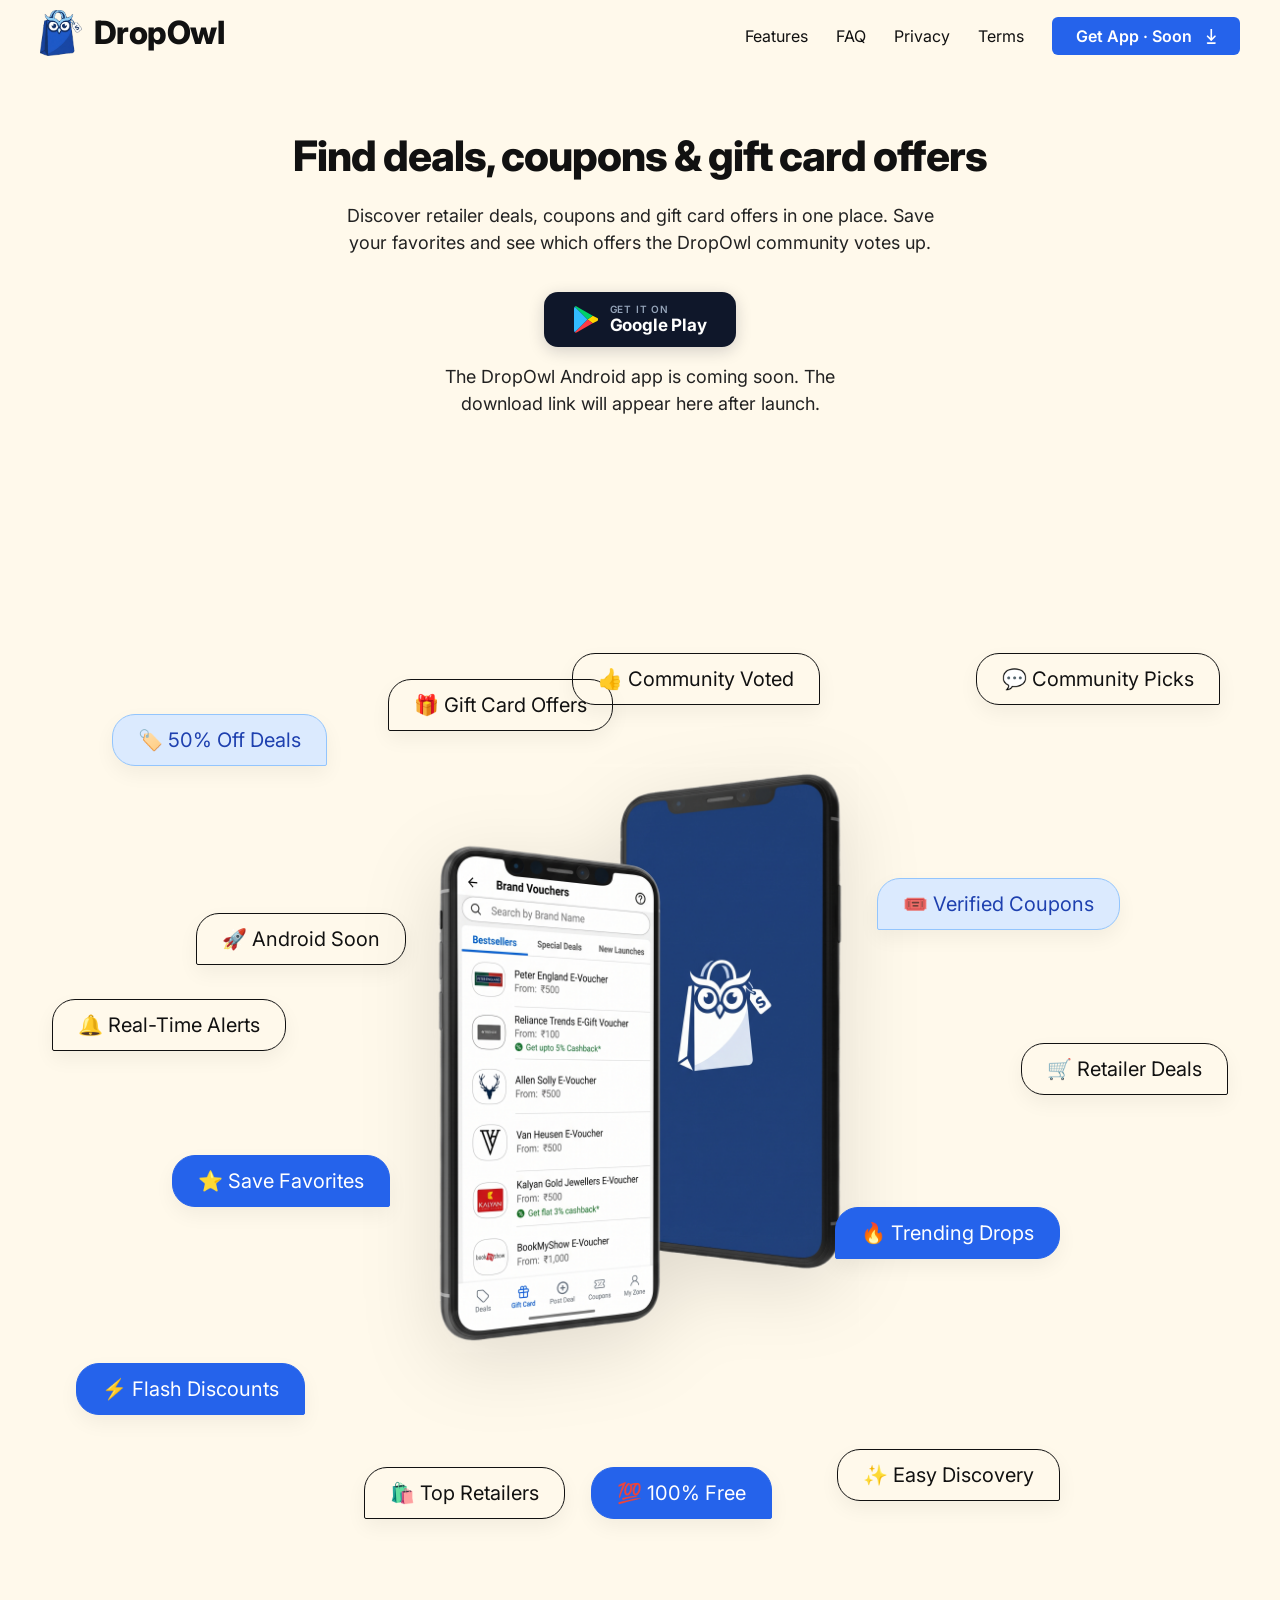
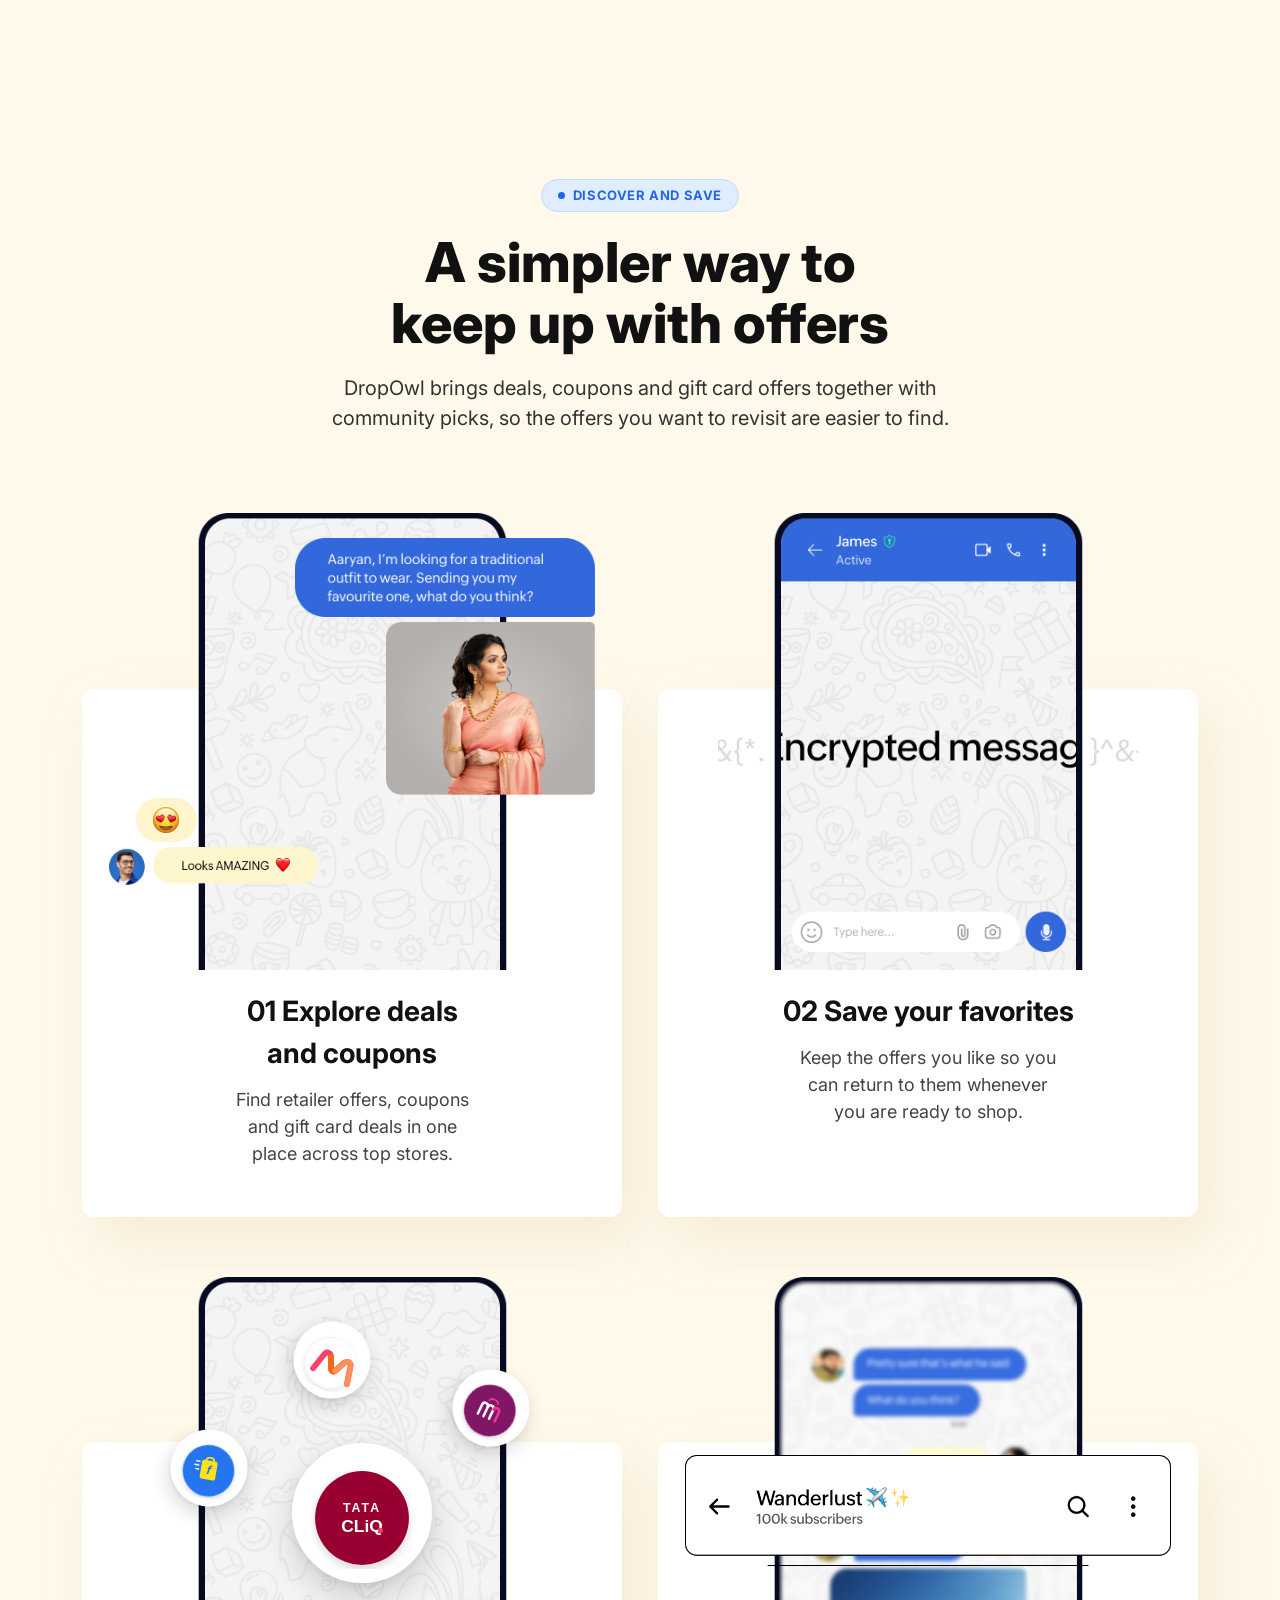
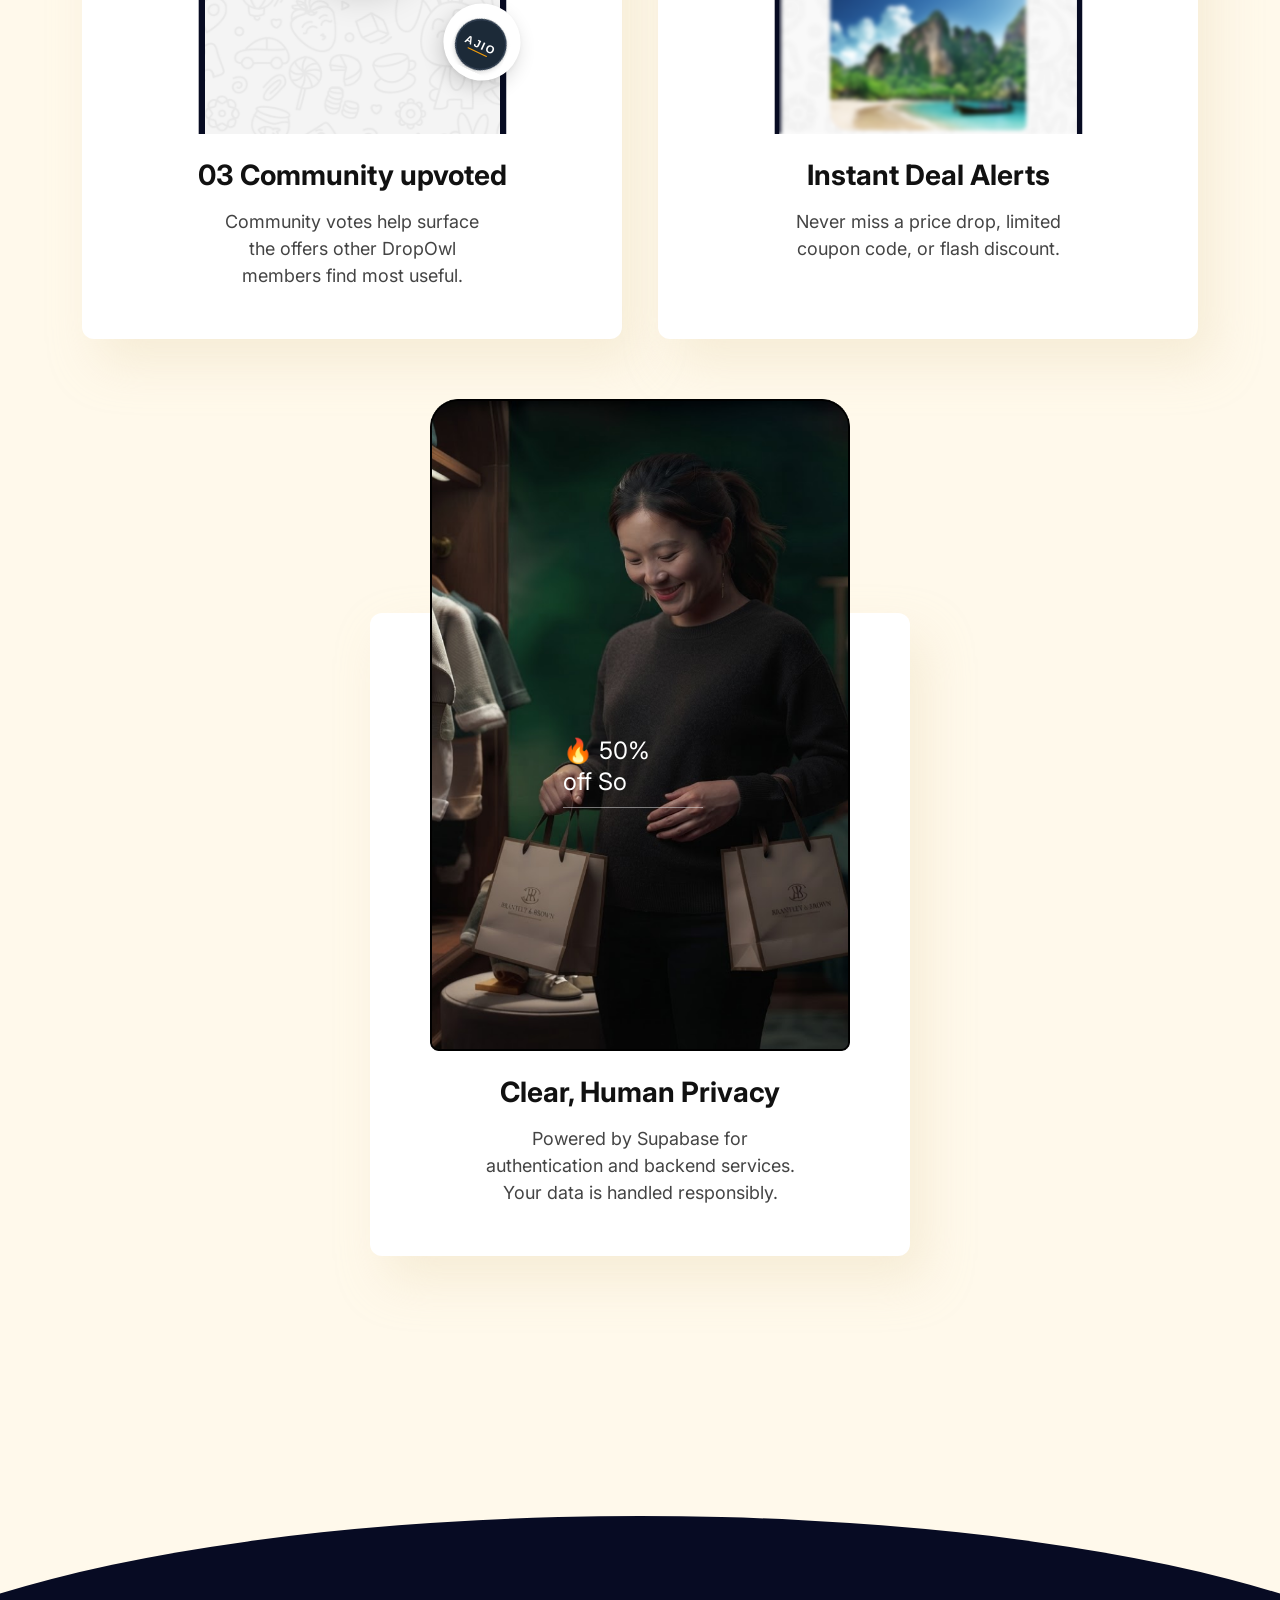
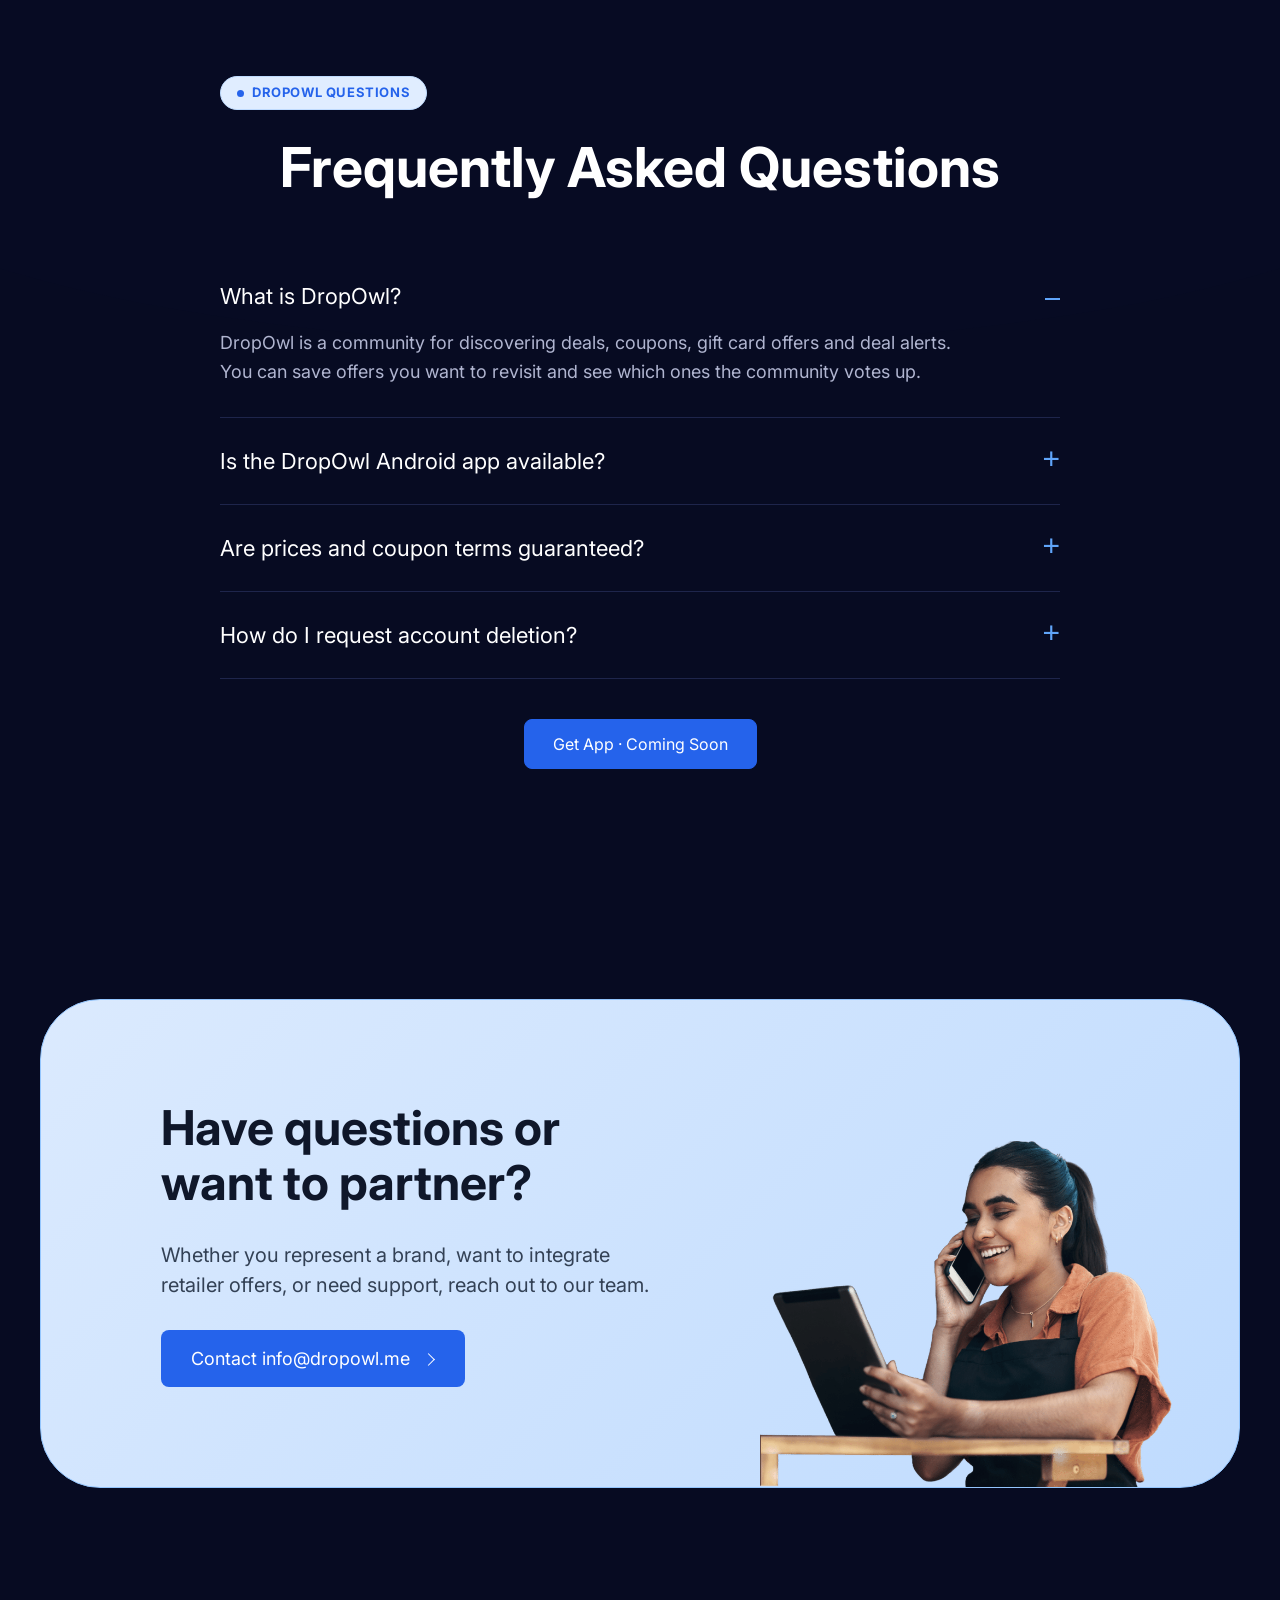
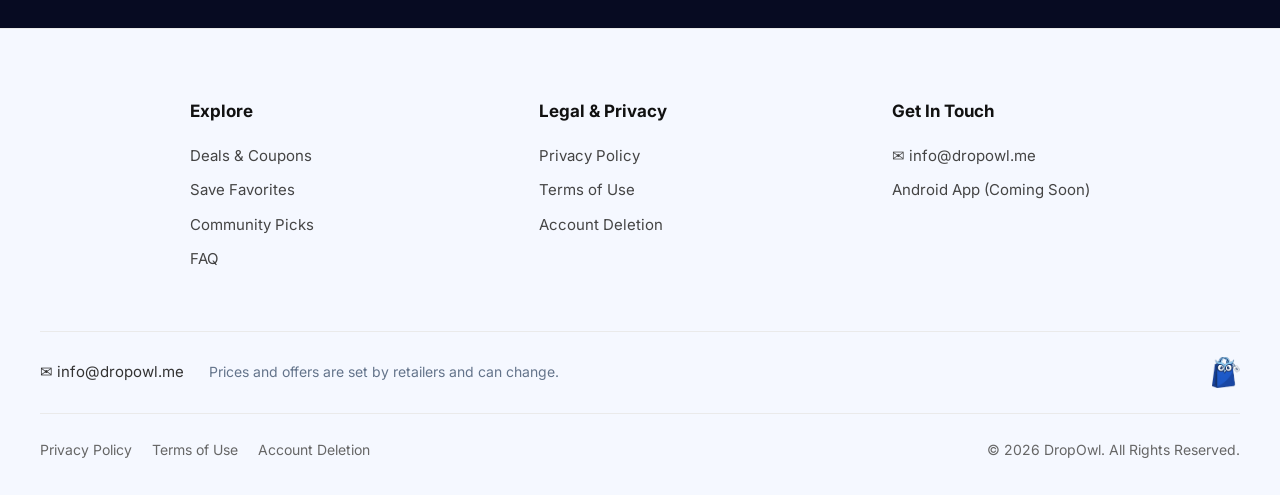
==== index.html @ 7feb26c9 "Restore and space mobile feature chips" ====
<!DOCTYPE html>
<html lang="en">
<head>
    <meta charset="utf-8">
    <meta name="viewport" content="width=device-width, initial-scale=1.0, maximum-scale=5.0">
    <title>Deals, Coupons &amp; Gift Card Offers | DropOwl</title>
    <meta name="description" content="Discover deals, coupons and gift card offers with DropOwl. Save favorites and see which offers the community votes up. Android app coming soon.">
    <link rel="icon" href="assets/brand-logo-icon.png" type="image/png">
    
    <!-- Open Graph Metadata -->
    <meta property="og:type" content="website">
    <meta property="og:site_name" content="DropOwl">
    <meta property="og:title" content="Deals, Coupons &amp; Gift Card Offers | DropOwl">
    <meta property="og:description" content="Discover deals, coupons and gift card offers with DropOwl. Save favorites and see which offers the community votes up. Android app coming soon.">
    <meta property="og:image" content="assets/brand-logo-icon.png">
    <meta property="og:url" content="https://dropowl.me/">
    <meta name="twitter:card" content="summary">

    <!-- Fonts -->
    <link rel="preconnect" href="https://fonts.googleapis.com">
    <link rel="preconnect" href="https://fonts.gstatic.com" crossorigin>
    <link href="https://fonts.googleapis.com/css2?family=Caveat:wght@600;700&family=Inter:wght@400;500;600;700;800;900&display=swap" rel="stylesheet">
    
    <!-- Stylesheet -->
    <link rel="stylesheet" href="css/style.css">
</head>
<body class="zw-page-6946 i18n-en">

    <!-- Top Navigation Header -->
    <header>
        <div class="zw-product-header">
            <div class="content-wrap zw-flex">
                <div class="product-title">
                    <a href="index.html" aria-label="DropOwl Home" class="brand-link">
                        <img class="product-icon brand-logo-icon" alt="DropOwl Logo" src="assets/brand-logo-icon.png">
                        <span class="brand-title-text">DropOwl</span>
                    </a>
                </div>

                <div class="product-nav-links desktop-view">
                    <ul class="arattai-menu menu nav zw-flex">
                        <li class="leaf zmenu-features">
                            <a href="#features">Features</a>
                        </li>
                        <li class="leaf zmenu-faq">
                            <a href="#faq">FAQ</a>
                        </li>
                        <li class="leaf zmenu-privacy">
                            <a href="privacy.html">Privacy</a>
                        </li>
                        <li class="leaf zmenu-terms">
                            <a href="terms.html">Terms</a>
                        </li>
                        <li class="leaf zmenu-download zwc-menu-btn">
                            <a href="#download">Get App · Soon</a>
                        </li>
                    </ul>
                </div>

                <div class="header-mobile-right mobile-view">
                    <a class="zwc-menu-btn zmenu-download-small" href="#download">Get App</a>
                </div>
            </div>
        </div>

        <!-- Mobile Drawer Navigation -->
        <div class="mobile-drawer" id="mobileDrawer">
            <div class="drawer-content">
                <ul class="mobile-nav-links">
                    <li><a href="#features" class="mobile-nav-item">Features</a></li>
                    <li><a href="#faq" class="mobile-nav-item">FAQ</a></li>
                    <li><a href="privacy.html" class="mobile-nav-item">Privacy Policy</a></li>
                    <li><a href="terms.html" class="mobile-nav-item">Terms of Use</a></li>
                    <li><a href="delete-account.html" class="mobile-nav-item">Account Deletion</a></li>
                </ul>
                <div class="mobile-cta-group">
                    <a class="zwc-download-cta zwc-blackfill-cta" href="#download">Get App · Soon</a>
                </div>
            </div>
        </div>
    </header>

    <main class="zwc-template-inner">
        <div class="zwc-pagewrapper">

            <!-- 1. Hero / Banner Section -->
            <section class="zwc-banner-sectionwrap" id="download">
                <div class="content-wrap bottom-animated middle-animated animated">
                    <div class="zwc-banner-iwrap">
                        <div class="zwc-banner-contentwrap">
                            <h1>Find deals, coupons &amp; gift card offers</h1>
                            <p>Discover retailer deals, coupons and gift card offers in one place. Save your favorites and see which offers the DropOwl community votes up.</p>
                            
                            <div class="zwc-hero-cta-center" style="display: flex; justify-content: center; align-items: center; margin: 28px auto 16px;">
                                <a class="play-badge-pill" href="#download" role="button" aria-label="Get it on Google Play">
                                    <svg class="play-symbol" viewBox="0 0 32 36" aria-hidden="true">
                                        <path d="M18 18 25 13l6 3c2 1.33 2 2.67 0 4l-6 3-7-5Z" fill="#FFD400"/>
                                        <path d="m1 35 17-17 7 5L4 35c-1.33.67-2.33.67-3 0Z" fill="#FF3A44"/>
                                        <path d="M1 1c.67-.67 1.67-.67 3 0l21 12-7 5L1 1Z" fill="#00D26A"/>
                                        <path d="M1 1 18 18 1 35c-.67-.67-1-1.67-1-3V4c0-1.33.33-2.33 1-3Z" fill="#32BBFF"/>
                                    </svg>
                                    <span class="play-badge-copy">
                                        <span class="play-badge-sub">GET IT ON</span>
                                        <strong class="play-badge-main">Google Play</strong>
                                    </span>
                                </a>
                            </div>

                            <p class="landing-download-note">The DropOwl Android app is coming soon. The download link will appear here after launch.</p>
                        </div>
                    </div>
                </div>
            </section>

            <!-- 2. Dual Phones & Feature Badges Section -->
            <section class="zwc-lang-sectionwrap sectionactive" id="features" aria-label="Features and Community Picks">
                <div class="content-wrap bottom-animated animated">
                    <div class="zwc-lang-imgwrap">
                        <div class="zwc-langimg-iwrap">
                            <img src="assets/main-image.png" class="zwc-lang-dual-img" alt="DropOwl Mobile App & Live Deals">
                        </div>

                        <!-- 14 Feature Chips in Soft Blue Theme -->
                        <div class="feature-chip-list" aria-label="DropOwl features">
                            <span class="zwc-lang-text zwc-tamil zwc-lang-yellow-bg">🏷️ 50% Off Deals</span>
                            <span class="zwc-lang-text zwc-english zwc-lang-yellow-bg">🎟️ Verified Coupons</span>
                            <span class="zwc-lang-text zwc-punjabi">🎁 Gift Card Offers</span>
                            <span class="zwc-lang-text zwc-hindi">👍 Community Voted</span>
                            <span class="zwc-lang-text zwc-oriya">🔔 Real-Time Alerts</span>
                            <span class="zwc-lang-text zwc-arabic zwc-lang-blue-bg">⭐ Save Favorites</span>
                            <span class="zwc-lang-text zwc-telugu">🛒 Retailer Deals</span>
                            <span class="zwc-lang-text zwc-hindi1 zwc-lang-blue-bg">🔥 Trending Drops</span>
                            <span class="zwc-lang-text zwc-gujarati zwc-lang-blue-bg">⚡ Flash Discounts</span>
                            <span class="zwc-lang-text zwc-malayalam">🛍️ Top Retailers</span>
                            <span class="zwc-lang-text zwc-hindi2">✨ Easy Discovery</span>
                            <span class="zwc-lang-text zwc-turkish">💬 Community Picks</span>
                            <span class="zwc-lang-text zwc-japanese">🚀 Android Soon</span>
                            <span class="zwc-lang-text zwc-russian zwc-lang-blue-bg">💯 100% Free</span>
                        </div>
                    </div>
                </div>
            </section>

            <!-- 3. Features & Community Picks Section -->
            <section class="zwc-grid-sectionwrap middle-animated" id="features-detail">
                <div class="content-wrap">
                    <div class="zwc-grid-content-wrap">
                        <div class="eyebrow"><span class="eyebrow-dot" aria-hidden="true"></span>Discover and save</div>
                        <h2 aria-label="A simpler way to keep up with offers">A simpler way to keep up with offers</h2>
                        <p aria-label="DropOwl brings deals, coupons and gift card offers together with community picks, so the offers you want to revisit are easier to find.">DropOwl brings deals, coupons and gift card offers together with community picks, so the offers you want to revisit are easier to find.</p>
                    </div>
                </div>

                <div class="zwc-grid-iwrap">
                    <div class="content-wrap zwc-flex zwc-grid-row1 zwc-why-main">
                        
                        <!-- Card 1: Explore -->
                        <div class="zwc-communicate-wrap zwc-grid-box">
                            <div class="zwc-features-img" aria-hidden="true">
                                <img src="assets/mobile-bg.png" class="zwc-mobile-bg" width="320" height="348" alt="DropOwl Explore Deals">
                                <div class="zwc-chat-com">
                                    <img src="assets/communicate-bubble1.png" width="300" height="78" class="zwc-com-bubble1 zwc-com-bubble zwc-slideup-chat anim-active" alt="Deal offer">
                                    <img src="assets/chat-image.png" width="209" height="173" class="zwc-com-bubble2 zwc-com-bubble zwc-slideup-chat zwc-delay1 anim-active" alt="Deal savings">
                                    <img src="assets/communicate-bubble2.png" width="121" height="14" class="zwc-com-bubble3 zwc-com-bubble zwc-slideup-chat zwc-delay2 anim-active" alt="Coupon code">
                                    <img src="assets/communincate-bubble3.png" width="61" height="43" class="zwc-com-bubble4 zwc-com-bubble zwc-slideup-chat zwc-delay3 anim-active" alt="Gift card">
                                    <img src="assets/communicate-bubble4.png" width="209" height="37" class="zwc-com-bubble5 zwc-com-bubble zwc-slideup-chat zwc-delay4 anim-active" alt="Instant discount">
                                </div>
                            </div>
                            <div class="zwc-features-content">
                                <h3 aria-label="Explore deals and coupons">01 Explore deals and coupons</h3>
                                <p>Find retailer offers, coupons and gift card deals in one place across top stores.</p>
                            </div>
                        </div>

                        <!-- Card 2: Save favorites -->
                        <div class="zwc-share-wrap zwc-grid-box">
                            <div class="zwc-features-img" aria-hidden="true">
                                <img src="assets/end-to-end.png" width="320" height="348" alt="DropOwl Save Favorites" class="zwc-mobile-bg">
                            </div>
                            <div class="zwc-features-content">
                                <h3 aria-label="Save your favorites">02 Save your favorites</h3>
                                <p>Keep the offers you like so you can return to them whenever you are ready to shop.</p>
                            </div>
                        </div>

                        <!-- Card 3: Community votes (Retailer Partners) -->
                        <div class="zwc-emote-wrap zwc-grid-box">
                            <div class="zwc-features-img" aria-hidden="true">
                                <img src="assets/mobile-bg.png" class="zwc-mobile-bg" width="320" height="348" alt="DropOwl Community Stores">
                                <div class="zwc-emoji-wrap">
                                    <div class="zwc-emojilist zwc-brand-badge zwc-emoji1" title="Flipkart">
                                        <img src="assets/brand-flipkart.svg" alt="Flipkart">
                                    </div>
                                    <div class="zwc-emojilist zwc-brand-badge zwc-emoji2" title="Myntra">
                                        <img src="assets/brand-myntra.svg" alt="Myntra">
                                    </div>
                                    <div class="zwc-emojilist zwc-brand-badge zwc-emoji3" title="Meesho">
                                        <img src="assets/brand-meesho.svg" alt="Meesho">
                                    </div>
                                    <div class="zwc-emojilist zwc-brand-badge zwc-emoji4" title="Ajio">
                                        <img src="assets/brand-ajio.svg" alt="Ajio">
                                    </div>
                                    <div class="zwc-emojilist zwc-brand-badge zwc-emoji5" title="Tata CLiQ">
                                        <img src="assets/brand-tatacliq.svg" alt="Tata CLiQ">
                                    </div>
                                </div>
                            </div>
                            <div class="zwc-features-content">
                                <h3 aria-label="See what the community votes up">03 Community upvoted</h3>
                                <p>Community votes help surface the offers other DropOwl members find most useful.</p>
                            </div>
                        </div>

                        <!-- Card 4: Real-Time Alerts -->
                        <div class="zwc-organise-wrap zwc-grid-box">
                            <div class="zwc-features-img" aria-hidden="true">
                                <img src="assets/organise-bg.png" class="zwc-mobile-bg" width="320" height="348" alt="DropOwl Real-Time Alerts">
                                <img src="assets/organinse-bubble.png" class="zwc-organise-bubble zwc-scalein-chat" alt="Deal Alert">
                            </div>
                            <div class="zwc-features-content">
                                <h3 aria-label="Instant Deal Alerts">Instant Deal Alerts</h3>
                                <p>Never miss a price drop, limited coupon code, or flash discount.</p>
                            </div>
                        </div>

                        <!-- Card 5: Clear, Human Privacy -->
                        <div class="zwc-share-wrap zwc-grid-box" id="security">
                            <div class="zwc-features-img" aria-hidden="true">
                                <img src="assets/share-bg.png" width="320" height="348" alt="DropOwl Clear Human Privacy" class="zwc-mobile-bg">
                                <span id="zwc-share-text"></span>
                            </div>
                            <div class="zwc-features-content">
                                <h3 aria-label="Secure &amp; Private">Clear, Human Privacy</h3>
                                <p>Powered by Supabase for authentication and backend services. Your data is handled responsibly.</p>
                            </div>
                        </div>

                    </div>
                </div>
            </section>

            <!-- 4. Frequently Asked Questions (FAQ) Section -->
            <section class="zwc-faq-wrap" id="faq">
                <div class="content-wrap">
                    <div class="zwc-faq-iwrap">
                        <div class="eyebrow" style="margin: 0 auto 16px;"><span class="eyebrow-dot" aria-hidden="true"></span>DropOwl questions</div>
                        <h2>Frequently Asked Questions</h2>
                        <ul class="zwc-accordian">
                            <li class="zwc-accordian-lists active">
                                <h3>
                                    <button type="button" aria-expanded="true">What is DropOwl?</button>
                                </h3>
                                <p>DropOwl is a community for discovering deals, coupons, gift card offers and deal alerts. You can save offers you want to revisit and see which ones the community votes up.</p>
                            </li>
                            <li class="zwc-accordian-lists">
                                <h3>
                                    <button type="button" aria-expanded="false">Is the DropOwl Android app available?</button>
                                </h3>
                                <p>Not yet. The Android app is coming soon. The Google Play link on this page will be updated after launch.</p>
                            </li>
                            <li class="zwc-accordian-lists">
                                <h3>
                                    <button type="button" aria-expanded="false">Are prices and coupon terms guaranteed?</button>
                                </h3>
                                <p>No. Retailers control prices, stock, coupon terms and gift card availability, and offers can change. Check the retailer's current terms before you buy.</p>
                            </li>
                            <li class="zwc-accordian-lists">
                                <h3>
                                    <button type="button" aria-expanded="false">How do I request account deletion?</button>
                                </h3>
                                <p>You can request deletion of your account and personal data anytime. Simply email info@dropowl.me with your username, or see our <a href="delete-account.html" style="color: #2563eb; text-decoration: underline;">account deletion page</a> for full details.</p>
                            </li>
                        </ul>
                        <div class="learn-btn">
                            <a href="#download">Get App · Coming Soon</a>
                        </div>
                    </div>
                </div>
            </section>

            <!-- 5. Community & Partnerships Section -->
            <section class="zwc-footer-sectionwrap zwc-business-section" id="business">
                <div class="content-wrap">
                    <div class="zwc-footer-iwrap zwc-flex">
                        <div class="zwc-footer-content">
                            <h2 aria-label="Partner with DropOwl">Have questions or want to partner?</h2>
                            <p>Whether you represent a brand, want to integrate retailer offers, or need support, reach out to our team.</p>
                            <a class="zwc-bf-cta zwc-chevron-btn" href="mailto:info@dropowl.me">Contact info@dropowl.me</a>
                        </div>
                        <div class="zwc-business-img">
                            <img src="assets/zwc-arattai-business.png" alt="DropOwl Partner" class="logo-img" width="420" height="346">
                        </div>
                    </div>
                </div>
            </section>

        </div>
    </main>

    <!-- 6. Footer -->
    <footer class="zwf-new-footer">
        <div class="content-wrap">
            <div class="footer-links-grid">
                <div class="footer-col">
                    <h4>Explore</h4>
                    <ul>
                        <li><a href="#features">Deals & Coupons</a></li>
                        <li><a href="#features">Save Favorites</a></li>
                        <li><a href="#features">Community Picks</a></li>
                        <li><a href="#faq">FAQ</a></li>
                    </ul>
                </div>

                <div class="footer-col">
                    <h4>Legal & Privacy</h4>
                    <ul>
                        <li><a href="privacy.html">Privacy Policy</a></li>
                        <li><a href="terms.html">Terms of Use</a></li>
                        <li><a href="delete-account.html">Account Deletion</a></li>
                    </ul>
                </div>

                <div class="footer-col">
                    <h4>Get In Touch</h4>
                    <ul>
                        <li><a href="mailto:info@dropowl.me">✉ info@dropowl.me</a></li>
                        <li><a href="#download">Android App (Coming Soon)</a></li>
                    </ul>
                </div>
            </div>

            <div class="footer-bottom-row">
                <div class="footer-contacts">
                    <a href="mailto:info@dropowl.me">✉ info@dropowl.me</a>
                    <span style="color: #64748b; font-size: 14px;">Prices and offers are set by retailers and can change.</span>
                </div>
                <div class="footer-social-icons">
                    <img src="assets/brand-logo-icon.png" width="28" height="31" alt="DropOwl">
                </div>
            </div>

            <div class="footer-legal">
                <div class="legal-links">
                    <a href="privacy.html">Privacy Policy</a>
                    <a href="terms.html">Terms of Use</a>
                    <a href="delete-account.html">Account Deletion</a>
                </div>
                <p class="copyright">&copy; 2026 DropOwl. All Rights Reserved.</p>
            </div>
        </div>
    </footer>

    <!-- Interactive Script -->
    <script src="js/script.js"></script>
</body>
</html>
---- css/style.css ----
/* ==========================================================================
   ShopOwl / Arattai Clone - Pixel-to-Pixel Style System
   Extracted & Calibrated from https://www.arattai.in/
   ========================================================================== */

:root {
    --lang-br-right: 23px 23px 2px 23px;
    --lang-br-left: 23px 23px 23px 2px;
    --brand-soft-blue: #dbeafe;
    --brand-soft-blue-hover: #bfdbfe;
    --brand-blue: #2563eb;
    --brand-dark-navy: #070b22;
    --bg-page: #fff9eb;
    --border-color: #d9d4c9;
    
    --zf-secondary-extrabold: 'Inter', -apple-system, BlinkMacSystemFont, 'Segoe UI', Roboto, sans-serif;
    --zf-secondary-bold: 'Inter', -apple-system, BlinkMacSystemFont, 'Segoe UI', Roboto, sans-serif;
    --zf-secondary-semibold: 'Inter', -apple-system, BlinkMacSystemFont, 'Segoe UI', Roboto, sans-serif;
    --zf-secondary-medium: 'Inter', -apple-system, BlinkMacSystemFont, 'Segoe UI', Roboto, sans-serif;
    --zf-primary-regular: 'Inter', -apple-system, BlinkMacSystemFont, 'Segoe UI', Roboto, sans-serif;
    --zf-primary-medium: 'Inter', -apple-system, BlinkMacSystemFont, 'Segoe UI', Roboto, sans-serif;
    --zf-splfont-cursive-one-regular: 'Caveat', cursive, sans-serif;
}

* {
    box-sizing: border-box;
    margin: 0;
    padding: 0;
    text-wrap: balance;
}

html {
    scroll-behavior: smooth;
    -webkit-font-smoothing: antialiased;
    -moz-osx-font-smoothing: grayscale;
}

body {
    background-color: var(--bg-page);
    color: #111;
    font-family: var(--zf-primary-regular);
    font-size: 16px;
    line-height: 1.5;
    overflow-x: hidden;
    width: 100%;
}

a {
    color: inherit;
    text-decoration: none;
}

ul {
    list-style: none;
}

img {
    max-width: 100%;
    height: auto;
    display: block;
}

.zw-flex, .zwc-flex {
    display: flex;
}

.zwc-pagewrapper {
    background-color: var(--bg-page);
}

.content-wrap {
    max-width: 1440px;
    margin: 0 auto;
    padding: 0 40px;
    width: 100%;
}

/* ==========================================================================
   Header & Navigation
   ========================================================================== */
header {
    background-color: var(--bg-page);
    position: sticky;
    top: 0;
    z-index: 1000;
}

.zw-product-header {
    background: var(--bg-page);
    transition: all 0.3s ease;
}

.zw-product-header .content-wrap {
    display: flex;
    justify-content: space-between;
    align-items: center;
    min-height: 68px;
    padding: 10px 40px;
    max-width: 1600px;
    margin: 0 auto;
    transition: border-bottom 0.25s ease;
}

.zw-product-header .content-wrap.active {
    border-bottom: 1px solid var(--border-color);
}

.brand-link {
    display: inline-flex;
    align-items: center;
    gap: 12px;
    text-decoration: none;
}

.brand-logo-icon {
    height: 46px;
    width: auto;
    max-width: 52px;
    border-radius: 0;
    object-fit: contain;
    display: block;
    box-shadow: none;
    background: transparent;
}

.brand-title-text {
    font-size: 32px;
    font-family: var(--zf-secondary-extrabold);
    font-weight: 800;
    color: #111;
    letter-spacing: -0.5px;
    line-height: 1;
}

.product-nav-links .arattai-menu {
    display: flex;
    align-items: center;
    gap: 28px;
    list-style: none;
    margin: 0;
    padding: 0;
}

.arattai-menu a {
    font-family: var(--zf-primary-medium);
    font-size: 16px;
    color: #111;
    text-decoration: none;
}

.arattai-menu li.zmenu-download a {
    background-color: #2563eb;
    color: #ffffff;
    padding: 8px 48px 8px 24px;
    border-radius: 6px;
    display: inline-block;
    cursor: pointer;
    position: relative;
    font-weight: 600;
    line-height: 1.4;
    transition: background-color 0.2s ease;
}

.arattai-menu li.zmenu-download a:hover {
    background-color: #1d4ed8;
}

.arattai-menu li.zmenu-download a:after {
    content: "";
    position: absolute;
    width: 13px;
    height: 18px;
    background-image: url('../assets/download-icon.svg');
    background-repeat: no-repeat;
    background-position: center;
    right: 22px;
    top: 50%;
    transform: translateY(-50%) scale(0.9);
}

.arattai-menu li.zmenu-login a {
    background-color: #000000;
    color: #ffffff;
    padding: 8px 44px 8px 26px;
    border-radius: 6px;
    display: inline-block;
    cursor: pointer;
    position: relative;
    font-weight: 600;
    line-height: 1.4;
}

.arattai-menu li.zmenu-login a:after {
    content: "";
    position: absolute;
    border-right: 1.5px solid #fff;
    border-bottom: 1.5px solid #fff;
    width: 7px;
    height: 7px;
    transform: rotate(-45deg);
    right: 24px;
    top: 50%;
    margin-top: -3.5px;
}

/* Desktop & Mobile visibility defaults */
.desktop-view {
    display: block !important;
}

.mobile-view {
    display: none !important;
}

.mobile-drawer {
    display: none !important;
    position: fixed;
    top: 68px;
    left: 0;
    width: 100%;
    height: calc(100vh - 68px);
    background: var(--bg-page);
    z-index: 999;
    padding: 30px;
    overflow-y: auto;
}

.mobile-drawer.open {
    display: block !important;
}

/* ==========================================================================
   1. Hero Banner Section
   ========================================================================== */
section.zwc-banner-sectionwrap {
    padding-top: 60px;
    padding-bottom: 50px;
    background-color: var(--bg-page);
    position: relative;
    text-align: center;
}

.zwc-banner-sectionwrap .content-wrap {
    max-width: 1440px;
    margin: 0 auto;
    padding: 0 40px;
}

.zwc-banner-iwrap {
    display: flex;
    justify-content: center;
    align-items: center;
    text-align: center;
    width: 100%;
}

.zwc-banner-contentwrap {
    max-width: 860px;
    width: 100%;
    text-align: center;
    padding: 0;
    margin: 0 auto;
}

.zwc-banner-sectionwrap h1 {
    font-size: 64px;
    font-family: var(--zf-secondary-extrabold);
    font-weight: 800;
    line-height: 1.15;
    margin-bottom: 22px;
    color: #111;
    letter-spacing: -1px;
    text-align: center;
}

.zwc-banner-sectionwrap p {
    font-size: 22px;
    font-family: var(--zf-secondary-medium);
    line-height: 1.5;
    margin: 0 auto 36px;
    max-width: 640px;
    color: #222;
    text-align: center;
}

.zwc-cta-wrap {
    display: inline-flex;
    gap: 16px;
    list-style: none;
    padding: 0;
    margin: 0 auto;
    align-items: center;
    justify-content: center;
}

.zwc-cta-wrap li {
    display: flex;
}

.zwc-download-cta {
    background-color: #2563eb;
    color: #ffffff;
    font-size: 18px;
    font-family: var(--zf-secondary-semibold);
    width: 195px;
    height: 56px;
    display: inline-flex;
    align-items: center;
    justify-content: center;
    padding: 0 38px 0 20px;
    border-radius: 8px;
    cursor: pointer;
    position: relative;
    text-decoration: none;
    font-weight: 700;
    white-space: nowrap;
    box-sizing: border-box;
    transition: transform 0.2s ease, box-shadow 0.2s ease, background-color 0.2s ease;
}

.zwc-download-cta:hover {
    background-color: #1d4ed8;
    transform: translateY(-2px);
    box-shadow: 0 6px 18px rgba(37, 99, 235, 0.25);
}

.zwc-download-cta:after {
    content: "";
    position: absolute;
    width: 14px;
    height: 18px;
    background-image: url('../assets/download-icon.svg');
    background-repeat: no-repeat;
    background-position: center;
    right: 22px;
    top: 50%;
    transform: translateY(-50%);
}

a.zwc-download-cta.zwc-login-cta {
    background-color: #000;
    color: #fff;
    width: 195px;
    height: 56px;
    padding: 0 38px 0 20px;
    display: inline-flex;
    align-items: center;
    justify-content: center;
    box-sizing: border-box;
}

a.zwc-download-cta.zwc-login-cta:after {
    content: "";
    position: absolute;
    background-image: none;
    border-right: 2px solid #fff;
    border-bottom: 2px solid #fff;
    width: 8px;
    height: 8px;
    transform: rotate(-45deg);
    right: 25px;
    top: 50%;
    margin-top: -4px;
}

.zwc-banner-qr {
    display: flex;
    margin-top: 48px;
    justify-content: center;
    align-items: center;
    position: relative;
    gap: 24px;
}

.zwc-banner-qr img {
    max-width: 104px;
    box-shadow: 0 16px 36px rgba(240, 225, 191, 0.8);
    border: 1px solid #111;
    padding: 2px;
    border-radius: 8px;
    background: #fff;
}

.zwc-banner-sectionwrap .zwc-belfont {
    font-size: 26px;
    max-width: 160px;
    display: block;
    letter-spacing: 0.2px;
    text-align: left;
    line-height: 0.9;
    position: relative;
    top: 5px;
    font-family: var(--zf-splfont-cursive-one-regular);
    color: #111;
}

.zwc-arrow-top {
    position: relative;
    left: 0;
    bottom: 0;
    background: url('../assets/arrow-scan.svg') no-repeat center;
    background-size: contain;
    width: 40px;
    height: 55px;
    transform: scale(-1, 1) rotate(-45deg);
    pointer-events: none;
}

.zwc-banner-image {
    width: 55%;
    max-width: 820px;
    margin-top: 2%;
    border-radius: 40px;
    position: relative;
}

.zwc-banner-image-iwrap {
    position: relative;
    border-radius: 50px;
    z-index: 1;
    background: #fff9dc;
}

.zwc-banner-image-iwrap img {
    border-radius: 40px;
    display: block;
    width: 100%;
}

.zwc-banner-subimg {
    position: absolute;
    max-width: 460px;
    left: -8%;
    bottom: 5%;
    z-index: 2;
    min-width: 460px;
}

.zwc-banner-chat-widget {
    background-size: 585px auto;
    background-repeat: no-repeat;
    display: block;
    margin-left: auto;
    margin-bottom: 15px;
}

.bnr-sprite-part1 .zwc-banner-chat-widget1 {
    width: 173px;
    height: 46px;
    background-image: url('../assets/banner-chat-sprite1.svg');
    background-position: -311px 0;
}

.bnr-sprite-part1 .zwc-banner-chat-widget2 {
    width: 310px;
    height: 261px;
    background-image: url('../assets/banner-chat-sprite1.svg');
    background-position: 0 0;
    margin-bottom: 8px;
}

.bnr-sprite-part1 .zwc-banner-chat-widget3 {
    width: 145px;
    height: 14px;
    background-image: url('../assets/banner-chat-sprite1.svg');
    background-position: -125px -223px;
    margin-right: 30px;
    display: none;
}

.bnr-sprite-part1 .zwc-banner-chat-widget4 {
    width: 278px;
    height: 70px;
    background-image: url('../assets/banner-chat-sprite1.svg');
    background-position: -309px -48px;
}

.bnr-sprite-part1 .zwc-banner-chat-widget5 {
    width: 280px;
    height: 95px;
    background-image: url('../assets/banner-chat-sprite1.svg');
    background-position: -310px -120px;
    margin-right: 40px;
}

.zwc-path-connector {
    position: absolute;
    bottom: -880px;
    right: 9%;
    z-index: 1;
    pointer-events: none;
}

.connnector-1 {
    clip-path: polygon(0 0, 0 0, 0 100%, 0 100%);
}

.zwc-path-connector.active .connnector-1 {
    clip-path: polygon(0 0, 100% 0, 100% 100%, 0 100%);
    transition: 0.3s all;
}

.connnector-2 {
    stroke-dasharray: 700;
    stroke-dashoffset: 700;
}

.zwc-path-connector.active .connnector-2 {
    animation: 1.2s drawpath 0.3s forwards;
}

@keyframes drawpath {
    from { stroke-dashoffset: 700; }
    to { stroke-dashoffset: 0; }
}

/* ==========================================================================
   2. Multilingual Greetings & Dual Phones Section
   ========================================================================== */
.zwc-lang-sectionwrap {
    padding: 80px 0;
    position: relative;
    z-index: 1;
    background-color: transparent;
}

.zwc-lang-imgwrap {
    text-align: center;
    padding: 40px 0 60px;
    margin: 20px 0 60px;
    position: relative;
    z-index: 1;
}

.zwc-langimg-iwrap {
    display: inline-flex;
    justify-content: center;
    position: relative;
    z-index: 2;
}

.zwc-lang-dual-img {
    max-width: 440px;
    height: auto;
    display: block;
    margin: 0 auto;
    filter: drop-shadow(0 20px 40px rgba(0, 0, 0, 0.12));
    transition: transform 0.8s cubic-bezier(0.25, 1, 0.5, 1);
    transform: translateY(20px);
}

.sectionactive .zwc-lang-dual-img {
    transform: translateY(0);
}

@media only screen and (min-width: 768px) and (max-width: 1199px) {
    .zwc-lang-dual-img {
        max-width: 380px !important;
    }
}

.zwc-langimg-iwrap .img1 {
    max-width: 230px;
    transform: translate(50px, 0);
    z-index: 1;
    position: relative;
    transition: transform 0.8s cubic-bezier(0.25, 1, 0.5, 1);
    filter: drop-shadow(0 15px 35px rgba(0, 0, 0, 0.1));
}

.sectionactive .zwc-langimg-iwrap .img1 {
    transform: translate(50px, 70px);
}

.zwc-langimg-iwrap .img2 {
    max-width: 230px;
    transform: translate(0, 70px);
    transition: transform 0.8s cubic-bezier(0.25, 1, 0.5, 1);
    filter: drop-shadow(0 15px 35px rgba(0, 0, 0, 0.08));
}

.sectionactive .zwc-langimg-iwrap .img2 {
    transform: translate(0, 0);
}

.zwc-lang-text {
    position: absolute;
    padding: 10px 25px;
    border: 1px solid #111;
    font-size: 20px;
    font-family: var(--zf-secondary-medium);
    opacity: 0;
    background-color: transparent;
    color: #111;
    box-shadow: 0 8px 20px rgba(0, 0, 0, 0.05);
    transition: 0.6s all 0.4s cubic-bezier(0.65, 0.05, 0.36, 1);
    z-index: 3;
}

.sectionactive .zwc-lang-text {
    opacity: 1;
}

.zwc-lang-yellow-bg {
    border-color: #93c5fd;
    background-color: #dbeafe;
    color: #1e40af;
}

.zwc-lang-blue-bg {
    border-color: #2563eb;
    background-color: #2563eb;
    color: #fff;
}

.zwc-tamil { left: 20%; top: 20%; border-radius: var(--lang-br-right); }
.sectionactive .zwc-tamil { left: 6%; top: 7%; }

.zwc-english { right: 20%; top: 26%; border-radius: var(--lang-br-left); }
.sectionactive .zwc-english { right: 10%; top: 26%; }

.zwc-punjabi { top: 8%; left: 37%; border-radius: var(--lang-br-left); }
.sectionactive .zwc-punjabi { top: 3%; left: 29%; }

.zwc-hindi { right: 35%; top: 10%; border-radius: var(--lang-br-right); }
.sectionactive .zwc-hindi { right: 35%; top: 0; }

.zwc-oriya { left: 20%; top: 40%; border-radius: var(--lang-br-left); }
.sectionactive .zwc-oriya { left: 1%; top: 40%; }

.zwc-arabic { left: 19%; top: 58%; border-radius: var(--lang-br-right); }
.sectionactive .zwc-arabic { left: 11%; top: 58%; }

.zwc-telugu { right: 20%; top: 45%; border-radius: var(--lang-br-right); }
.sectionactive .zwc-telugu { right: 1%; top: 45%; }

.zwc-hindi1 { right: 20%; bottom: 25%; border-radius: var(--lang-br-left); }
.sectionactive .zwc-hindi1 { right: 15%; bottom: 30%; }

.zwc-gujarati { left: 20%; bottom: 12%; border-radius: var(--lang-br-right); }
.sectionactive .zwc-gujarati { left: 3%; bottom: 12%; }

.zwc-malayalam { left: 27%; bottom: -10%; border-radius: var(--lang-br-left); }
.sectionactive .zwc-malayalam { bottom: 0; left: 27%; }

.zwc-hindi2 { right: 25%; bottom: -10%; border-radius: var(--lang-br-right); }
.sectionactive .zwc-hindi2 { bottom: 2%; right: 15%; }

.zwc-turkish { top: 60px; right: 120px; border-radius: var(--lang-br-right); }
.sectionactive .zwc-turkish { top: 0; right: 20px; }

.zwc-japanese { top: 45%; left: 24%; border-radius: var(--lang-br-left); }
.sectionactive .zwc-japanese { top: 30%; left: 13%; }

.zwc-russian { border-radius: var(--lang-br-right); bottom: 7%; right: 39%; }
.sectionactive .zwc-russian { bottom: 0; right: 39%; }

/* ==========================================================================
   3. "Why Arattai? / Why ShopOwl?" 5 Cards Grid
   ========================================================================== */
section.zwc-grid-sectionwrap {
    padding: 60px 0 100px;
    background-color: var(--bg-page);
}

.zwc-grid-content-wrap {
    max-width: 750px;
    margin: 0 auto;
    text-align: center;
}

.zwc-grid-content-wrap h2 {
    font-size: 68px;
    font-family: var(--zf-secondary-extrabold);
    font-weight: 800;
    line-height: 1.1;
    margin-bottom: 20px;
    color: #111;
}

.zwc-grid-content-wrap p {
    font-size: 22px;
    font-family: var(--zf-secondary-medium);
    line-height: 1.5;
    color: #333;
}

.zwc-grid-iwrap .zwc-why-main.zwc-flex {
    --card-col-wid: 30%;
    display: flex;
    justify-content: center;
    flex-wrap: wrap;
    margin-top: 80px;
    max-width: 1400px;
    margin-left: auto;
    margin-right: auto;
}

.zwc-why-main .zwc-grid-box {
    flex: 0 0 var(--card-col-wid);
    max-width: var(--card-col-wid);
    margin: 0 18px 60px;
    width: auto;
    text-align: center;
    position: relative;
}

.zwc-grid-box:before {
    content: "";
    position: absolute;
    z-index: 0;
    width: 100%;
    height: 75%;
    background-color: #fff;
    bottom: 0;
    left: 0;
    border-radius: 12px;
    box-shadow: 15px 24px 48px #F2E7CDB3;
}

.zwc-features-img {
    position: relative;
    z-index: 1;
}

.zwc-mobile-bg {
    max-width: 420px;
    width: 100%;
    height: auto;
    margin: 0 auto;
    display: block;
    filter: blur(0);
    transition: 0.8s opacity ease;
}

.zwc-features-img img {
    margin-bottom: -10px;
}

.zwc-features-content {
    position: relative;
    z-index: 1;
    max-width: 358px;
    margin: 30px auto;
    padding: 0 10px;
}

.zwc-features-content h3 {
    font-family: var(--zf-secondary-bold);
    font-size: 28px;
    font-weight: 700;
    margin-bottom: 12px;
    color: #111;
}

.zwc-features-content p {
    font-size: 18px;
    margin-bottom: 50px;
    color: #444;
    line-height: 1.5;
}

/* Card 1: Communicate Bubbles */
.zwc-chat-com {
    position: absolute;
    left: 0;
    top: 0;
    width: 100%;
}

.zwc-com-bubble {
    position: relative;
    z-index: 1;
    display: block;
}

.zwc-com-bubble1 {
    margin-left: auto;
    margin-top: 25px;
    right: 5%;
    max-width: 300px;
    width: 73%;
}

.zwc-com-bubble2 {
    margin-left: auto;
    margin-top: 15px;
    right: 5%;
    max-width: 209px;
    width: 52%;
}

.zwc-com-bubble3 { display: none !important; }

.zwc-com-bubble4 {
    max-width: 61px;
    width: 17%;
    margin-right: auto;
    margin-top: 13px;
    left: 10%;
}

.zwc-com-bubble5 {
    margin-right: auto;
    margin-top: 15px;
    max-width: 209px;
    width: 52%;
    left: 5%;
}

/* Card 3: Brand Logos Revolving Animation (Flipkart, Myntra, Meesho, Ajio, Tata CLiQ) */
.zwc-emoji-wrap {
    position: absolute;
    top: 20%;
    left: calc(50% - 150px);
    width: 300px;
    height: 300px;
    text-align: center;
}

.zwc-emojilist {
    position: absolute;
    transition: 1s all cubic-bezier(0.34, 1.56, 0.64, 1);
    width: 140px;
    height: 140px;
    transform: scale(0.48);
}

.zwc-brand-badge {
    background-color: #ffffff;
    border-radius: 50%;
    box-shadow: 0 14px 34px rgba(0, 0, 0, 0.16), 0 3px 8px rgba(0, 0, 0, 0.06);
    border: 3px solid #ffffff;
    padding: 16px;
    box-sizing: border-box;
    display: flex;
    align-items: center;
    justify-content: center;
}

.zwc-brand-badge img {
    width: 100%;
    height: 100%;
    object-fit: contain;
    display: block;
}

.zwc-emoji1 {
    top: 25%;
    left: 27%;
    transform: scale(1) rotate(0deg);
    z-index: 3;
}

.zwc-emoji2 {
    top: 10%;
    left: -21%;
    transform: scale(0.48) rotate(-15deg);
    z-index: 1;
}

.zwc-emoji3 {
    top: -26%;
    left: 20%;
    transform: scale(0.48) rotate(15deg);
    z-index: 1;
}

.zwc-emoji4 {
    top: -10%;
    left: 73%;
    transform: scale(0.48) rotate(20deg);
    z-index: 1;
}

.zwc-emoji5 {
    top: 68%;
    left: 70%;
    transform: scale(0.48) rotate(-10deg);
    z-index: 1;
}

/* Card 4: Reach bubble */
.zwc-organise-bubble {
    position: absolute;
    left: 5%;
    top: 39%;
    width: 90%;
    display: block;
}

.zwc-scalein-chat {
    opacity: 0;
    transform: scale(0.8);
    transition: 0.5s transform ease-in, 0.5s opacity ease;
}

.middle-animated .zwc-scalein-chat {
    opacity: 1;
    transform: scale(1);
}

/* Card 5: Share typewriter */
#zwc-share-text {
    max-width: 140px;
    display: block;
    position: absolute;
    top: calc(55% - 23px);
    color: #fff;
    left: calc(50% - 77px);
    font-size: 24px;
    font-family: var(--zf-secondary-bold);
    text-align: left;
    line-height: 1.3;
    border-bottom: 1px solid rgba(226, 226, 227, 0.5);
    padding-bottom: 10px;
    min-height: 60px;
}

.middle-animated #zwc-share-text::before {
    display: inline-block;
    vertical-align: bottom;
    width: 0;
    height: 1.2em;
    border-right: 2px solid #fff;
    margin-right: 5px;
}

/* Slide-up animations */
.zwc-slideup-chat {
    opacity: 0;
    transform: translateY(30px);
    transition-duration: 0.7s;
    transition-timing-function: cubic-bezier(0.21, 0.74, 0.28, 1.07);
    display: block;
}

.middle-animated .zwc-slideup-chat,
.anim-active.zwc-slideup-chat {
    opacity: 1;
    transform: translateY(0);
}

.zwc-delay1 { transition-delay: 0.4s; }
.zwc-delay2 { transition-delay: 1.0s; }
.zwc-delay3 { transition-delay: 1.6s; }
.zwc-delay4 { transition-delay: 2.2s; }
.zwc-delay5 { transition-delay: 2.8s; }

/* ==========================================================================
   4. FAQ Section
   ========================================================================== */
section.zwc-faq-wrap {
    background-color: #070b22;
    margin-top: 180px;
    color: #fff;
    position: relative;
    overflow-x: clip;
    padding-bottom: 90px;
}

.zwc-faq-wrap::before {
    content: "";
    width: 130%;
    height: 430px;
    position: absolute;
    top: -80px;
    background-color: #070b23;
    border-radius: 100%;
    left: -15%;
}

.zwc-faq-iwrap {
    position: relative;
    padding-top: 80px;
    max-width: 840px;
    margin: 0 auto;
}

.zwc-faq-wrap h2 {
    font-size: 55px;
    font-family: var(--zf-secondary-extrabold);
    text-align: center;
    margin: 0 auto 75px;
}

.zwc-accordian {
    max-width: 840px;
    margin: auto;
    list-style: none;
    padding: 0;
}

.zwc-accordian-lists {
    border-bottom: 1px solid #1e254b;
    margin-top: 30px;
    padding-bottom: 10px;
}

.zwc-accordian-lists h3 button {
    font-size: 22px;
    font-family: var(--zf-secondary-semibold);
    position: relative;
    padding: 0 35px 0 0;
    margin-bottom: 20px;
    cursor: pointer;
    background: 0;
    border: 0;
    color: #fff;
    display: block;
    width: 100%;
    text-align: left;
}

.zwc-accordian-lists h3 button::before {
    content: "+";
    position: absolute;
    right: 0;
    color: #60a5fa;
    font-size: 30px;
    font-family: var(--zf-primary-thin, sans-serif);
    top: -6px;
}

.zwc-accordian-lists.active h3 button::before {
    content: "";
    width: 15px;
    height: 2px;
    background: #60a5fa;
    top: 15px;
}

.zwc-accordian-lists p {
    font-size: 18px;
    margin: 0;
    font-family: var(--zf-secondary-medium);
    padding-right: 25px;
    padding-bottom: 20px;
    color: #b0b5d0;
    line-height: 1.6;
    display: none;
}

.zwc-accordian-lists.active p {
    display: block;
    animation: fadeIn 0.3s ease;
}

.learn-btn {
    text-align: center;
    margin-top: 40px;
}

.learn-btn a {
    background-color: #2563eb;
    color: #fff;
    font-size: 16px;
    font-family: var(--zf-secondary-semibold);
    border-radius: 8px;
    display: inline-block;
    cursor: pointer;
    padding: 12px 28px;
    border: 1px solid #2563eb;
    text-decoration: none;
    transition: background-color 0.2s ease;
}

.learn-btn a:hover {
    background-color: #1d4ed8;
}

/* ==========================================================================
   5. "Running a business?" Section
   ========================================================================== */
section.zwc-footer-sectionwrap {
    padding: 140px 0;
    background-color: #070b22;
}

.zwc-business-section .zwc-footer-iwrap {
    max-width: 1200px;
    margin: 0 auto;
    background: linear-gradient(135deg, #dbeafe 0%, #bfdbfe 100%);
    border: 1px solid #93c5fd;
    padding: 100px 0;
    border-radius: 60px;
    justify-content: space-between;
    position: relative;
    overflow: hidden;
    display: flex;
}

.zwc-business-section .zwc-footer-content {
    display: flex;
    flex-direction: column;
    justify-content: center;
    max-width: 60%;
    flex: 0 0 70%;
    gap: 30px;
    padding-left: 120px;
}

.zwc-business-section h2 {
    font-size: 48px;
    font-family: var(--zf-secondary-extrabold);
    line-height: 1.15;
    margin-bottom: 0;
    color: #0f172a;
}

.zwc-business-section p {
    font-size: 20px;
    font-family: var(--zf-primary-semibold);
    margin-bottom: 0;
    color: #334155;
}

a.zwc-bf-cta.zwc-chevron-btn {
    background-color: #2563eb;
    color: #fff;
    font-size: 18px;
    font-family: var(--zf-secondary-semibold);
    padding: 15px 55px 15px 30px;
    border-radius: 8px;
    display: inline-block;
    cursor: pointer;
    position: relative;
    margin: 0 auto 0 0;
    text-decoration: none;
    transition: background-color 0.2s ease;
}

a.zwc-bf-cta.zwc-chevron-btn:hover {
    background-color: #1d4ed8;
}

a.zwc-bf-cta.zwc-chevron-btn:after {
    content: "";
    position: absolute;
    border-right: 1.5px solid #fff;
    border-bottom: 1.5px solid #fff;
    width: 8px;
    height: 8px;
    transform: rotate(-45deg);
    right: 32px;
    top: 50%;
    margin-top: -4px;
}

.zwc-business-img {
    width: 40%;
    margin: auto;
    display: flex;
    align-items: flex-end;
    position: absolute;
    right: 0;
    bottom: 0;
}

.zwc-business-img img {
    display: block;
    max-width: 420px;
}

/* ==========================================================================
   6. Footer (White Clean Style matching PDF & Arattai)
   ========================================================================== */
footer.zwf-new-footer {
    background-color: #f5f8ff;
    color: #111111;
    padding: 70px 0 35px;
    border-top: 1px solid #eaeaea;
}

.footer-links-grid {
    display: flex;
    justify-content: space-between;
    max-width: 900px;
    margin: 0 auto 50px;
    gap: 40px;
}

.footer-col h4 {
    font-size: 17px;
    font-family: var(--zf-secondary-bold);
    margin-bottom: 18px;
    color: #111;
}

.footer-col ul {
    list-style: none;
    padding: 0;
    margin: 0;
}

.footer-col ul li {
    margin-bottom: 10px;
}

.footer-col ul li a {
    color: #444;
    font-size: 15px;
    text-decoration: none;
    transition: color 0.2s ease;
}

.footer-col ul li a:hover {
    color: #000;
    text-decoration: underline;
}

.footer-bottom-row {
    display: flex;
    justify-content: space-between;
    align-items: center;
    padding: 25px 0;
    border-top: 1px solid #eaeaea;
    border-bottom: 1px solid #eaeaea;
    margin-bottom: 25px;
}

.footer-contacts {
    display: flex;
    gap: 25px;
    font-size: 15px;
    color: #333;
}

.footer-contacts a {
    color: #333;
    text-decoration: none;
}

.footer-social-icons {
    display: flex;
    align-items: center;
    gap: 15px;
}

.footer-legal {
    display: flex;
    justify-content: space-between;
    align-items: center;
    font-size: 14px;
    color: #666;
}

.footer-legal .legal-links {
    display: flex;
    gap: 20px;
}

.footer-legal a {
    color: #666;
    text-decoration: none;
}

.footer-legal a:hover {
    text-decoration: underline;
}

/* ==========================================================================
   Responsive Breakpoints
   ========================================================================== */
@media only screen and (max-width: 1440px) {
    .zwc-banner-sectionwrap h1 { font-size: 55px; }
    .zwc-banner-sectionwrap p { font-size: 18px; }
    .zwc-grid-content-wrap h2 { font-size: 55px; }
    .zwc-grid-content-wrap p { font-size: 20px; }
    .zwc-banner-image { max-width: 650px; }
    .zwc-lang-imgwrap { margin: 70px 0 120px; padding: 110px 0 160px; }
    .zwc-path-connector { bottom: -166%; right: 4%; }
}

@media only screen and (max-width: 1280px) {
    .zwc-banner-sectionwrap h1 { font-size: 42px; }
    .zwc-banner-qr { gap: 20px; max-width: 300px; margin: 40px auto 0; }
    .zwc-banner-qr img { max-width: 100px; }
    .zwc-path-connector { bottom: -160%; }
    .zwc-why-main .zwc-grid-box { flex: 0 0 45%; max-width: 45%; }
}

@media only screen and (max-width: 991px) {
    header {
        position: fixed;
        inset: 0 0 auto;
        width: 100%;
    }
    body > header + main {
        padding-top: 68px;
    }
    body > header + main.legal-main {
        margin-top: 0;
    }
    html {
        scroll-padding-top: 76px;
    }
    .zw-product-header .content-wrap {
        min-height: 68px;
        padding: 10px 20px;
    }
    .product-title {
        min-width: 0;
    }
    .header-mobile-right {
        flex: 0 0 auto;
        align-items: center;
    }
    .desktop-view { display: none !important; }
    .mobile-view { display: flex !important; }
    .zmenu-download-small {
        display: inline-block !important;
        background-color: #2563eb !important;
        color: #ffffff !important;
        padding: 7px 18px !important;
        border-radius: 6px !important;
        font-size: 14px !important;
        font-weight: 600 !important;
        text-decoration: none !important;
        line-height: 1.4 !important;
        transition: background-color 0.2s ease;
    }
    .zmenu-download-small:hover {
        background-color: #1d4ed8 !important;
    }
    .zwc-banner-iwrap { flex-direction: column; text-align: center; }
    .zwc-banner-contentwrap {
        width: 100% !important;
        max-width: 100% !important;
        margin: 0 auto !important;
        padding: 20px 15px 0 !important;
        text-align: center !important;
    }
    .zwc-banner-sectionwrap h1 { font-size: 42px !important; margin-bottom: 18px !important; }
    .zwc-banner-sectionwrap p { font-size: 18px !important; margin-bottom: 25px !important; }
    .zwc-cta-wrap { justify-content: center !important; }
    .zwc-banner-qr { display: none !important; }
    .zwc-banner-image { display: none !important; }
    .zwc-path-connector { display: none !important; }
    .zwc-grid-content-wrap h2 { font-size: 42px !important; }
    .zwc-grid-content-wrap p { font-size: 18px !important; padding: 0 15px; }
    .zwc-why-main.zwc-flex { --card-col-wid: 100% !important; margin-top: 40px !important; }
    .zwc-why-main .zwc-grid-box { flex: 0 0 100%; max-width: 420px !important; margin: 0 auto 50px !important; width: 92% !important; }
    .zwc-faq-wrap { margin-top: 80px !important; }
    .zwc-faq-wrap h2 { font-size: 34px !important; margin: 0 auto 35px !important; }
    .zwc-faq-wrap::before { height: 180px !important; top: -40px !important; }
    .zwc-business-section .zwc-footer-iwrap {
        padding: 60px 0 0;
        gap: 30px;
        flex-direction: column;
    }
    .zwc-business-section .zwc-footer-content {
        max-width: 100%;
        flex: 0 0 100%;
        padding: 0 20px;
        text-align: center;
        align-items: center;
    }
    .zwc-business-img {
        position: relative;
        width: 100%;
        justify-content: center;
    }
}

@media only screen and (max-width: 767px) {
    .content-wrap { padding: 0 20px !important; }
    .brand-logo-icon { height: 38px !important; width: auto !important; max-width: 44px !important; box-shadow: none !important; border-radius: 0 !important; }
    .brand-title-text { font-size: 26px !important; }
    .zwc-banner-sectionwrap { padding-top: 35px !important; padding-bottom: 25px !important; }
    .zwc-banner-sectionwrap h1 { font-size: 32px !important; line-height: 1.2 !important; margin-bottom: 14px !important; }
    .zwc-banner-sectionwrap p { font-size: 15px !important; line-height: 1.5 !important; margin-bottom: 20px !important; }
    .zwc-hero-cta-center {
        margin: 20px auto 12px !important;
        width: 100% !important;
        display: flex !important;
        justify-content: center !important;
    }
    .play-badge-pill {
        padding: 11px 26px !important;
        border-radius: 12px !important;
        max-width: 250px !important;
    }
    .play-symbol {
        width: 22px !important;
        height: 25px !important;
    }
    .play-badge-sub {
        font-size: 9px !important;
    }
    .play-badge-main {
        font-size: 16px !important;
    }
    .landing-download-note {
        font-size: 13px !important;
        padding: 0 12px !important;
        margin-top: 12px !important;
    }
    .zwc-cta-wrap {
        display: flex !important;
        justify-content: center !important;
        align-items: center !important;
        gap: 12px !important;
        width: 100% !important;
        max-width: 350px !important;
        margin: 0 auto !important;
    }
    .zwc-cta-wrap li {
        flex: 1 1 0 !important;
        max-width: 160px !important;
        display: flex !important;
    }
    .zwc-download-cta,
    a.zwc-download-cta.zwc-login-cta {
        width: 100% !important;
        min-width: 0 !important;
        max-width: 160px !important;
        height: 50px !important;
        font-size: 15px !important;
        padding: 0 32px 0 14px !important;
        white-space: nowrap !important;
        text-align: center !important;
        box-sizing: border-box !important;
    }
    .zwc-download-cta:after {
        right: 14px !important;
        width: 12px !important;
        height: 15px !important;
    }
    a.zwc-download-cta.zwc-login-cta:after {
        right: 18px !important;
        width: 7px !important;
        height: 7px !important;
        margin-top: -3.5px !important;
    }
    .zwc-banner-qr { display: none !important; }
    .zwc-grid-content-wrap h2 { font-size: 34px !important; }
    .zwc-lang-imgwrap {
        display: flex;
        flex-direction: column;
        align-items: center;
        gap: 22px;
        margin: 48px 0 !important;
        padding: 36px 0 12px !important;
    }
    .zwc-langimg-iwrap {
        width: 100%;
        justify-content: center;
    }
    .zwc-lang-dual-img {
        max-width: 245px !important;
        width: 100%;
        margin: 0 auto !important;
    }
    .feature-chip-list {
        position: static;
        display: flex;
        flex-wrap: wrap;
        justify-content: center;
        align-items: center;
        gap: 10px;
        width: 100%;
        max-width: 420px;
        margin: 0 auto;
    }
    .zwc-langimg-iwrap .img1,
    .zwc-langimg-iwrap .img2 {
        max-width: 160px !important;
    }
    .sectionactive .zwc-langimg-iwrap .img1 {
        transform: translate(25px, 40px) !important;
    }
    .zwc-lang-text {
        position: relative !important;
        top: auto !important;
        right: auto !important;
        bottom: auto !important;
        left: auto !important;
        display: inline-flex;
        align-items: center;
        justify-content: center;
        max-width: 100%;
        font-size: 13px !important;
        line-height: 1.35;
        padding: 7px 11px !important;
        border-radius: 999px !important;
    }
    .sectionactive .zwc-hindi1,
    .sectionactive .zwc-hindi2,
    .sectionactive .zwc-punjabi,
    .sectionactive .zwc-japanese,
    .sectionactive .zwc-turkish,
    .sectionactive .zwc-russian {
        display: none !important;
    }
    .sectionactive .zwc-oriya { top: 15% !important; left: 2% !important; }
    .sectionactive .zwc-tamil { left: 6% !important; top: 4% !important; }
    .sectionactive .zwc-english { right: 2% !important; top: 6% !important; }
    .sectionactive .zwc-hindi { right: 26% !important; top: 0 !important; }
    .sectionactive .zwc-arabic { left: 2% !important; bottom: 8% !important; top: unset !important; }
    .sectionactive .zwc-gujarati { left: 18% !important; bottom: 0 !important; }
    .sectionactive .zwc-telugu { right: 6% !important; bottom: 0 !important; top: unset !important; }
    .sectionactive .zwc-malayalam { right: 2% !important; bottom: 14% !important; left: unset !important; }
    .feature-chip-list .zwc-lang-text {
        top: auto !important;
        right: auto !important;
        bottom: auto !important;
        left: auto !important;
    }
    .zwc-business-section h2 { font-size: 32px !important; }
    .zwc-business-section p { font-size: 16px !important; }
    .zwc-business-img img { max-width: 260px !important; }
    .footer-links-grid { flex-direction: column; gap: 30px; text-align: center; }
    .footer-bottom-row { flex-direction: column; gap: 15px; text-align: center; }
    .footer-legal { flex-direction: column; gap: 12px; text-align: center; }
    .request-steps { grid-template-columns: 1fr; }
}

/* ==========================================================================
   7. Eyebrow & Badges
   ========================================================================== */
.eyebrow {
    display: inline-flex;
    align-items: center;
    gap: 8px;
    font-size: 13px;
    font-weight: 700;
    letter-spacing: 0.6px;
    text-transform: uppercase;
    color: #2563eb;
    background: #e0edff;
    padding: 6px 16px;
    border-radius: 999px;
    margin-bottom: 20px;
    border: 1px solid #bfdbfe;
}

.eyebrow-dot {
    width: 7px;
    height: 7px;
    border-radius: 50%;
    background-color: #2563eb;
    display: inline-block;
}

.play-badge-pill {
    display: inline-flex;
    align-items: center;
    justify-content: center;
    gap: 12px;
    background: #0f172a;
    color: #ffffff;
    padding: 12px 30px;
    border-radius: 14px;
    box-shadow: 0 4px 16px rgba(15, 23, 42, 0.18);
    text-decoration: none;
    transition: transform 0.2s ease, box-shadow 0.2s ease, background 0.2s ease;
}

.play-badge-pill:hover {
    transform: translateY(-2px);
    box-shadow: 0 8px 24px rgba(15, 23, 42, 0.26);
    background: #1e293b;
}

.play-symbol {
    width: 24px;
    height: 27px;
    flex-shrink: 0;
}

.play-badge-copy {
    display: flex;
    flex-direction: column;
    text-align: left;
    line-height: 1.15;
}

.play-badge-sub {
    font-size: 10px;
    letter-spacing: 0.8px;
    text-transform: uppercase;
    color: #94a3b8;
    font-weight: 600;
}

.play-badge-main {
    font-size: 17px;
    color: #ffffff;
    font-weight: 700;
    font-family: var(--zf-secondary-bold);
    letter-spacing: -0.2px;
}

.landing-download-note {
    font-size: 14px;
    color: #64748b;
    margin-top: 14px;
    max-width: 480px;
    margin-left: auto;
    margin-right: auto;
    line-height: 1.5;
}

/* ==========================================================================
   8. Legal & Policy Pages (Privacy, Terms, Account Deletion)
   ========================================================================== */
.legal-main {
    max-width: 900px;
    margin: 40px auto 80px;
    padding: 0 30px;
}

.back-link {
    display: inline-flex;
    align-items: center;
    gap: 8px;
    color: #2563eb;
    font-weight: 600;
    font-size: 15px;
    margin-bottom: 24px;
    transition: transform 0.2s ease;
}

.back-link:hover {
    transform: translateX(-3px);
}

.legal-main h1 {
    font-size: 44px;
    font-weight: 800;
    color: #0f172a;
    letter-spacing: -1px;
    line-height: 1.15;
    margin-bottom: 12px;
}

.legal-main h1 span {
    color: #2563eb;
}

.policy-updated {
    font-size: 14px;
    color: #64748b;
    font-weight: 500;
    margin-bottom: 20px;
}

.legal-lede {
    font-size: 18px;
    line-height: 1.6;
    color: #334155;
    margin-bottom: 32px;
    padding-bottom: 24px;
    border-bottom: 1px solid #e2e8f0;
}

.policy-section {
    background: #ffffff;
    border: 1px solid #e2e8f0;
    border-radius: 16px;
    padding: 28px 32px;
    margin-bottom: 24px;
    box-shadow: 0 4px 16px rgba(37, 99, 235, 0.03);
}

.policy-section h2 {
    font-size: 22px;
    font-weight: 700;
    color: #0f172a;
    margin-bottom: 14px;
}

.policy-section p {
    font-size: 15px;
    line-height: 1.65;
    color: #475569;
    margin-bottom: 12px;
}

.policy-section p:last-child {
    margin-bottom: 0;
}

.policy-section a {
    color: #2563eb;
    text-decoration: underline;
}

.request-panel {
    background: #ffffff;
    border: 1.5px solid #bfdbfe;
    border-radius: 18px;
    padding: 36px;
    margin: 28px 0;
    box-shadow: 0 8px 24px rgba(37, 99, 235, 0.06);
}

.request-count {
    font-size: 12px;
    font-weight: 700;
    color: #2563eb;
    letter-spacing: 1px;
    margin-bottom: 10px;
}

.request-panel h2 {
    font-size: 26px;
    font-weight: 700;
    color: #0f172a;
    margin-bottom: 14px;
}

.request-panel p {
    font-size: 16px;
    line-height: 1.6;
    color: #475569;
    margin-bottom: 22px;
}

.request-button {
    display: inline-flex;
    align-items: center;
    gap: 8px;
    background: #2563eb;
    color: #ffffff;
    padding: 12px 28px;
    border-radius: 8px;
    font-weight: 600;
    font-size: 15px;
    text-decoration: none;
    transition: background 0.2s ease;
}

.request-button:hover {
    background: #1d4ed8;
}

.email-placeholder {
    display: inline-block;
    margin-left: 16px;
    font-weight: 600;
    color: #64748b;
    font-size: 14px;
}

.request-steps {
    display: grid;
    grid-template-columns: 1fr 1fr;
    gap: 20px;
    margin-bottom: 28px;
}

.request-steps article {
    background: #ffffff;
    border: 1px solid #e2e8f0;
    border-radius: 16px;
    padding: 24px;
    display: flex;
    gap: 16px;
}

.request-steps article span {
    font-size: 20px;
    font-weight: 800;
    color: #2563eb;
}

.request-steps article h3 {
    font-size: 17px;
    font-weight: 700;
    color: #0f172a;
    margin-bottom: 6px;
}

.request-steps article p {
    font-size: 14px;
    color: #64748b;
    line-height: 1.5;
}

.legal-footnote {
    font-size: 14px;
    color: #64748b;
    line-height: 1.6;
    padding: 16px 20px;
    background: #eff6ff;
    border-radius: 10px;
    border-left: 4px solid #2563eb;
}
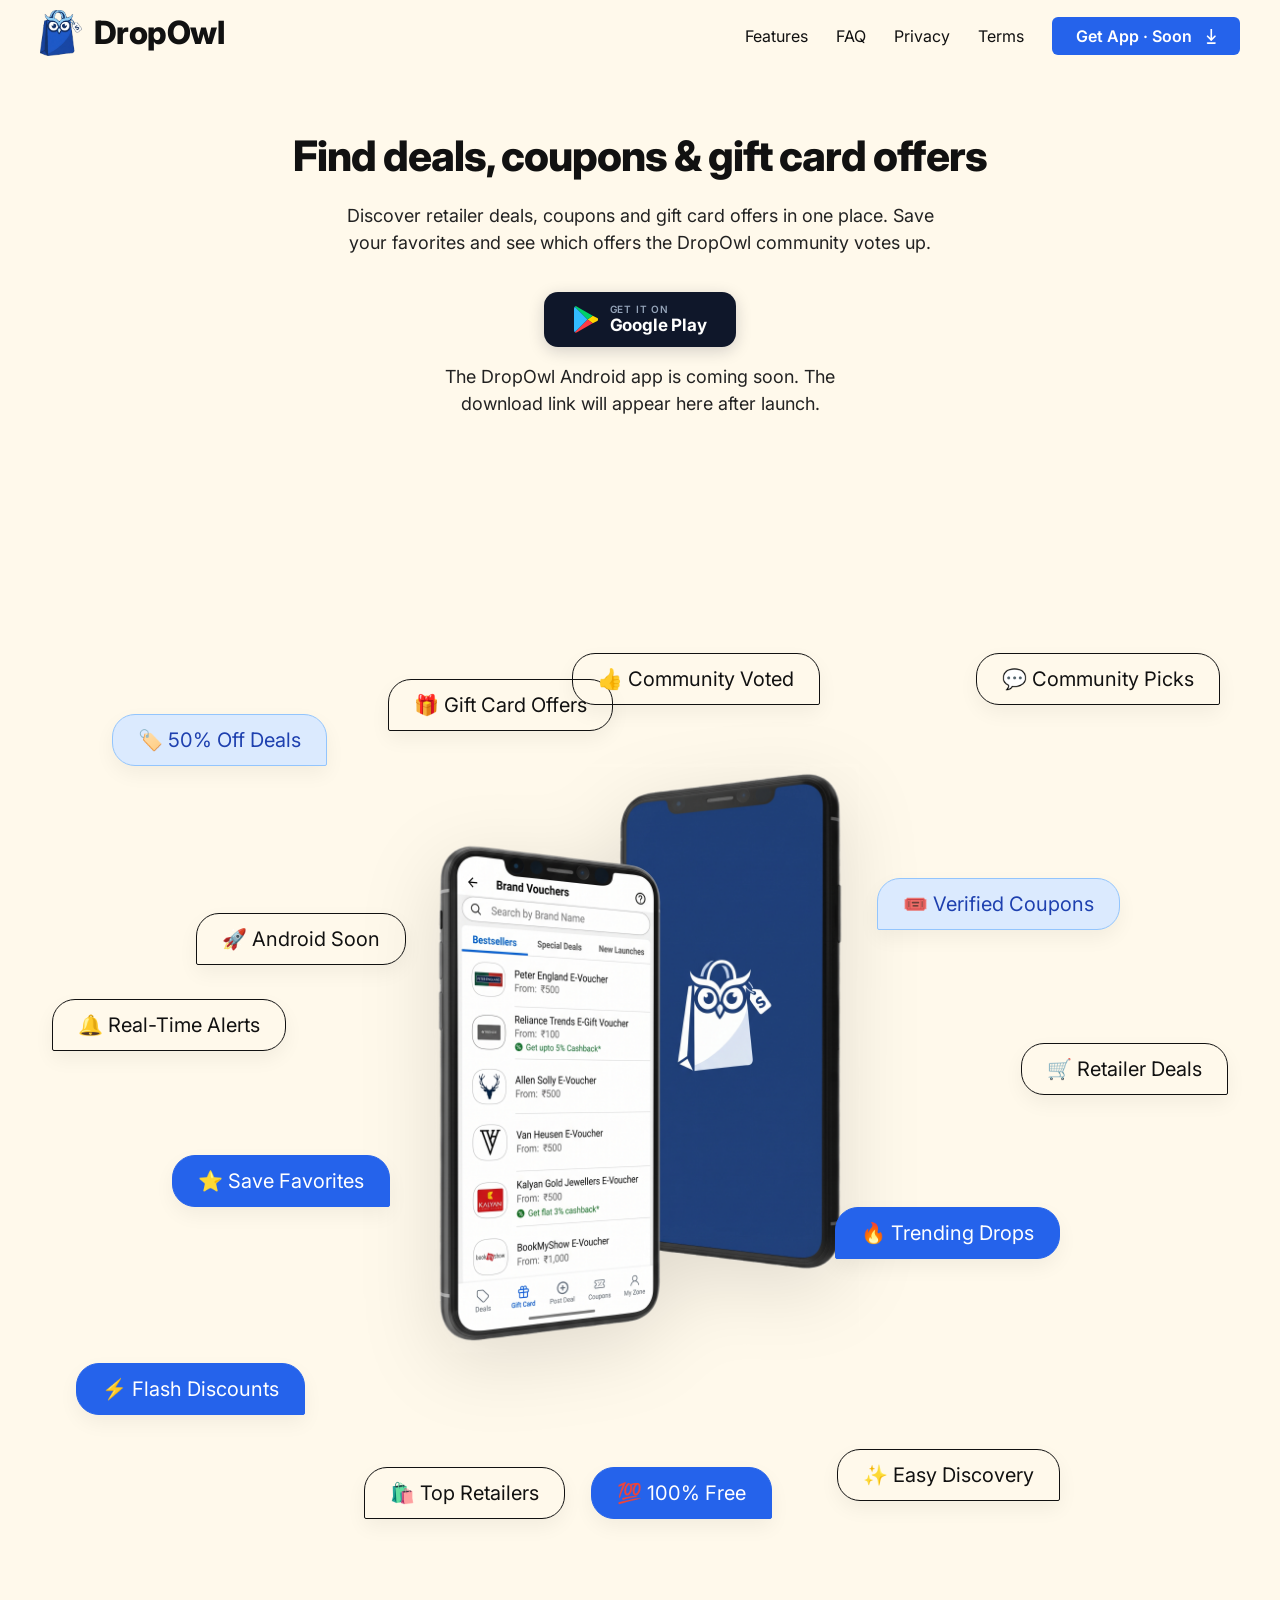
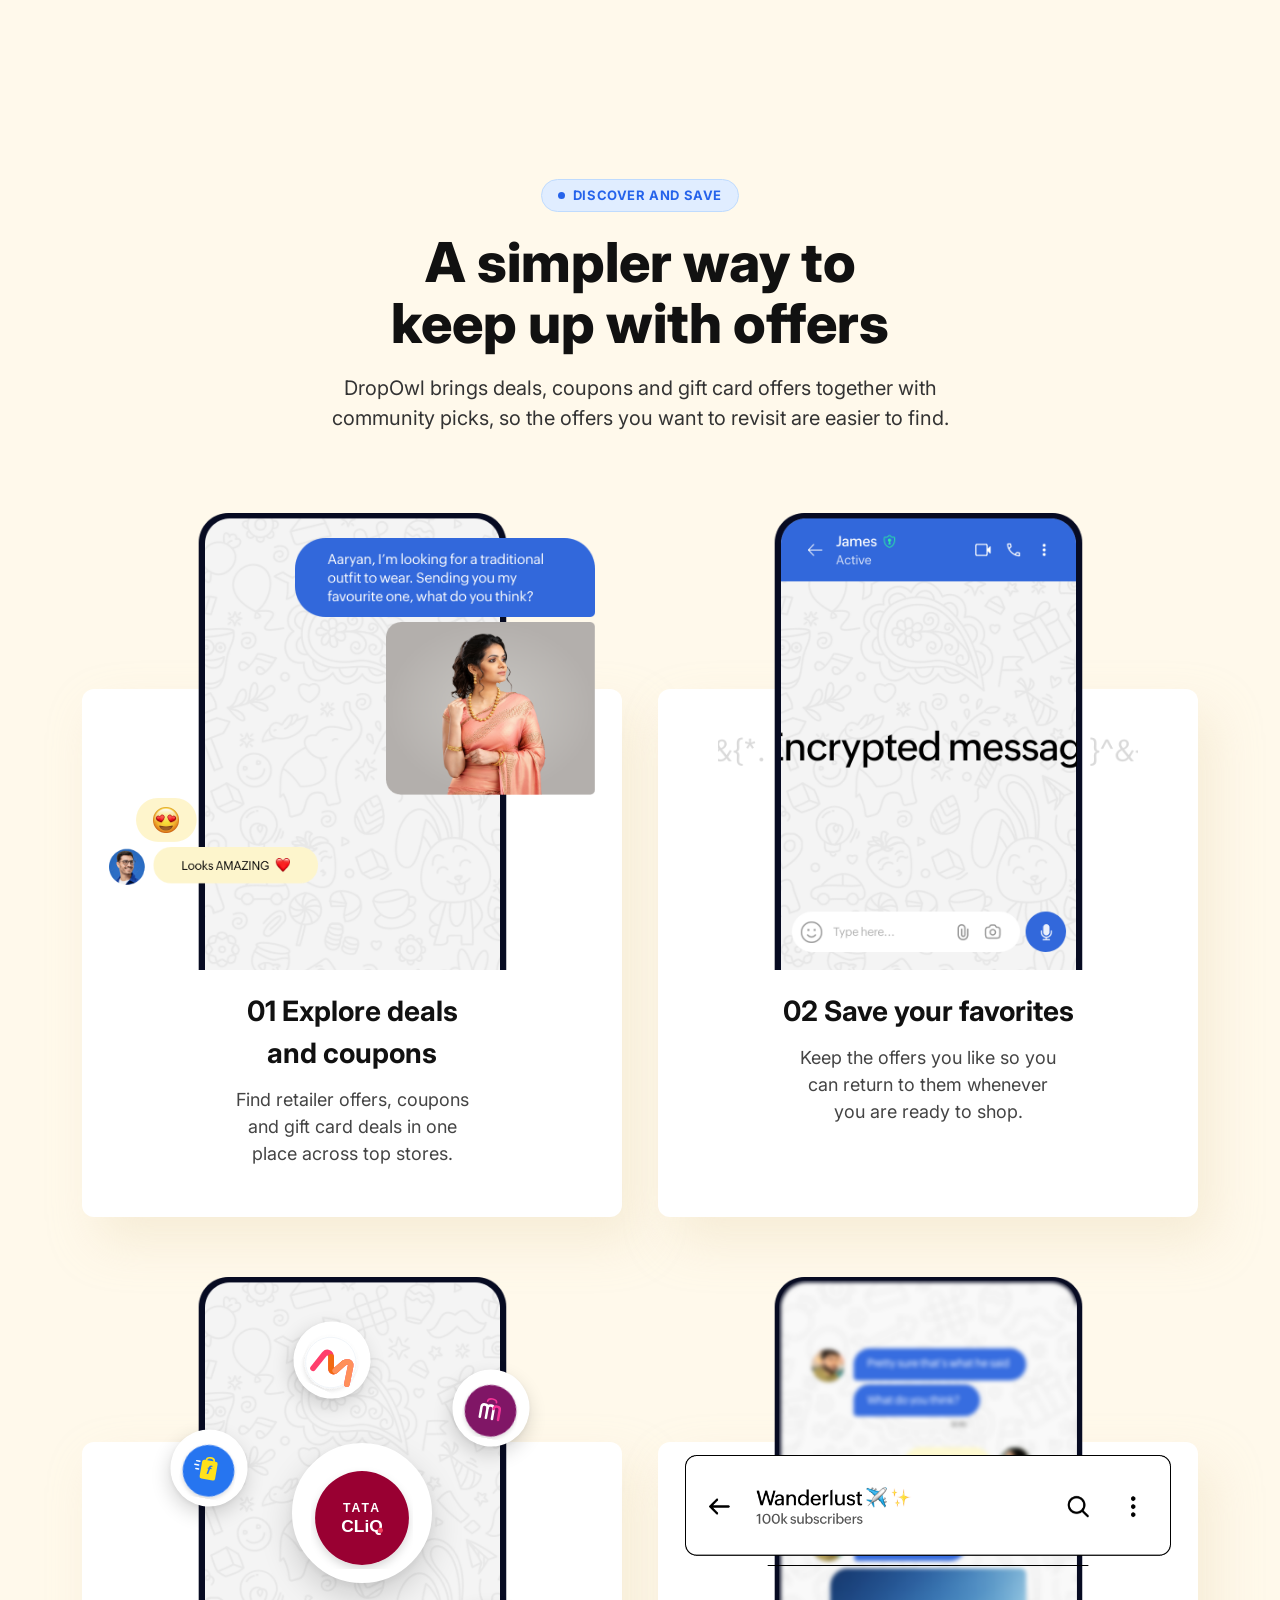
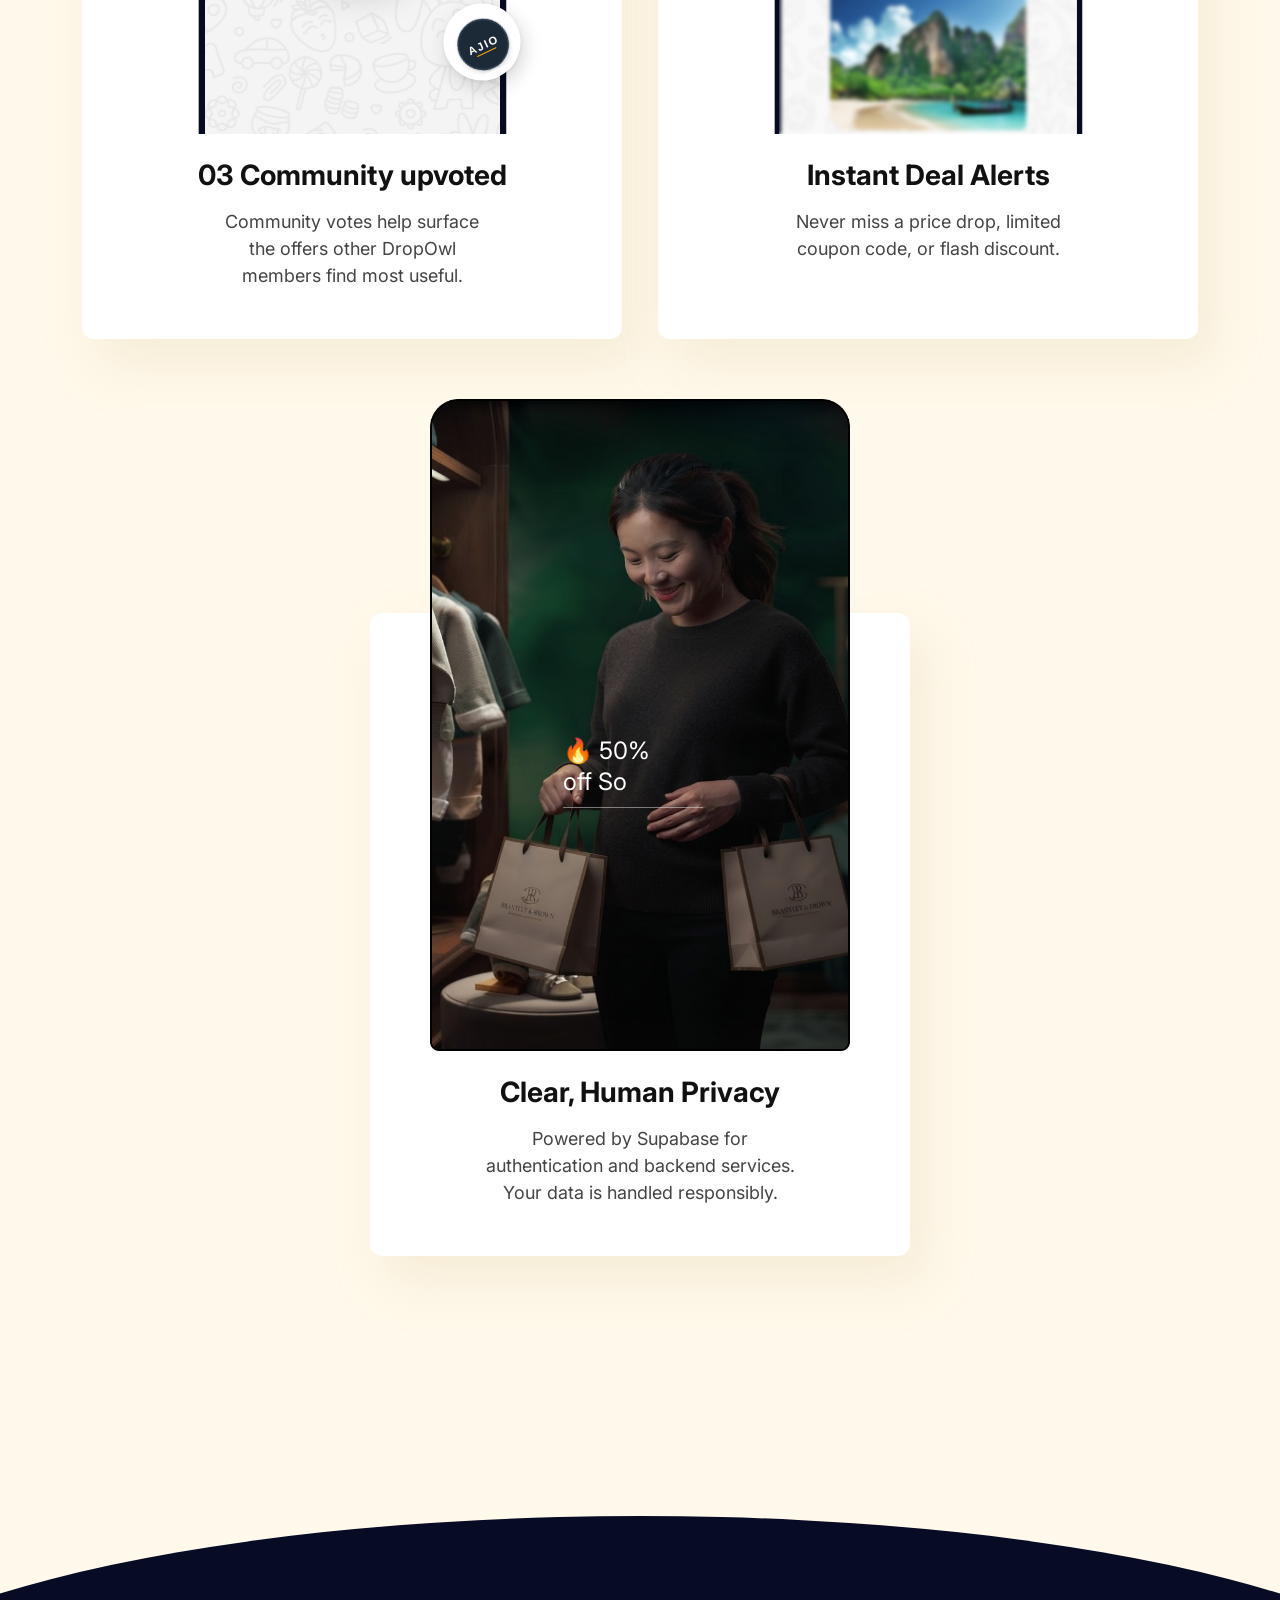
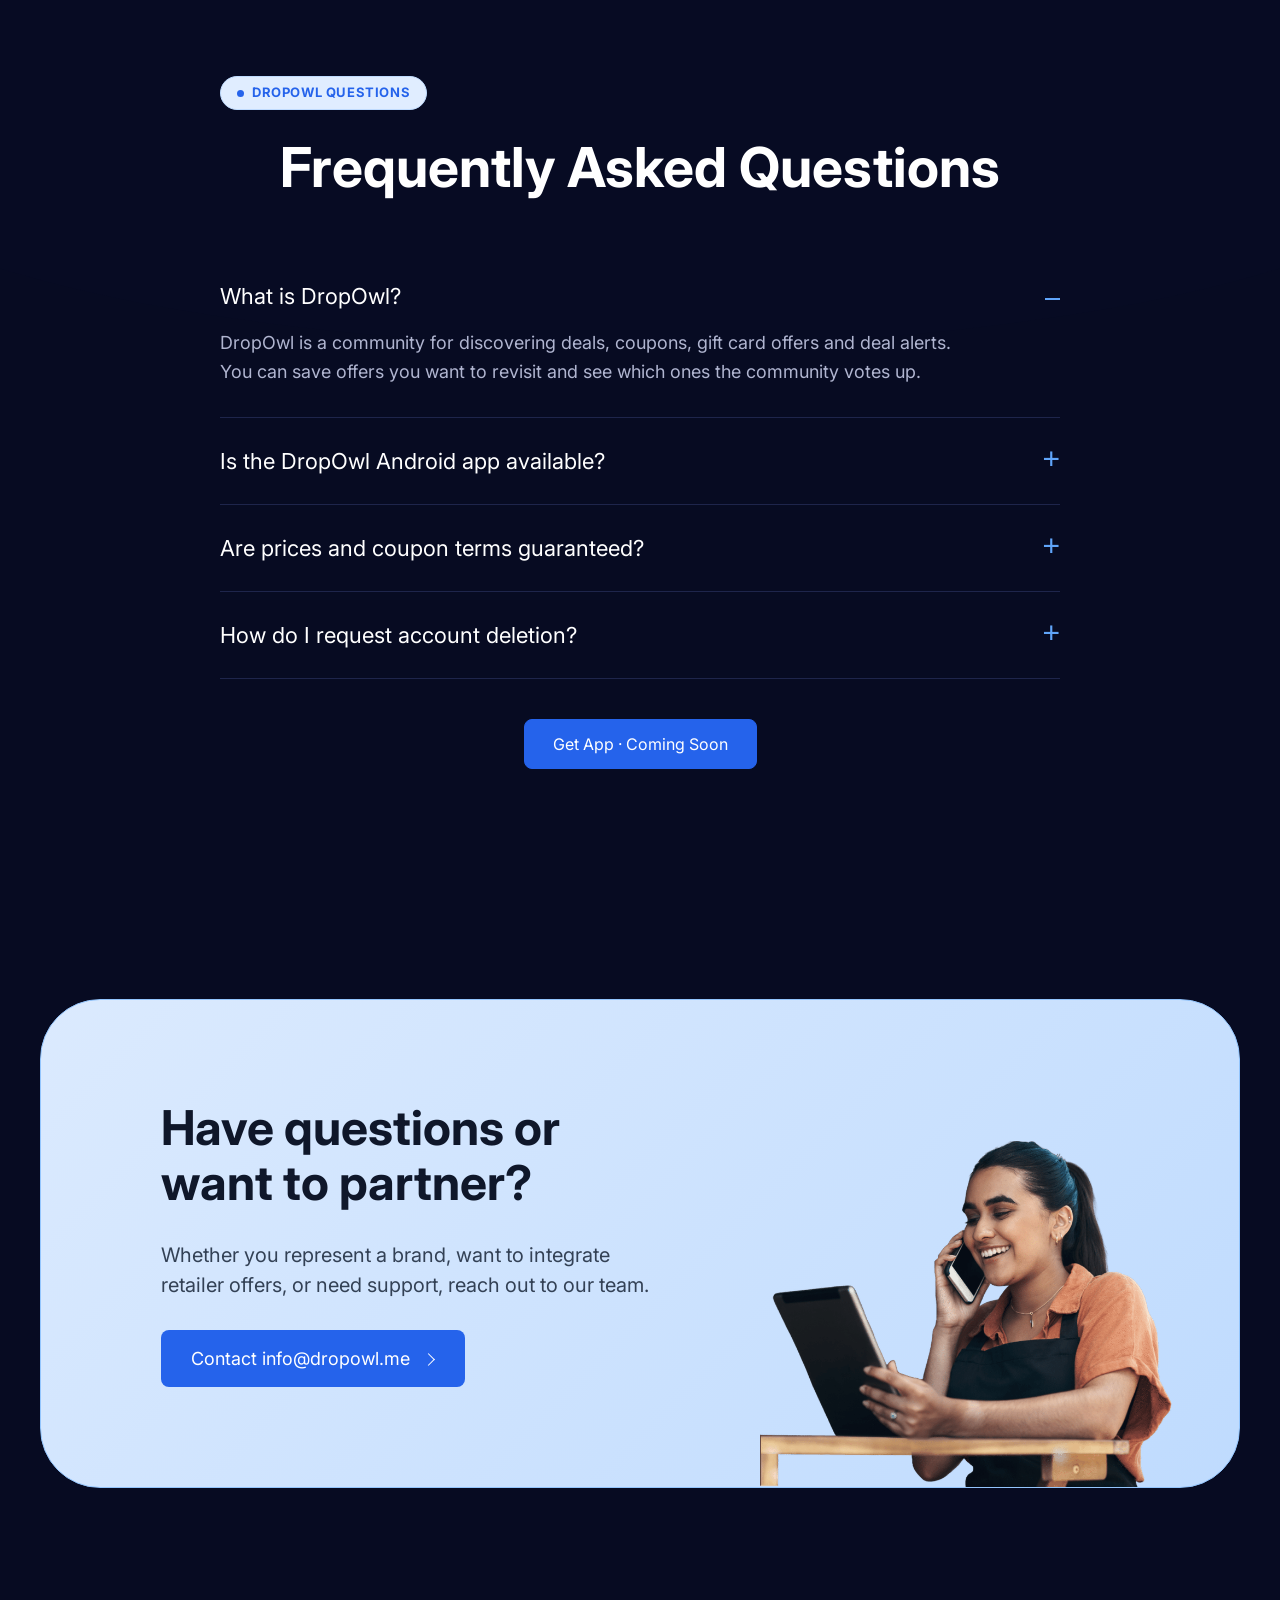
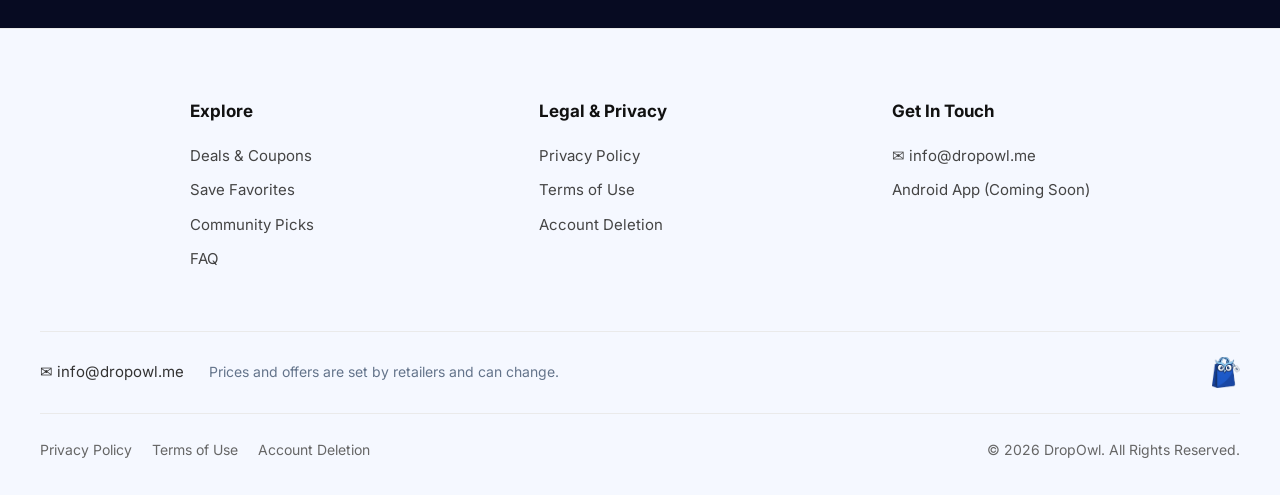
==== commit b52ce8cb: "Restore first AGY chip design" ====
--- a/index.html
+++ b/index.html
@@ -121,22 +121,20 @@
                         </div>
 
                         <!-- 14 Feature Chips in Soft Blue Theme -->
-                        <div class="feature-chip-list" aria-label="DropOwl features">
-                            <span class="zwc-lang-text zwc-tamil zwc-lang-yellow-bg">🏷️ 50% Off Deals</span>
-                            <span class="zwc-lang-text zwc-english zwc-lang-yellow-bg">🎟️ Verified Coupons</span>
-                            <span class="zwc-lang-text zwc-punjabi">🎁 Gift Card Offers</span>
-                            <span class="zwc-lang-text zwc-hindi">👍 Community Voted</span>
-                            <span class="zwc-lang-text zwc-oriya">🔔 Real-Time Alerts</span>
-                            <span class="zwc-lang-text zwc-arabic zwc-lang-blue-bg">⭐ Save Favorites</span>
-                            <span class="zwc-lang-text zwc-telugu">🛒 Retailer Deals</span>
-                            <span class="zwc-lang-text zwc-hindi1 zwc-lang-blue-bg">🔥 Trending Drops</span>
-                            <span class="zwc-lang-text zwc-gujarati zwc-lang-blue-bg">⚡ Flash Discounts</span>
-                            <span class="zwc-lang-text zwc-malayalam">🛍️ Top Retailers</span>
-                            <span class="zwc-lang-text zwc-hindi2">✨ Easy Discovery</span>
-                            <span class="zwc-lang-text zwc-turkish">💬 Community Picks</span>
-                            <span class="zwc-lang-text zwc-japanese">🚀 Android Soon</span>
-                            <span class="zwc-lang-text zwc-russian zwc-lang-blue-bg">💯 100% Free</span>
-                        </div>
+                        <span class="zwc-lang-text zwc-tamil zwc-lang-yellow-bg">🏷️ 50% Off Deals</span>
+                        <span class="zwc-lang-text zwc-english zwc-lang-yellow-bg">🎟️ Verified Coupons</span>
+                        <span class="zwc-lang-text zwc-punjabi">🎁 Gift Card Offers</span>
+                        <span class="zwc-lang-text zwc-hindi">👍 Community Voted</span>
+                        <span class="zwc-lang-text zwc-oriya">🔔 Real-Time Alerts</span>
+                        <span class="zwc-lang-text zwc-arabic zwc-lang-blue-bg">⭐ Save Favorites</span>
+                        <span class="zwc-lang-text zwc-telugu">🛒 Retailer Deals</span>
+                        <span class="zwc-lang-text zwc-hindi1 zwc-lang-blue-bg">🔥 Trending Drops</span>
+                        <span class="zwc-lang-text zwc-gujarati zwc-lang-blue-bg">⚡ Flash Discounts</span>
+                        <span class="zwc-lang-text zwc-malayalam">🛍️ Top Retailers</span>
+                        <span class="zwc-lang-text zwc-hindi2">✨ Easy Discovery</span>
+                        <span class="zwc-lang-text zwc-turkish">💬 Community Picks</span>
+                        <span class="zwc-lang-text zwc-japanese">🚀 Android Soon</span>
+                        <span class="zwc-lang-text zwc-russian zwc-lang-blue-bg">💯 100% Free</span>
                     </div>
                 </div>
             </section>
--- a/css/style.css
+++ b/css/style.css
@@ -1435,33 +1435,10 @@
     }
     .zwc-banner-qr { display: none !important; }
     .zwc-grid-content-wrap h2 { font-size: 34px !important; }
-    .zwc-lang-imgwrap {
-        display: flex;
-        flex-direction: column;
-        align-items: center;
-        gap: 22px;
-        margin: 48px 0 !important;
-        padding: 36px 0 12px !important;
-    }
-    .zwc-langimg-iwrap {
-        width: 100%;
-        justify-content: center;
-    }
+    .zwc-lang-imgwrap { margin: 60px 0 !important; padding: 80px 0 120px !important; }
     .zwc-lang-dual-img {
         max-width: 245px !important;
-        width: 100%;
         margin: 0 auto !important;
-    }
-    .feature-chip-list {
-        position: static;
-        display: flex;
-        flex-wrap: wrap;
-        justify-content: center;
-        align-items: center;
-        gap: 10px;
-        width: 100%;
-        max-width: 420px;
-        margin: 0 auto;
     }
     .zwc-langimg-iwrap .img1,
     .zwc-langimg-iwrap .img2 {
@@ -1470,21 +1447,7 @@
     .sectionactive .zwc-langimg-iwrap .img1 {
         transform: translate(25px, 40px) !important;
     }
-    .zwc-lang-text {
-        position: relative !important;
-        top: auto !important;
-        right: auto !important;
-        bottom: auto !important;
-        left: auto !important;
-        display: inline-flex;
-        align-items: center;
-        justify-content: center;
-        max-width: 100%;
-        font-size: 13px !important;
-        line-height: 1.35;
-        padding: 7px 11px !important;
-        border-radius: 999px !important;
-    }
+    .zwc-lang-text { font-size: 14px !important; padding: 6px 14px !important; }
     .sectionactive .zwc-hindi1,
     .sectionactive .zwc-hindi2,
     .sectionactive .zwc-punjabi,
@@ -1501,12 +1464,6 @@
     .sectionactive .zwc-gujarati { left: 18% !important; bottom: 0 !important; }
     .sectionactive .zwc-telugu { right: 6% !important; bottom: 0 !important; top: unset !important; }
     .sectionactive .zwc-malayalam { right: 2% !important; bottom: 14% !important; left: unset !important; }
-    .feature-chip-list .zwc-lang-text {
-        top: auto !important;
-        right: auto !important;
-        bottom: auto !important;
-        left: auto !important;
-    }
     .zwc-business-section h2 { font-size: 32px !important; }
     .zwc-business-section p { font-size: 16px !important; }
     .zwc-business-img img { max-width: 260px !important; }
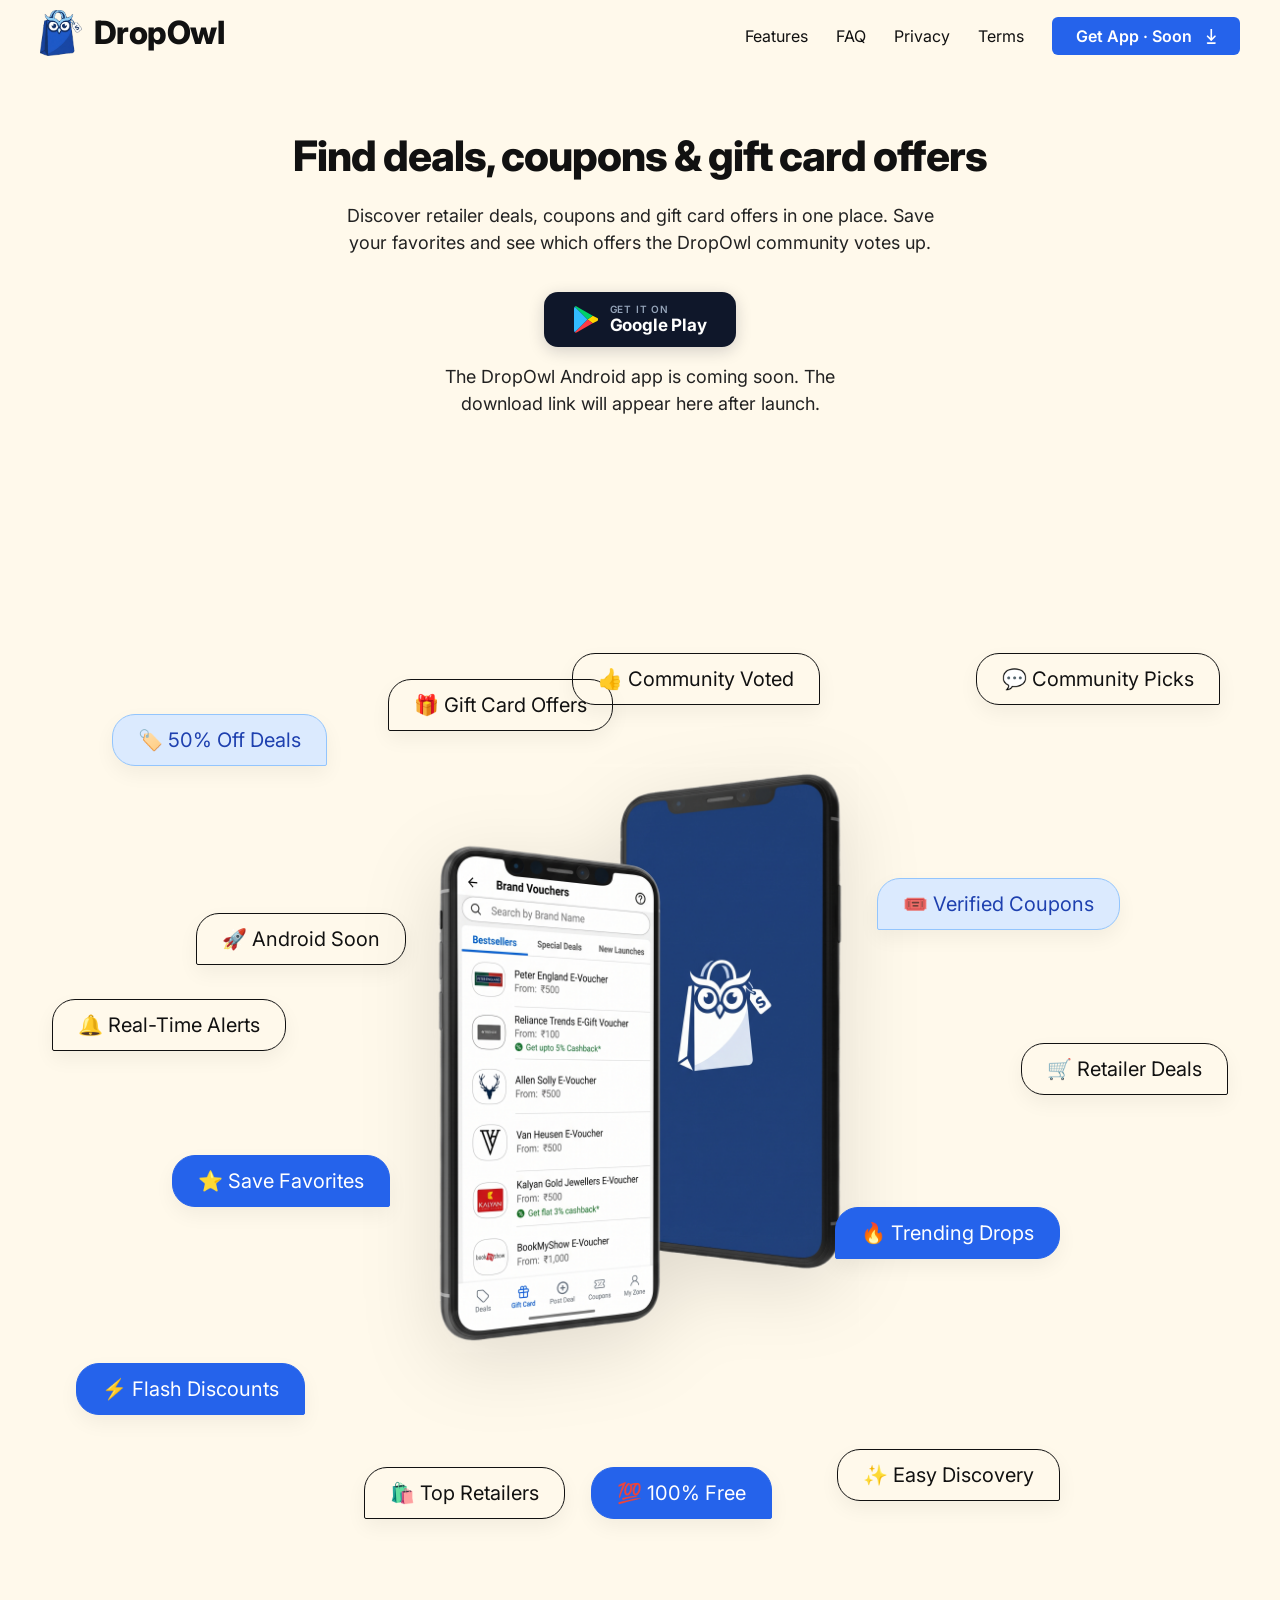
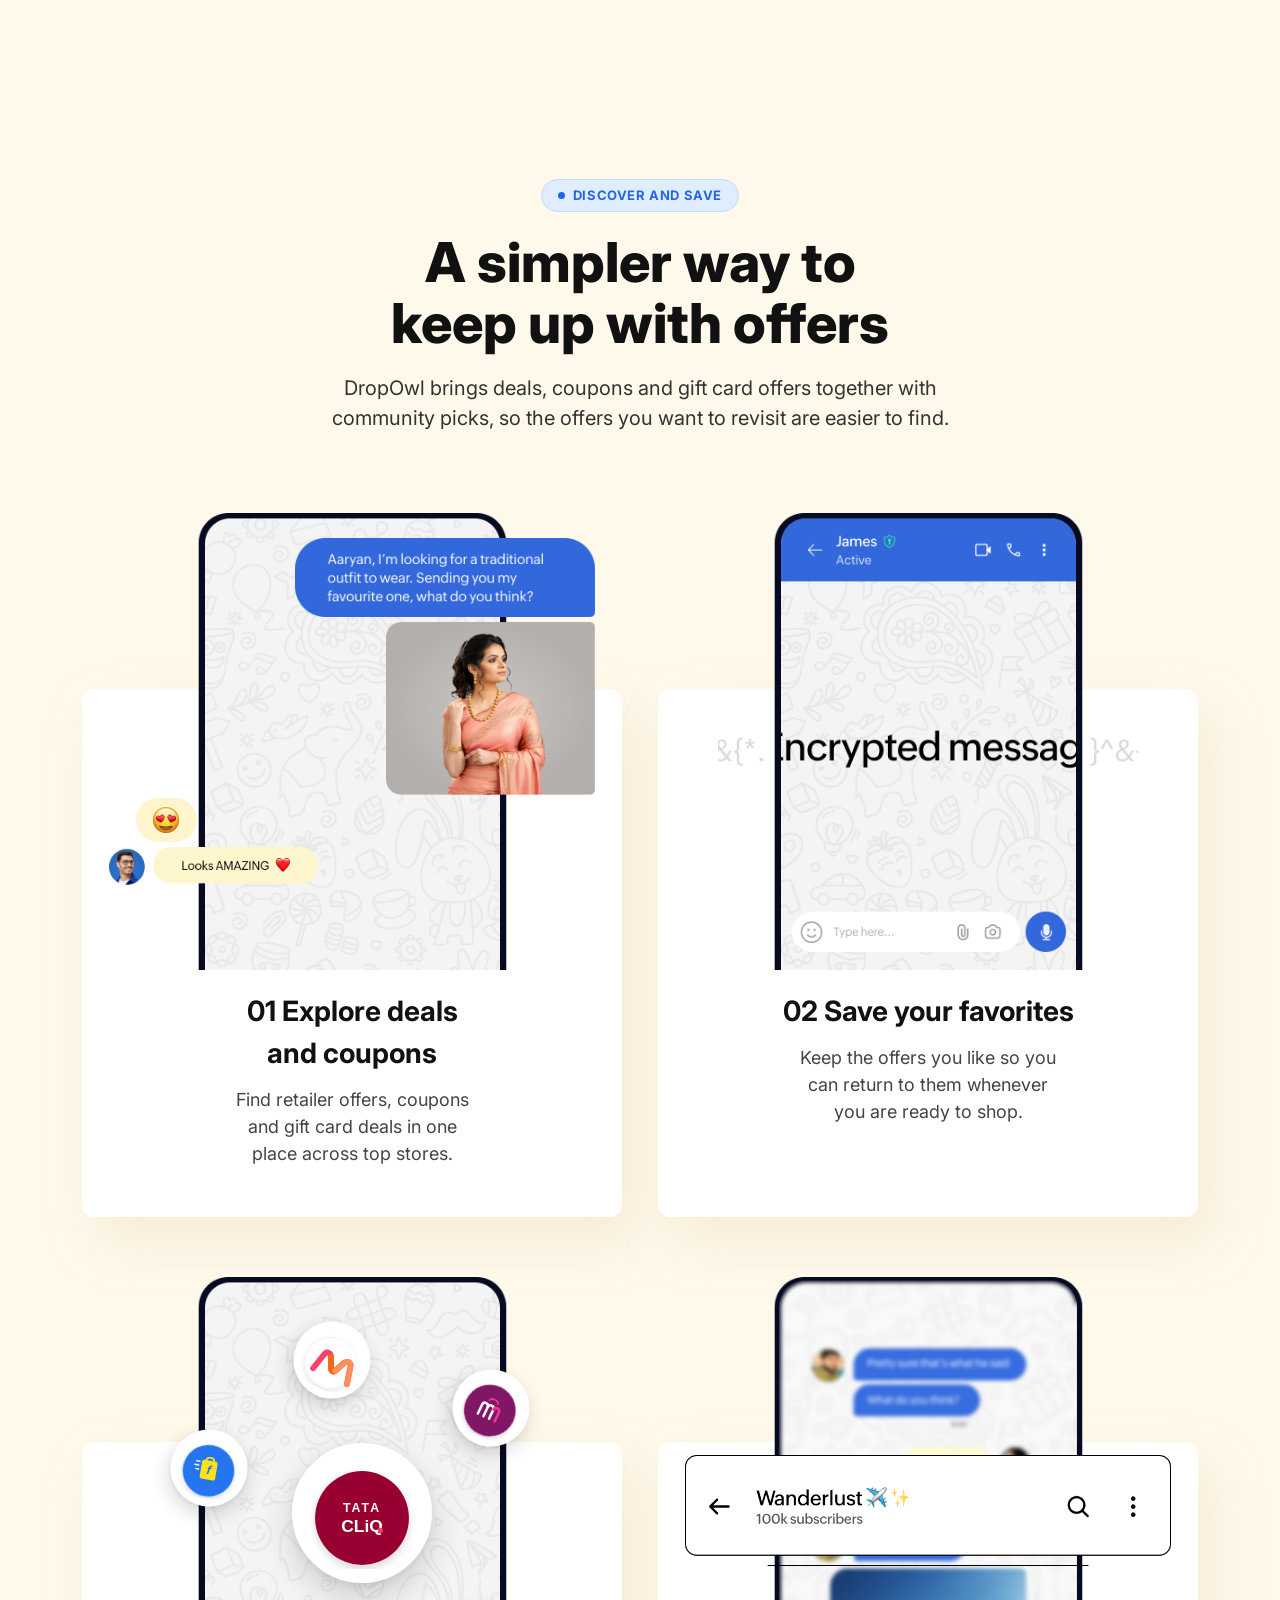
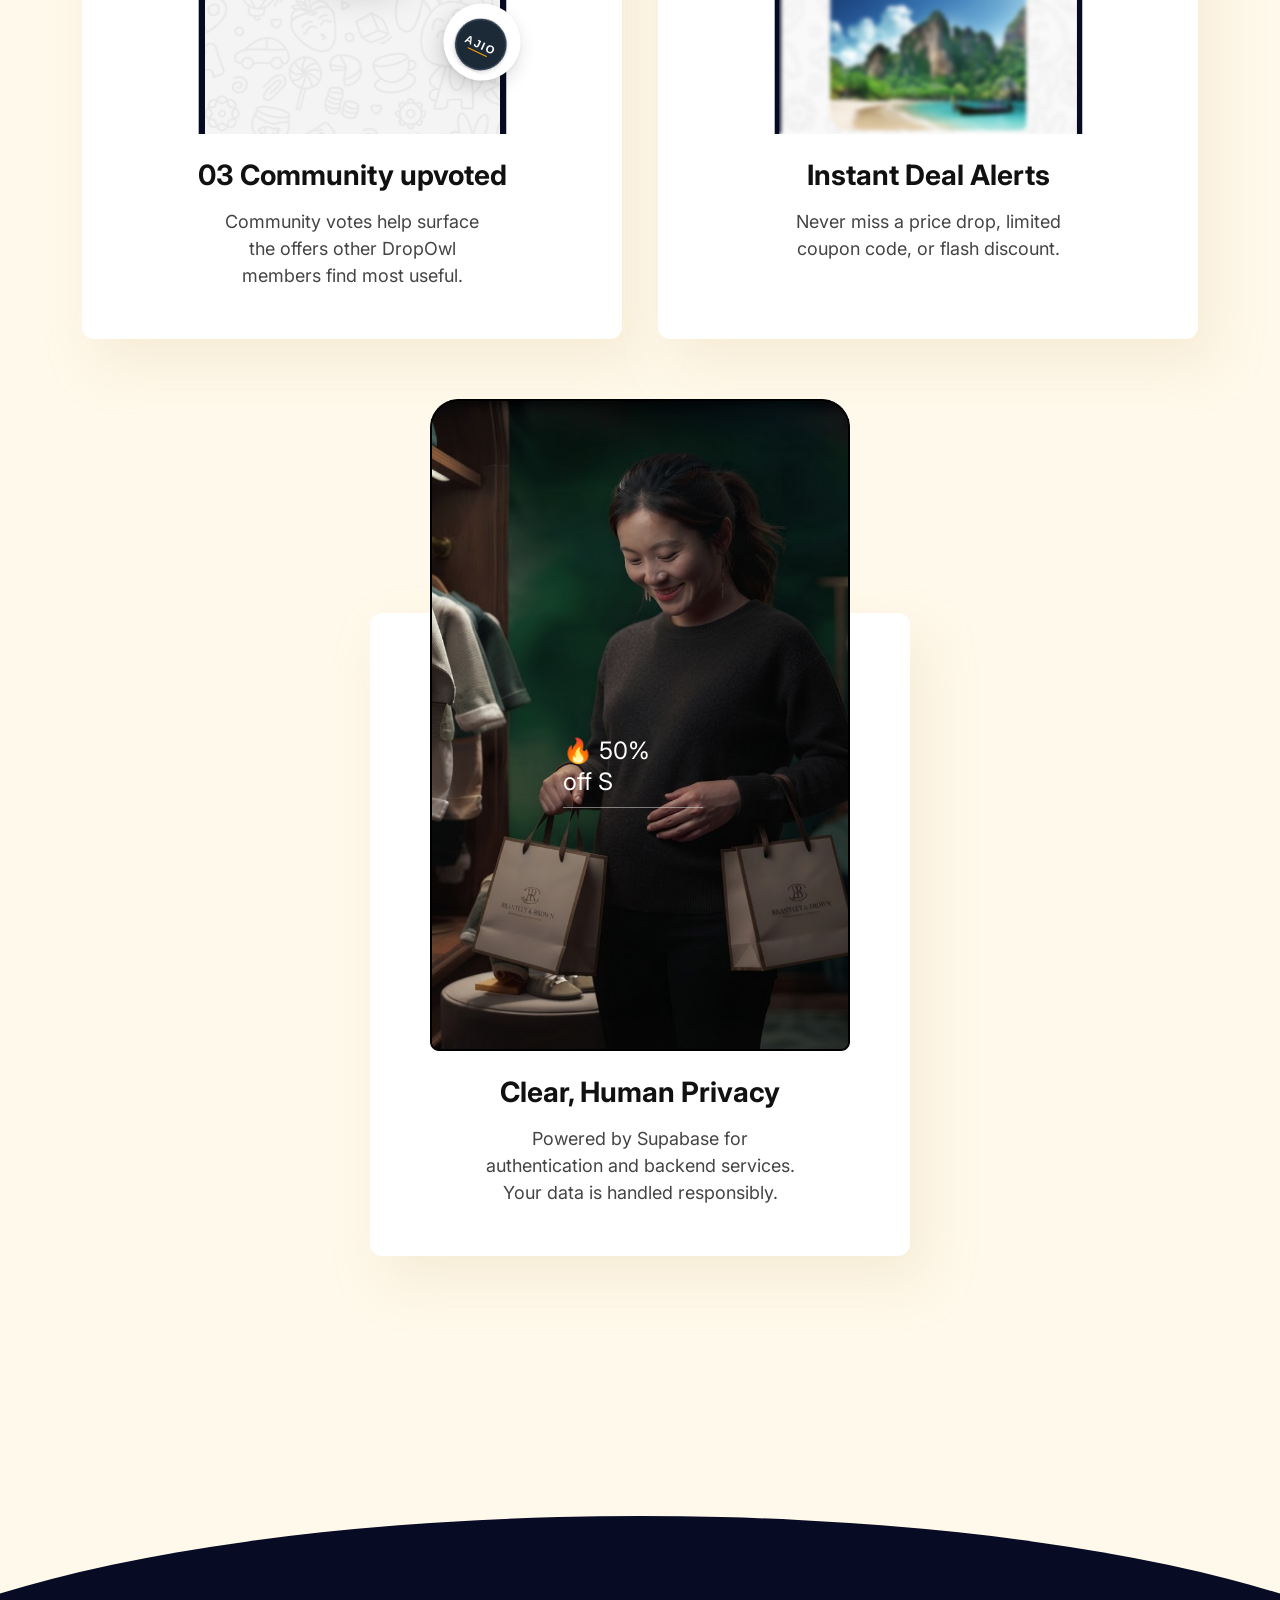
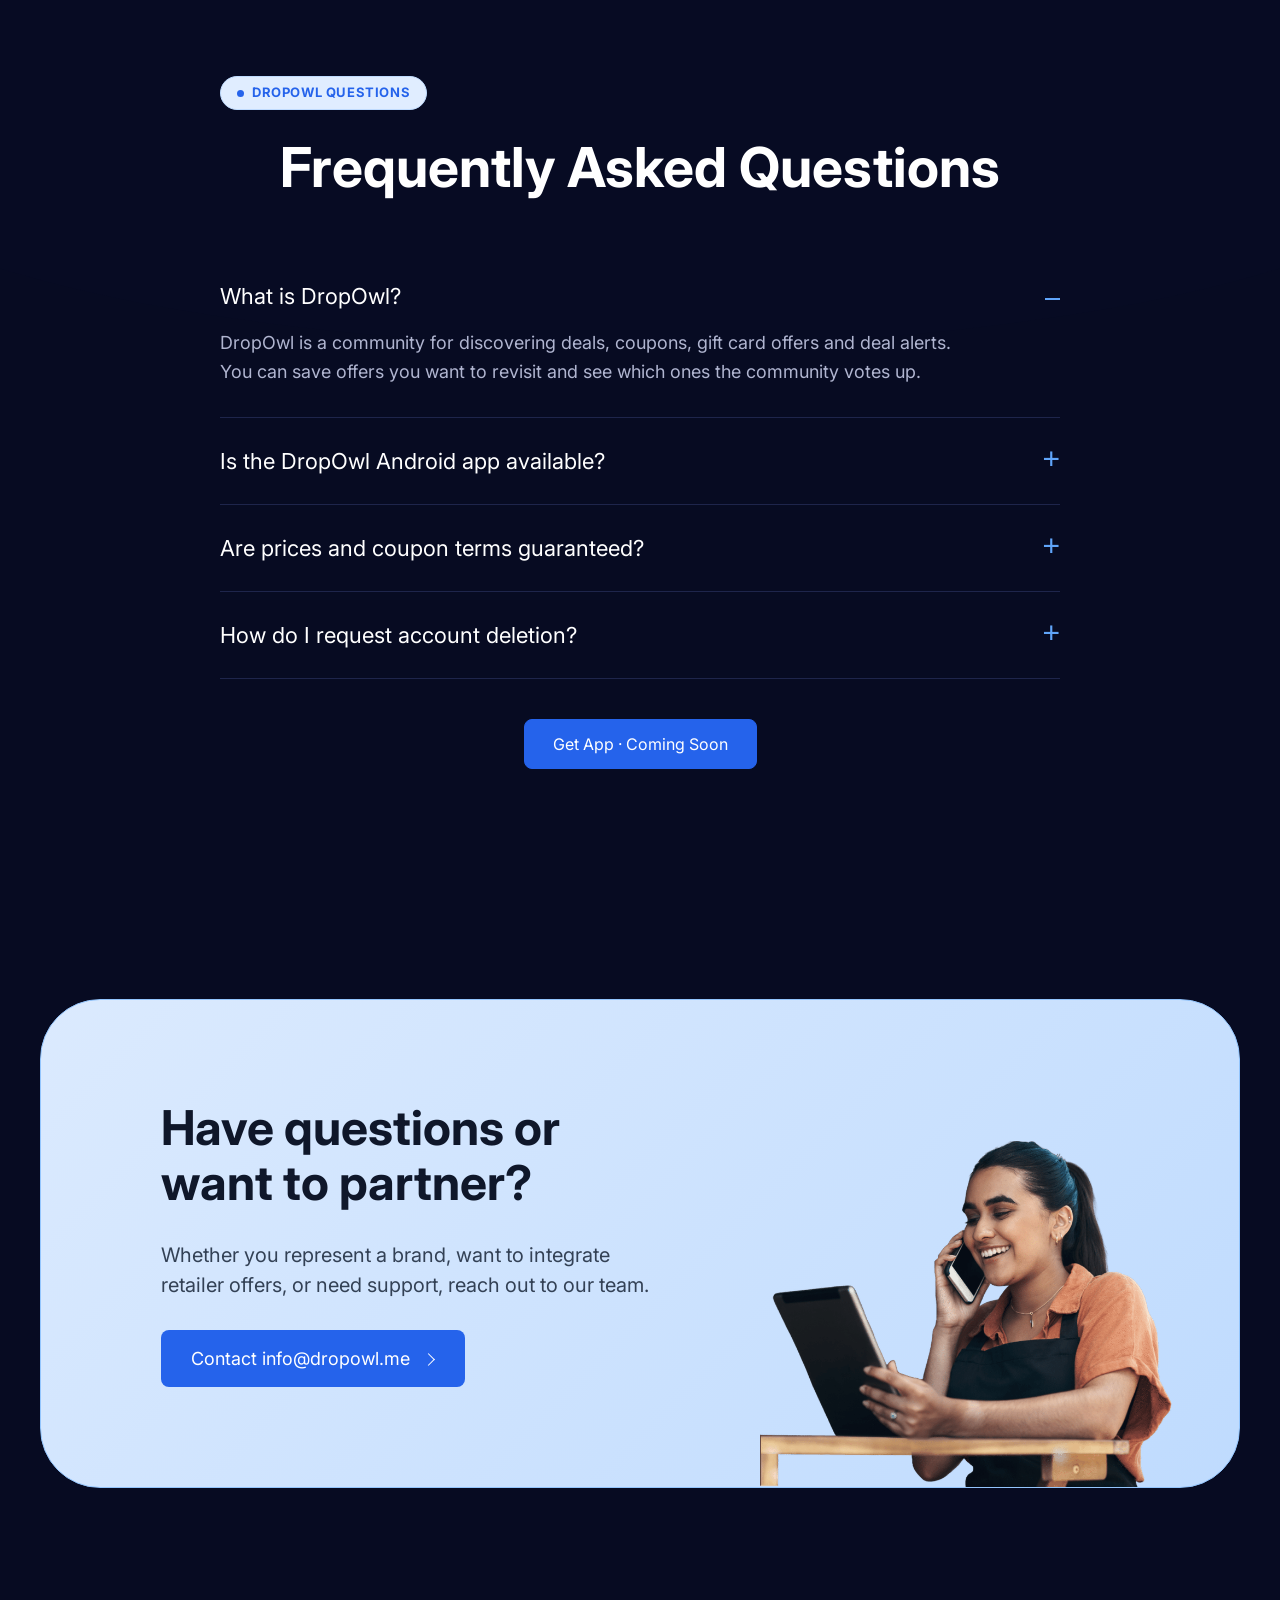
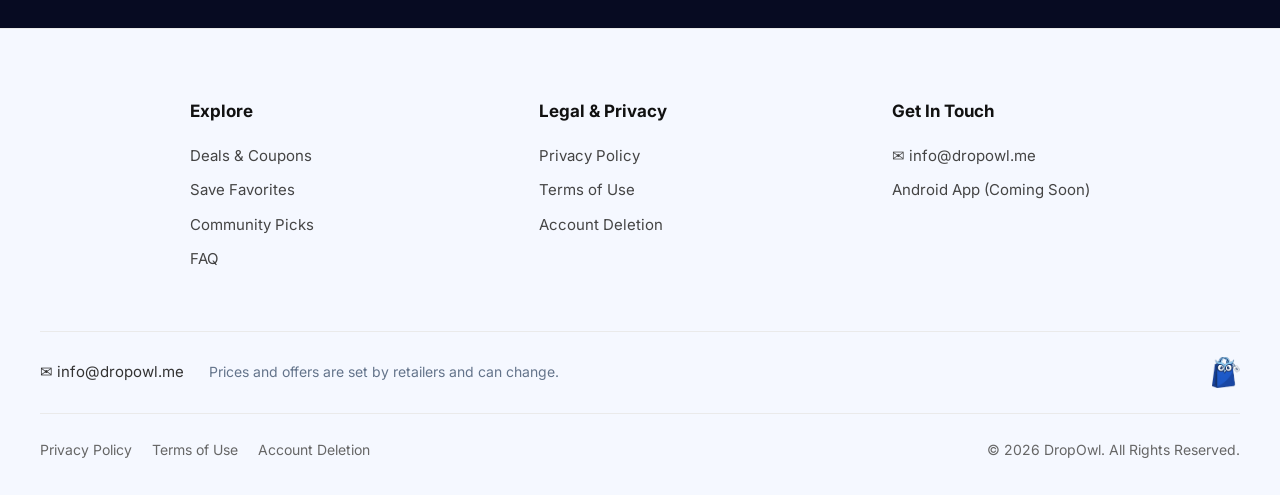
==== commit 1e35f3b5: "Refresh cached stylesheet links" ====
--- a/index.html
+++ b/index.html
@@ -22,7 +22,7 @@
     <link href="https://fonts.googleapis.com/css2?family=Caveat:wght@600;700&family=Inter:wght@400;500;600;700;800;900&display=swap" rel="stylesheet">
     
     <!-- Stylesheet -->
-    <link rel="stylesheet" href="css/style.css">
+    <link rel="stylesheet" href="css/style.css?v=mobile-chips-20261013">
 </head>
 <body class="zw-page-6946 i18n-en">
 
--- a/css/style.css
+++ b/css/style.css
@@ -1459,10 +1459,10 @@
     .sectionactive .zwc-oriya { top: 15% !important; left: 2% !important; }
     .sectionactive .zwc-tamil { left: 6% !important; top: 4% !important; }
     .sectionactive .zwc-english { right: 2% !important; top: 6% !important; }
-    .sectionactive .zwc-hindi { right: 26% !important; top: 0 !important; }
+    .sectionactive .zwc-hindi { right: 26% !important; top: -2% !important; }
     .sectionactive .zwc-arabic { left: 2% !important; bottom: 8% !important; top: unset !important; }
     .sectionactive .zwc-gujarati { left: 18% !important; bottom: 0 !important; }
-    .sectionactive .zwc-telugu { right: 6% !important; bottom: 0 !important; top: unset !important; }
+    .sectionactive .zwc-telugu { right: 3% !important; bottom: 0 !important; top: unset !important; }
     .sectionactive .zwc-malayalam { right: 2% !important; bottom: 14% !important; left: unset !important; }
     .zwc-business-section h2 { font-size: 32px !important; }
     .zwc-business-section p { font-size: 16px !important; }
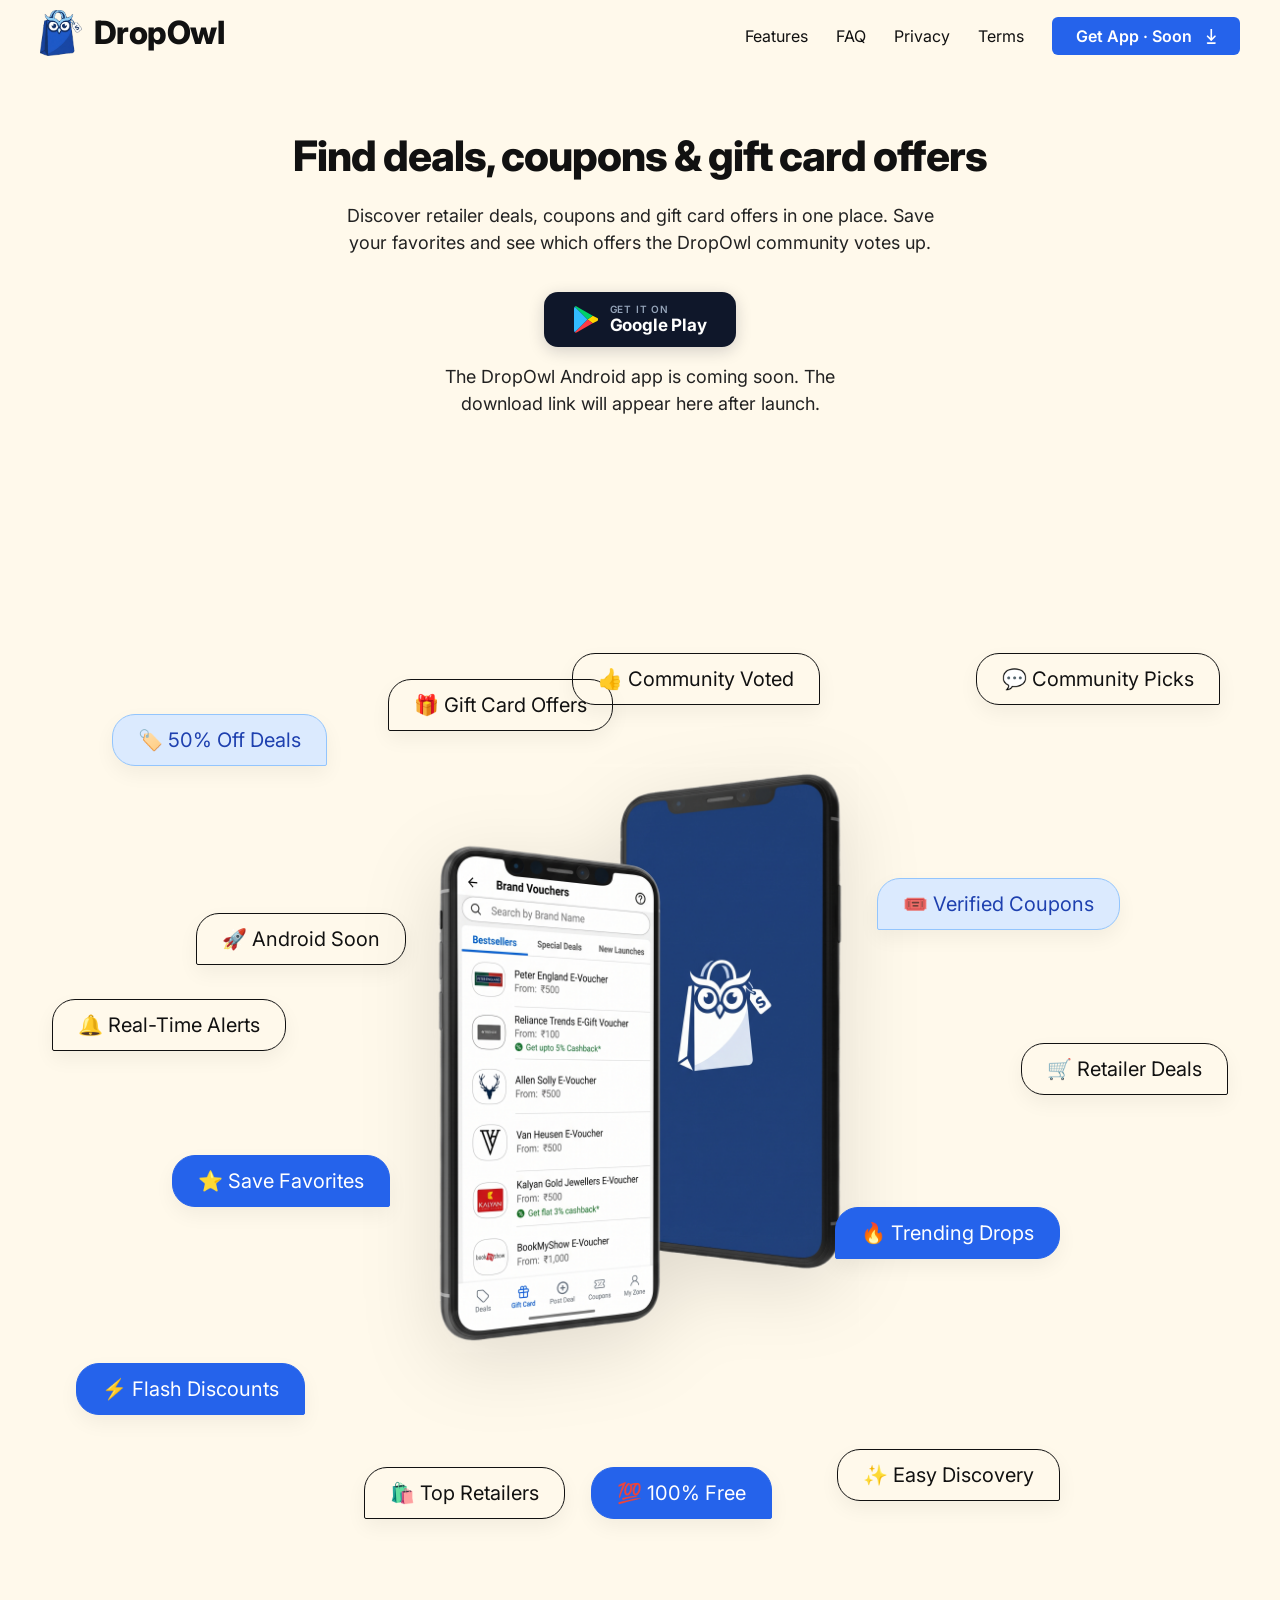
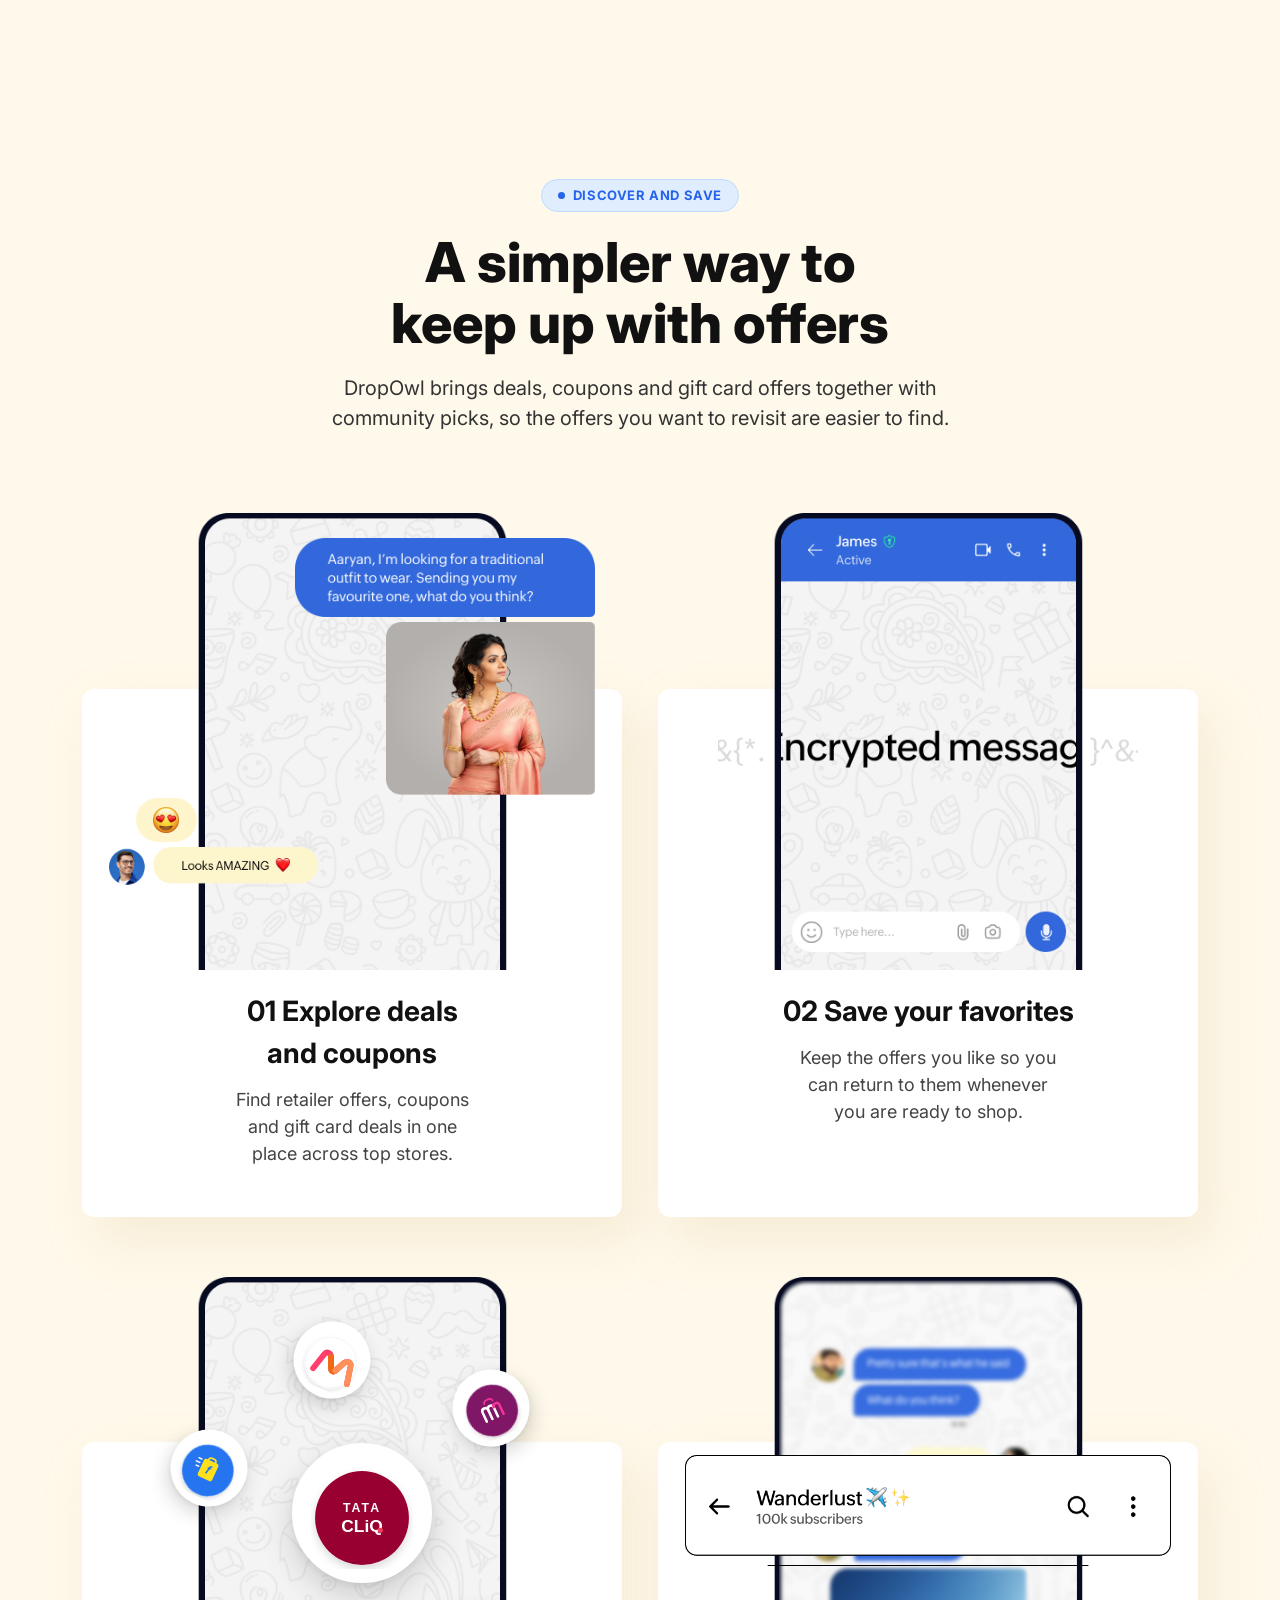
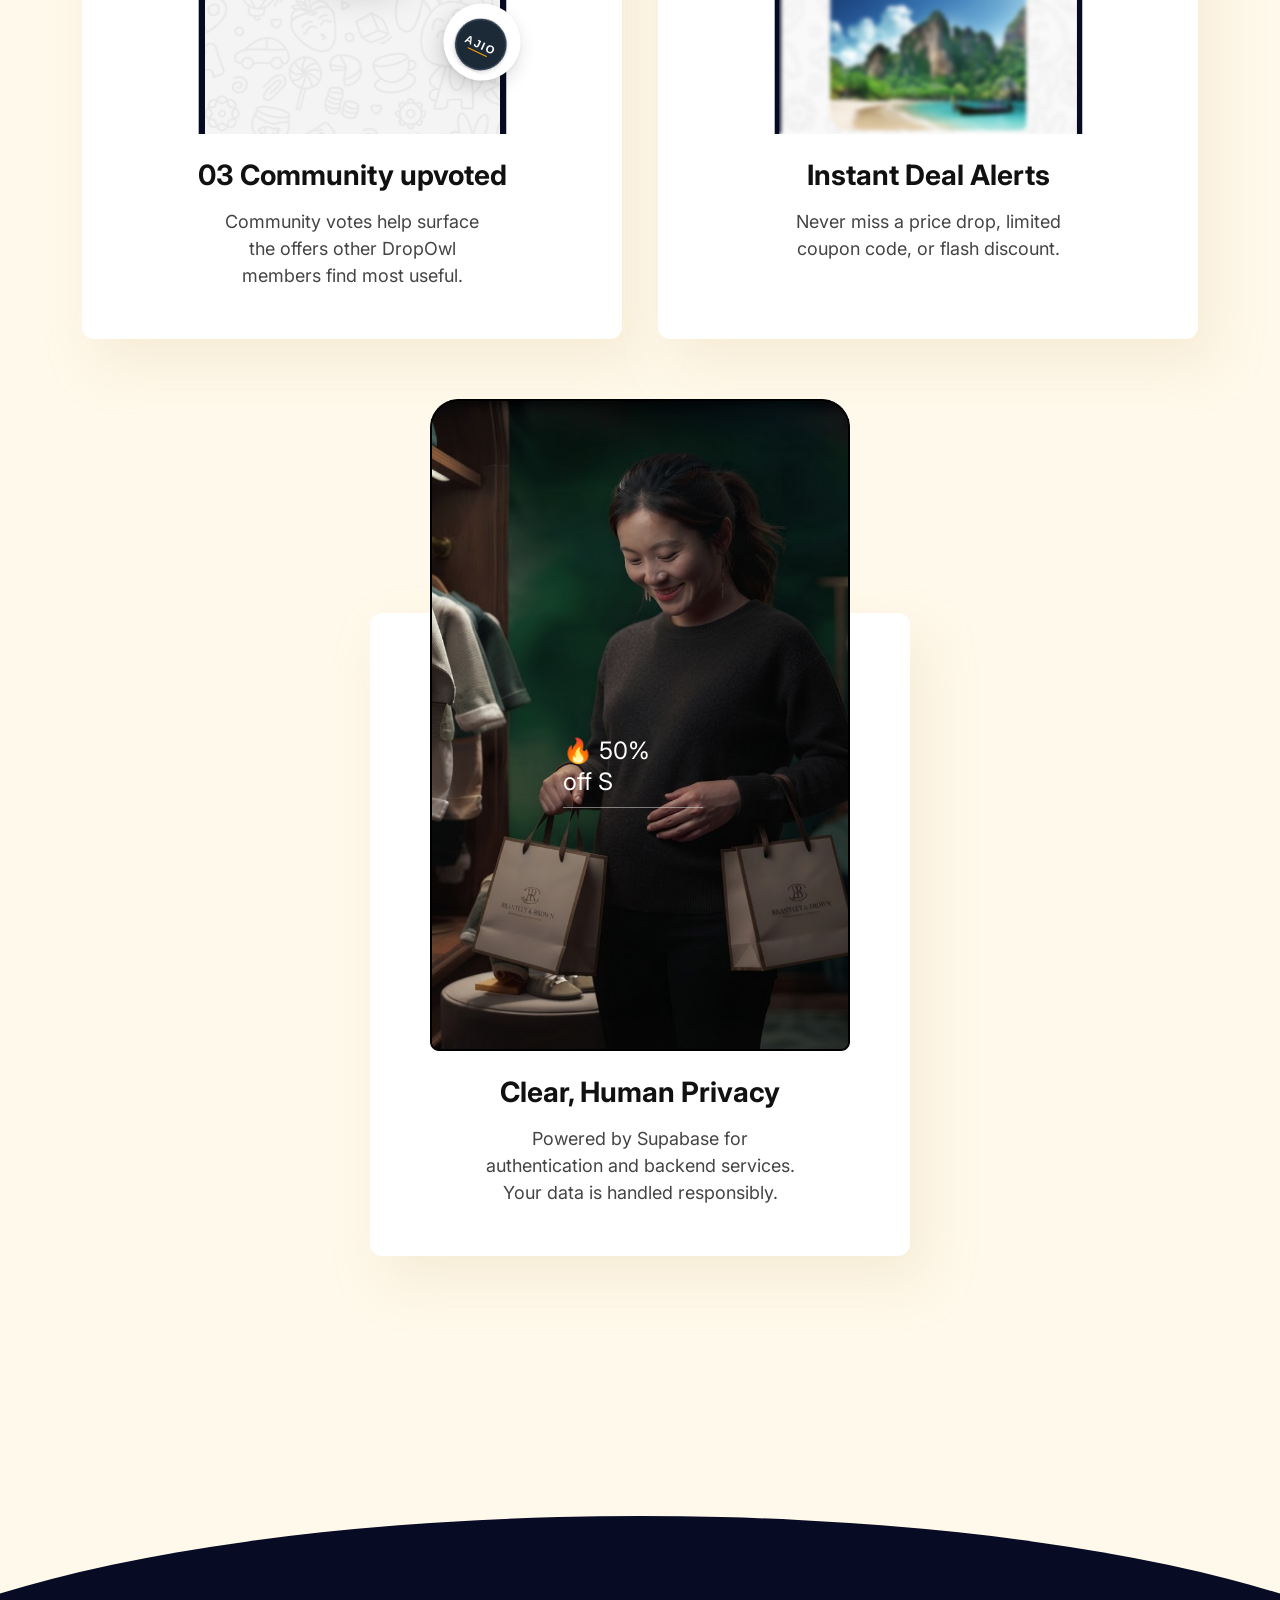
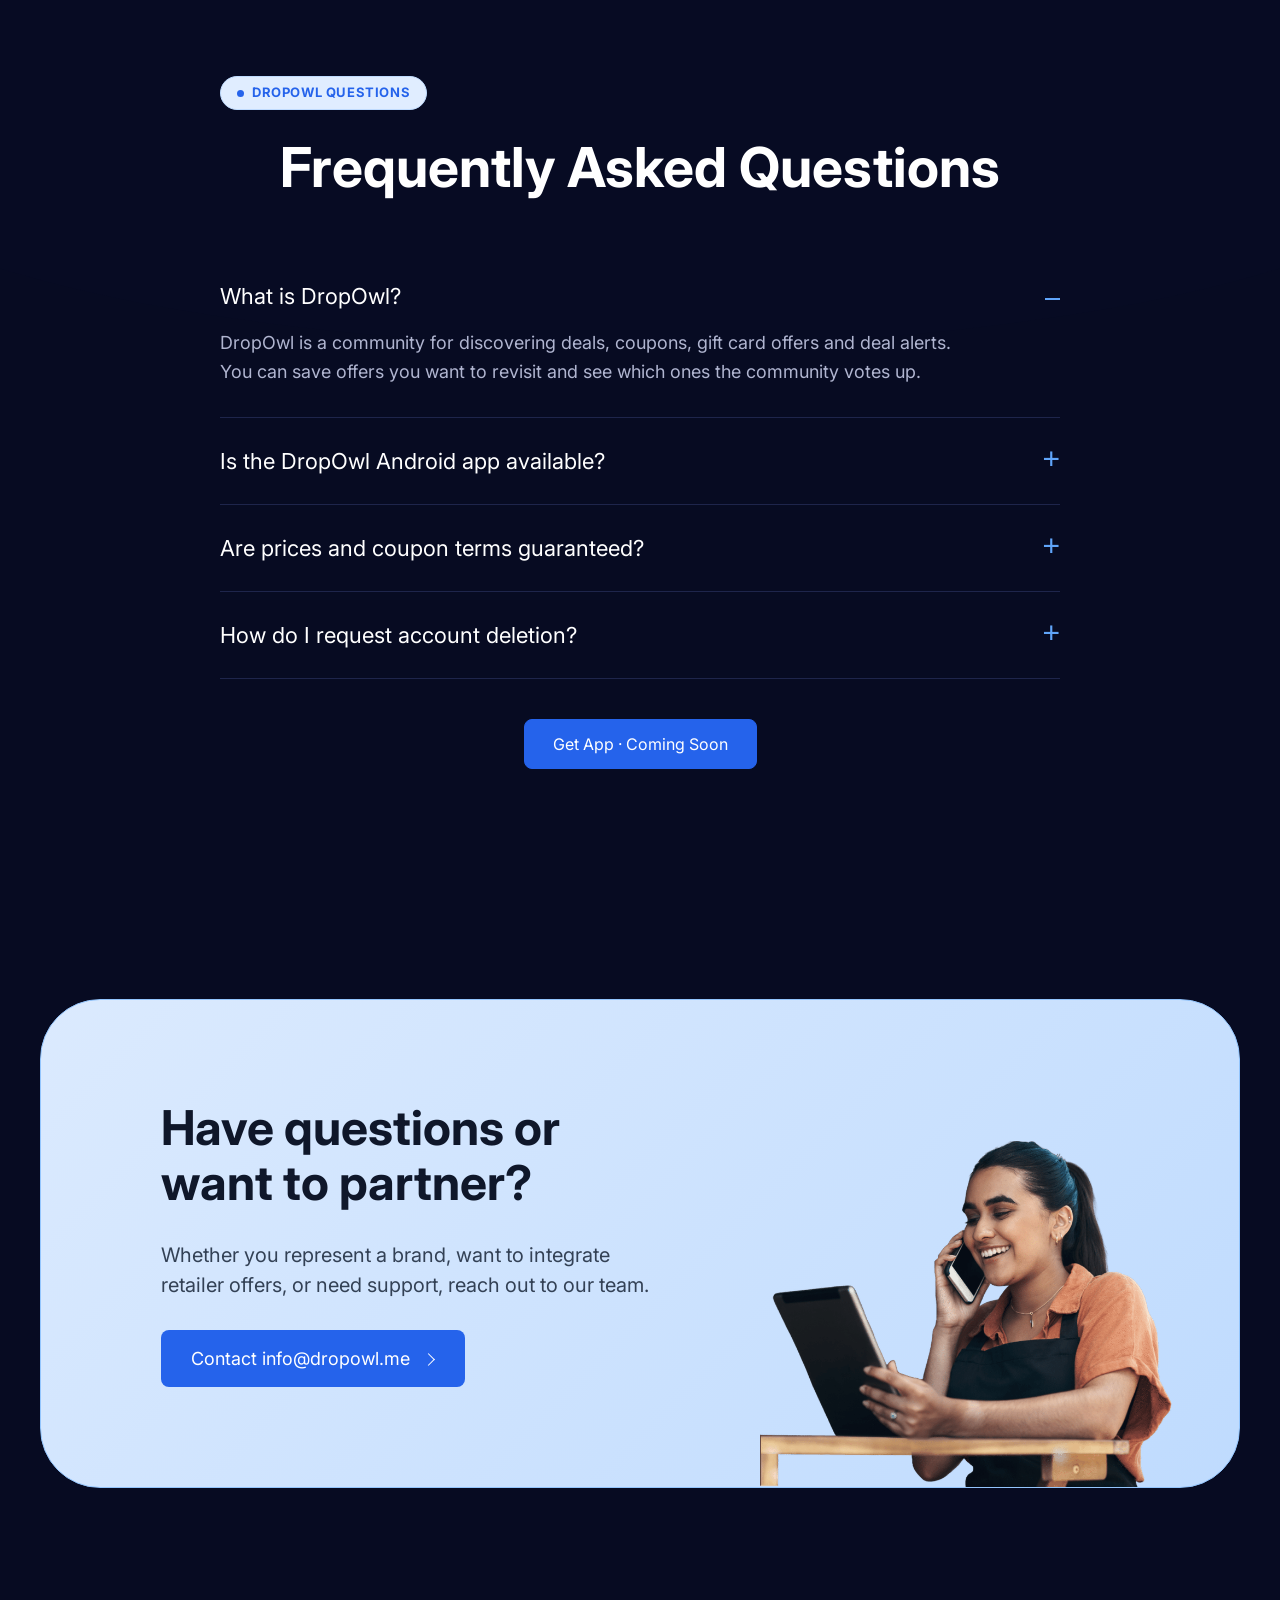
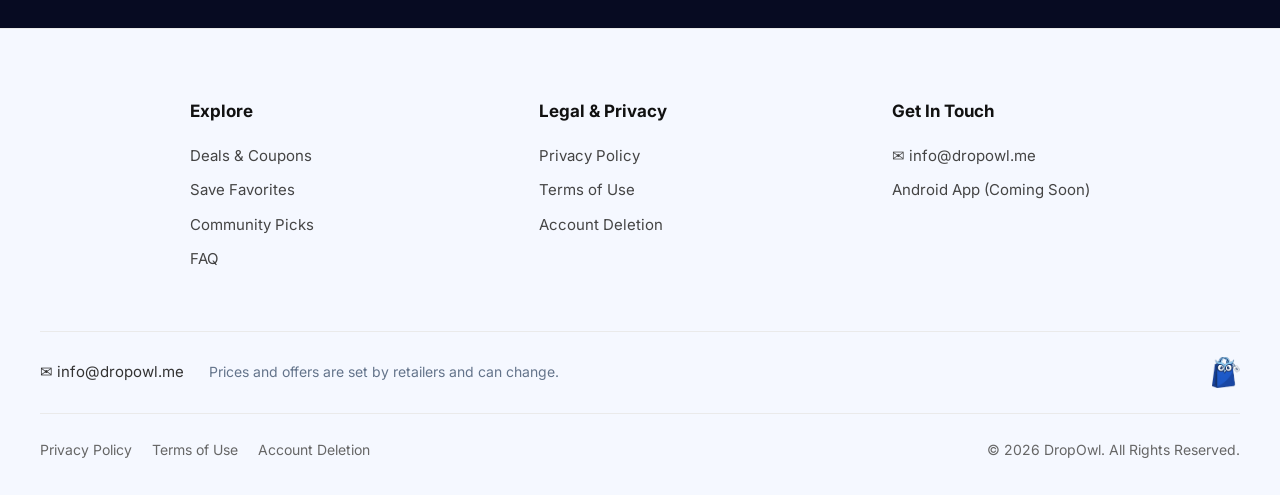
==== commit c2181dac: "Keep mobile feature chip visible" ====
--- a/index.html
+++ b/index.html
@@ -22,7 +22,7 @@
     <link href="https://fonts.googleapis.com/css2?family=Caveat:wght@600;700&family=Inter:wght@400;500;600;700;800;900&display=swap" rel="stylesheet">
     
     <!-- Stylesheet -->
-    <link rel="stylesheet" href="css/style.css?v=mobile-chips-20261013">
+    <link rel="stylesheet" href="css/style.css?v=mobile-chips-20261013b">
 </head>
 <body class="zw-page-6946 i18n-en">
 
--- a/css/style.css
+++ b/css/style.css
@@ -1459,7 +1459,7 @@
     .sectionactive .zwc-oriya { top: 15% !important; left: 2% !important; }
     .sectionactive .zwc-tamil { left: 6% !important; top: 4% !important; }
     .sectionactive .zwc-english { right: 2% !important; top: 6% !important; }
-    .sectionactive .zwc-hindi { right: 26% !important; top: -2% !important; }
+    .sectionactive .zwc-hindi { right: 26% !important; top: -1% !important; }
     .sectionactive .zwc-arabic { left: 2% !important; bottom: 8% !important; top: unset !important; }
     .sectionactive .zwc-gujarati { left: 18% !important; bottom: 0 !important; }
     .sectionactive .zwc-telugu { right: 3% !important; bottom: 0 !important; top: unset !important; }
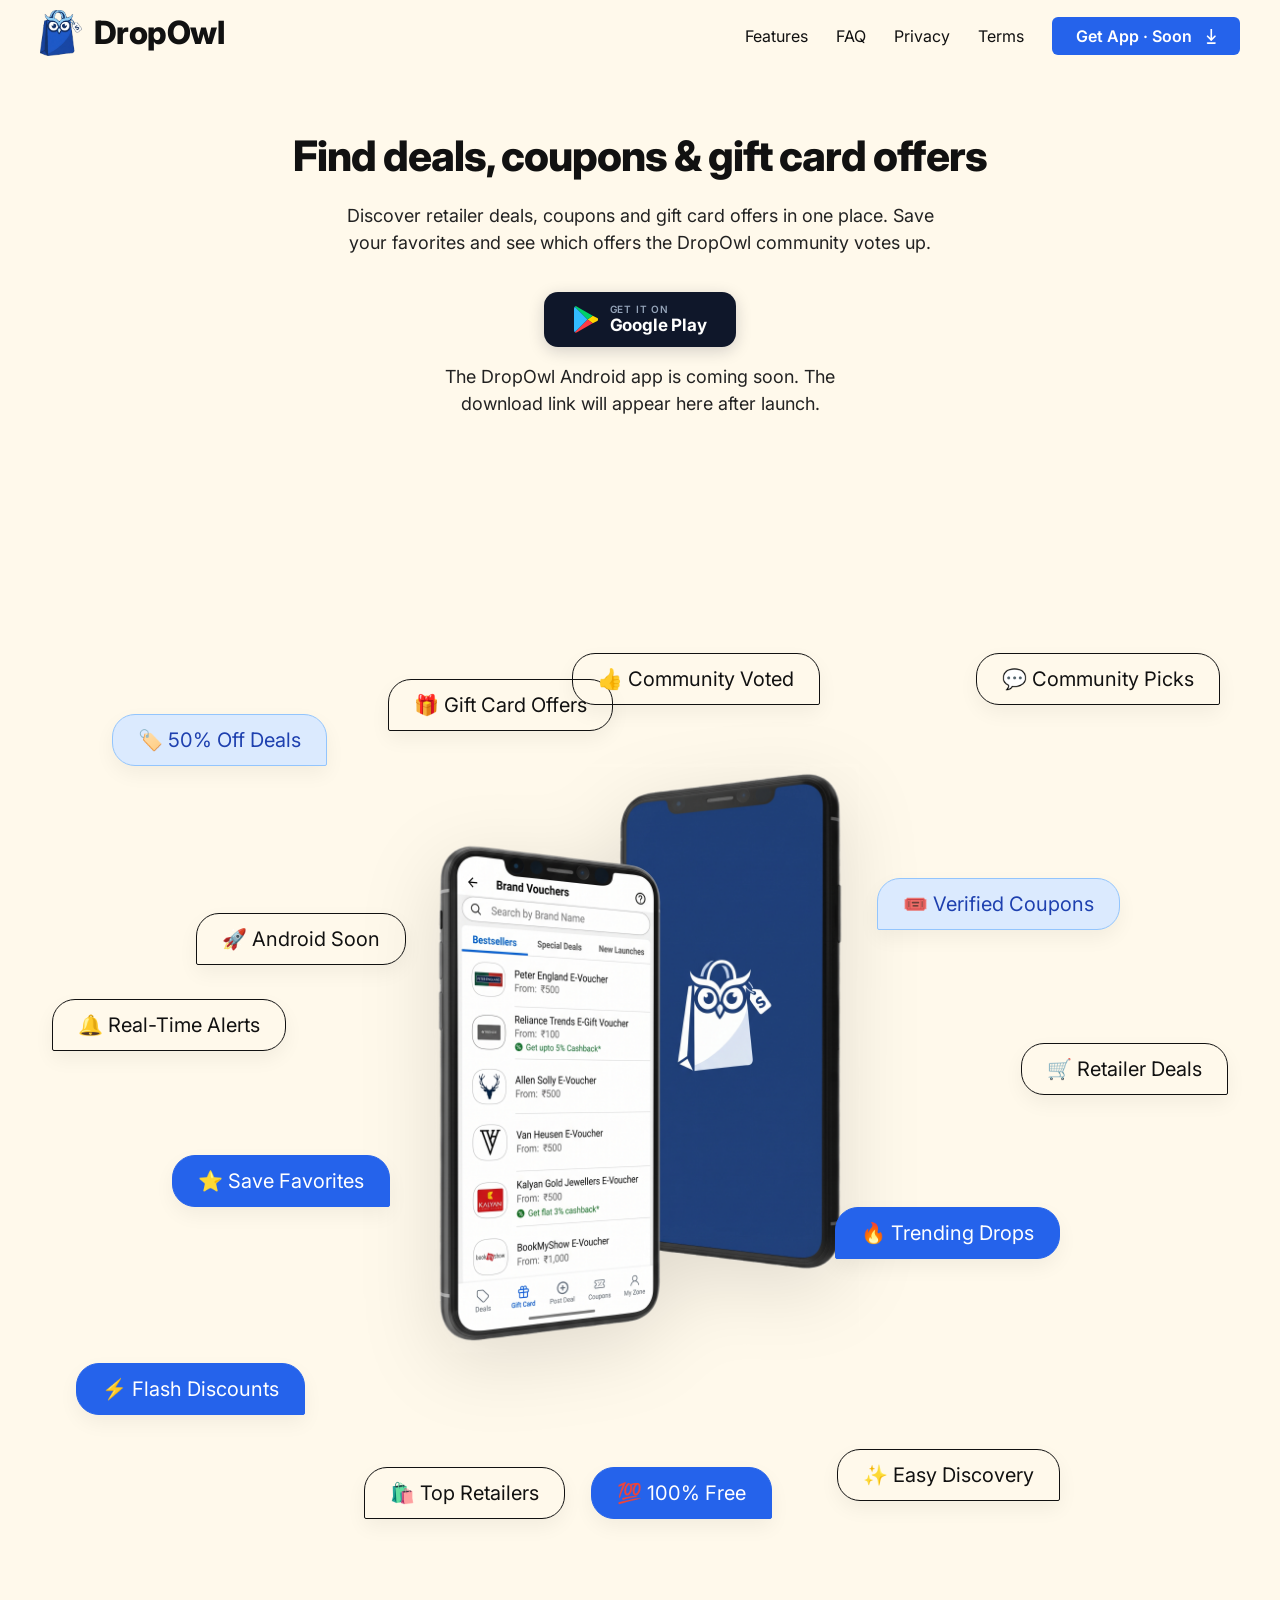
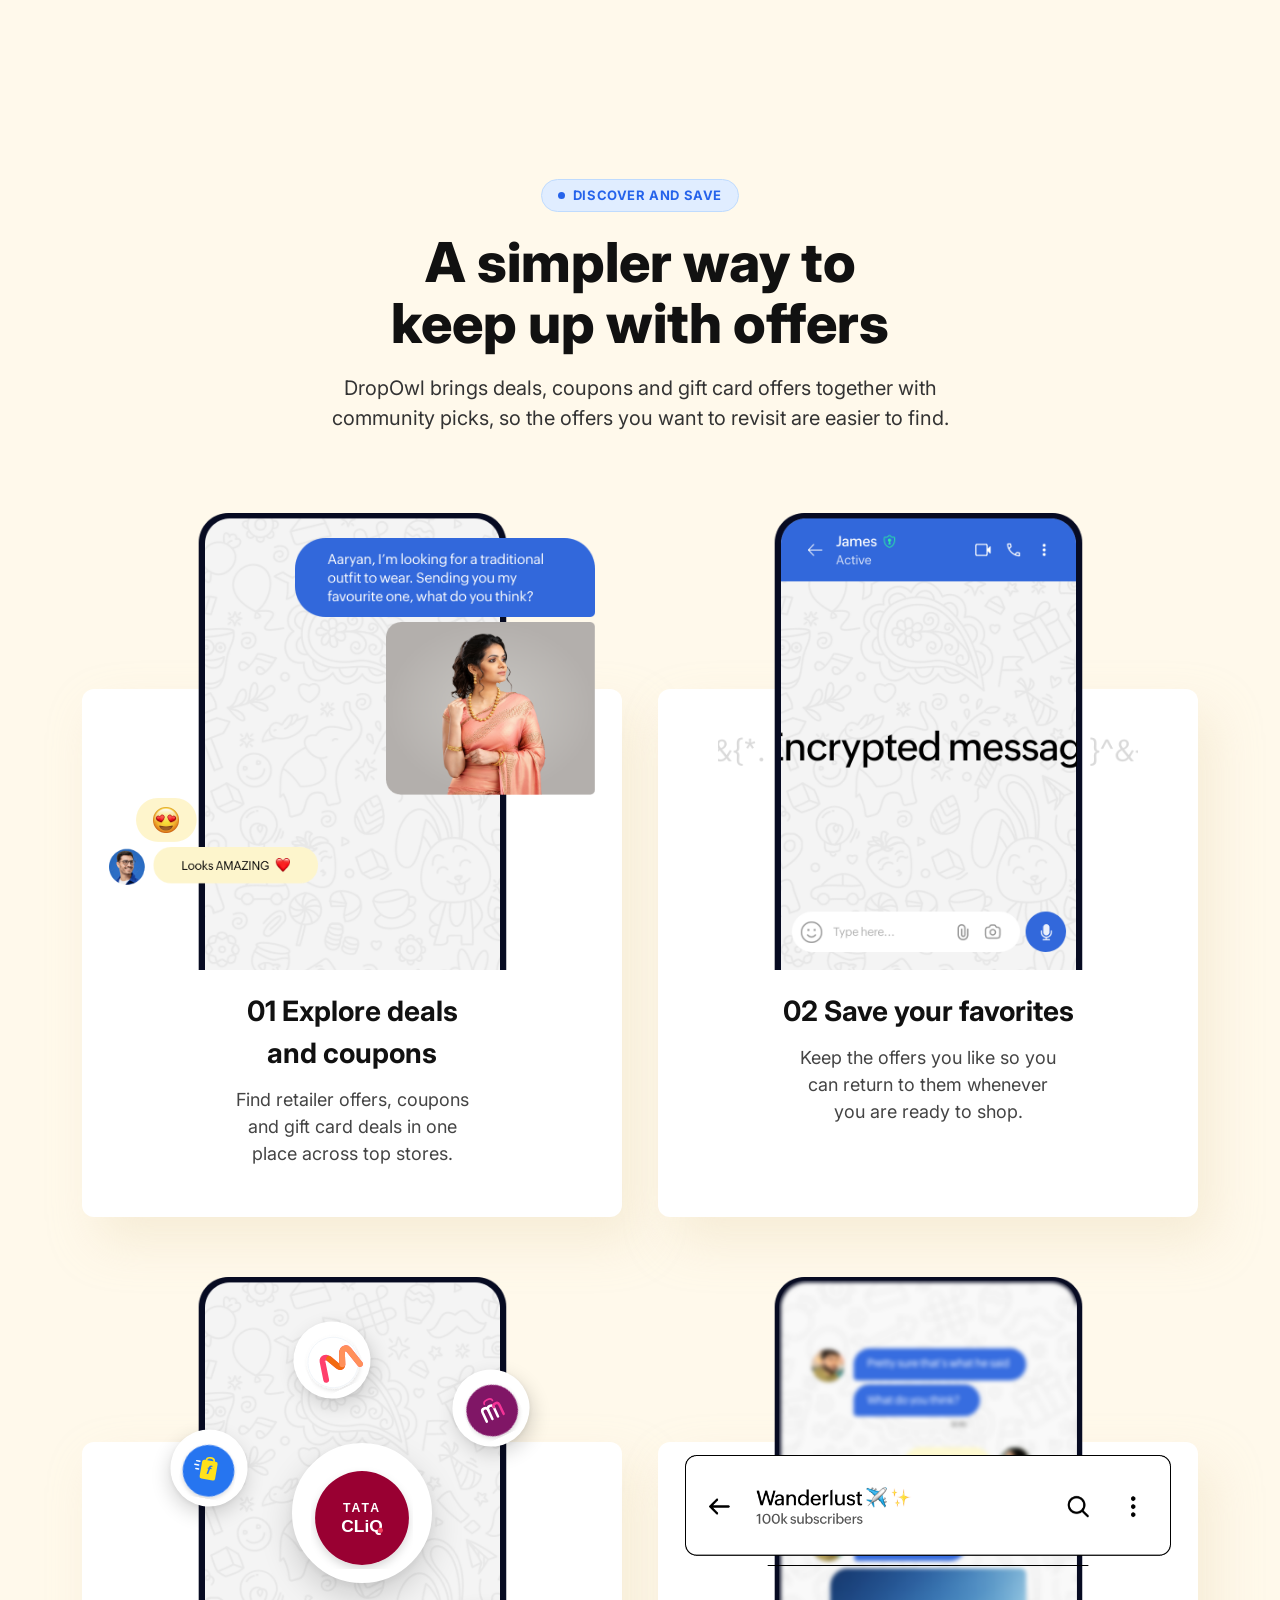
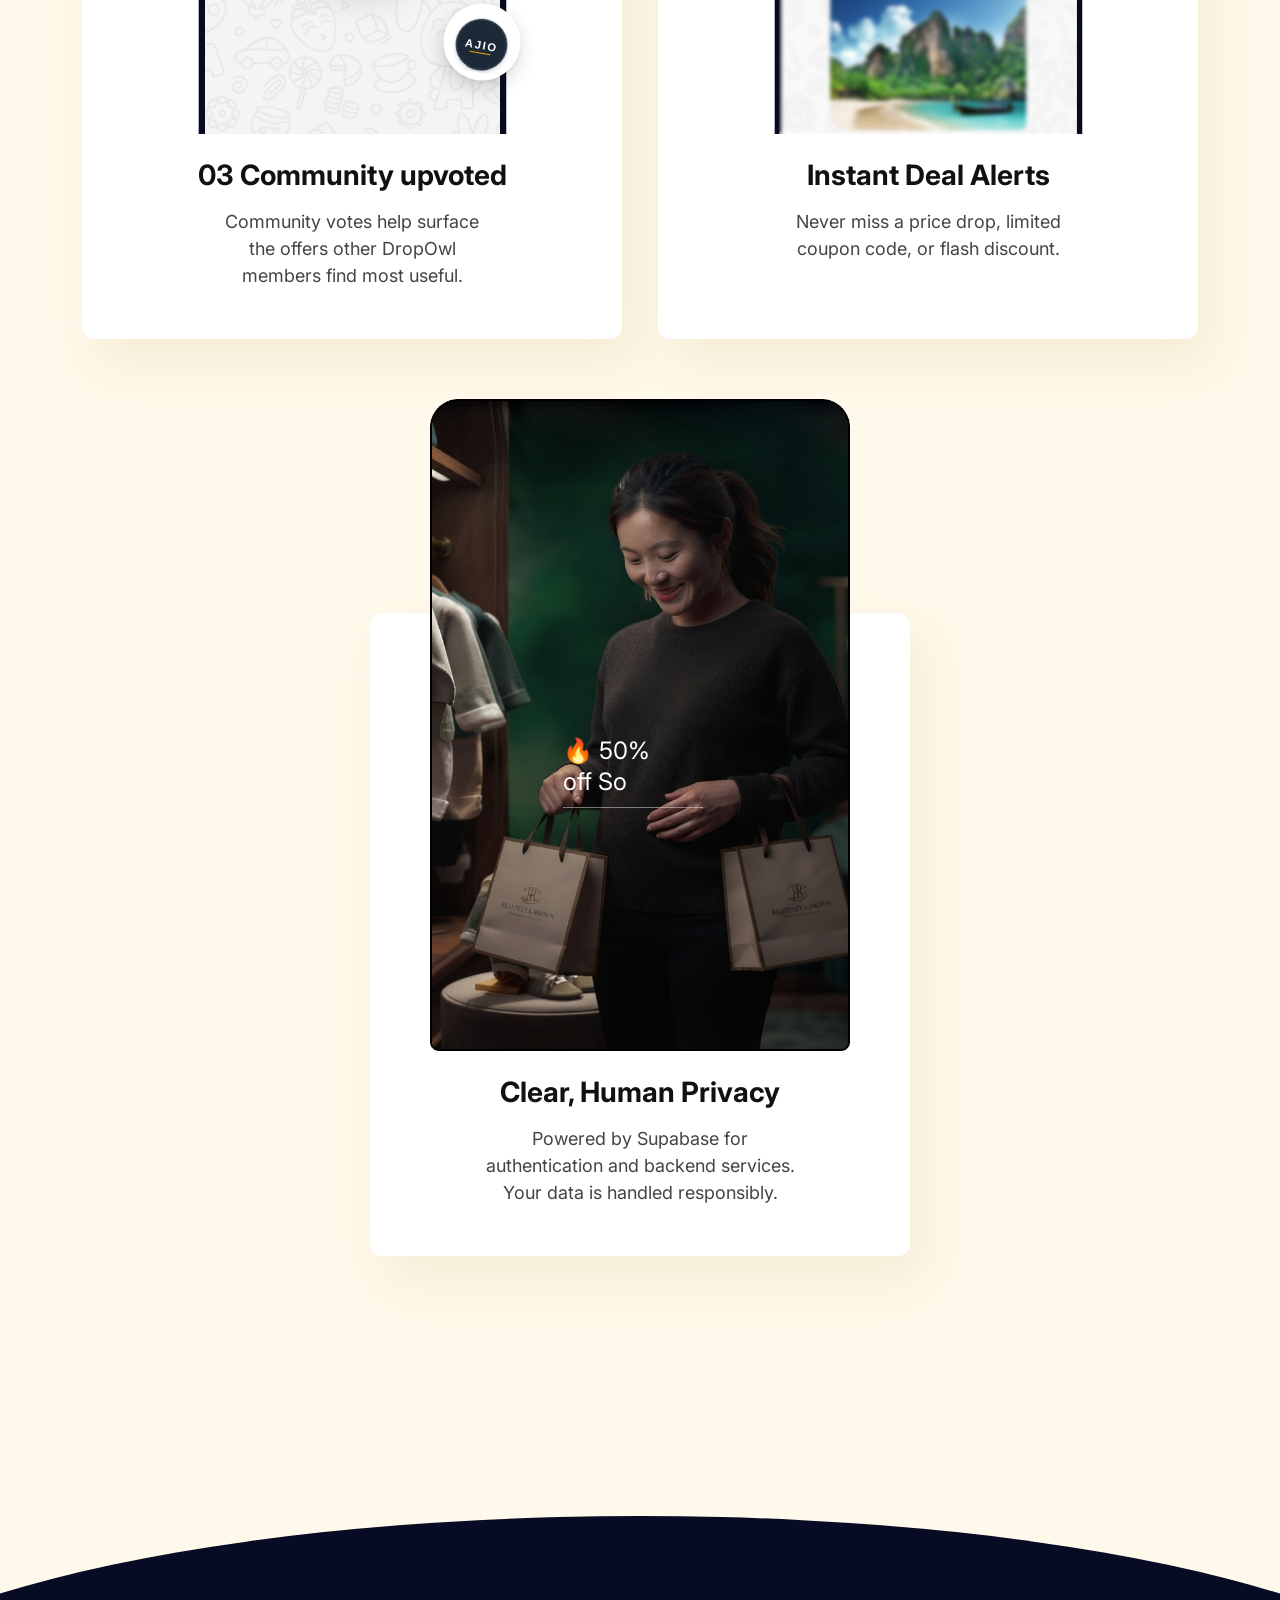
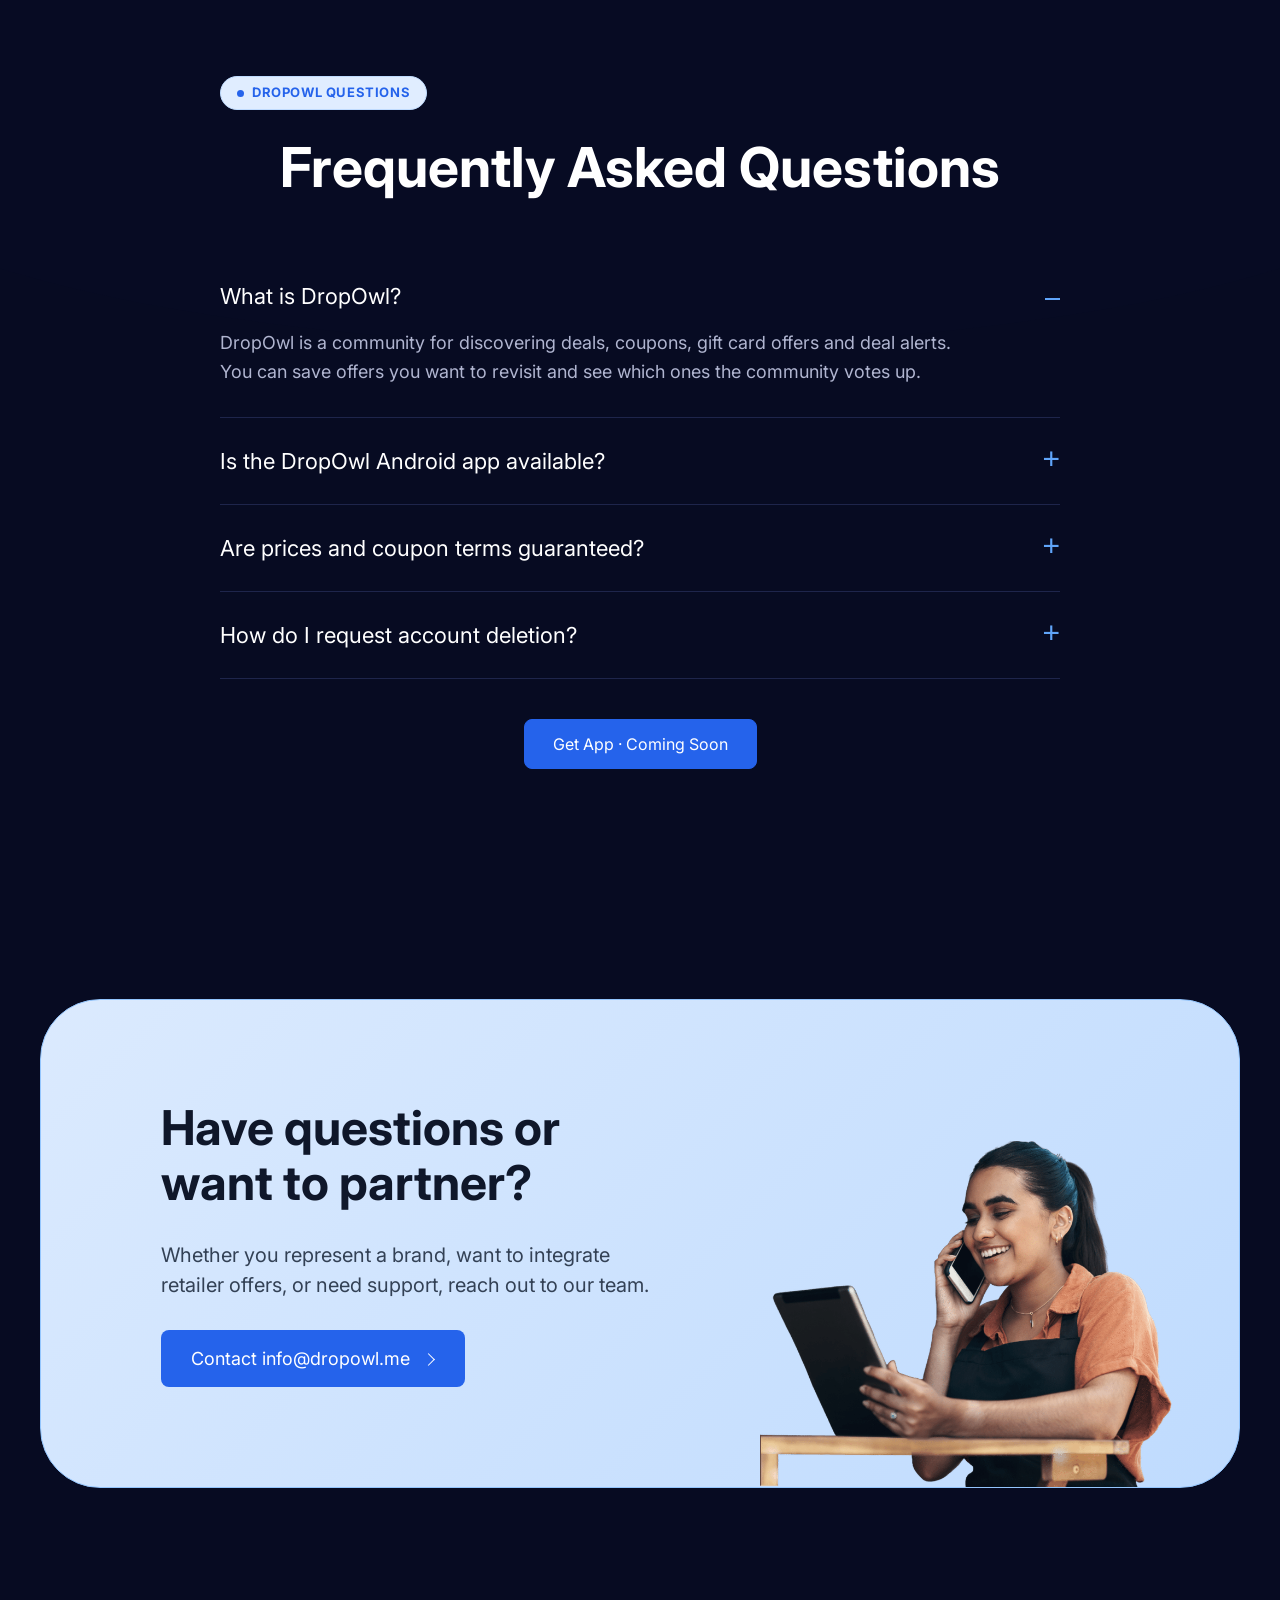
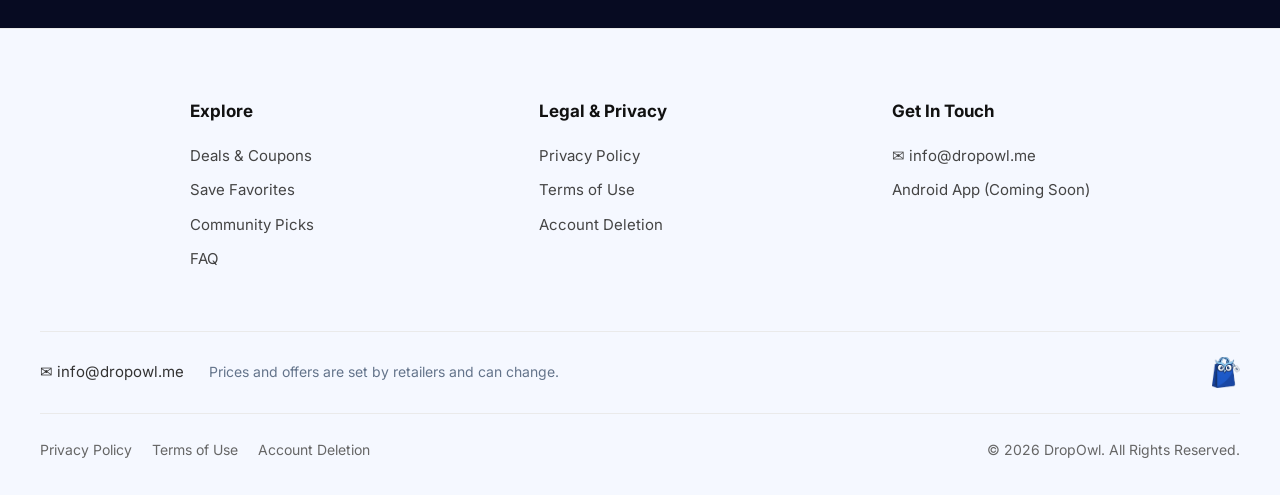
==== commit d32efde8: "Move mobile feature chips apart" ====
--- a/index.html
+++ b/index.html
@@ -22,7 +22,7 @@
     <link href="https://fonts.googleapis.com/css2?family=Caveat:wght@600;700&family=Inter:wght@400;500;600;700;800;900&display=swap" rel="stylesheet">
     
     <!-- Stylesheet -->
-    <link rel="stylesheet" href="css/style.css?v=mobile-chips-20261013b">
+    <link rel="stylesheet" href="css/style.css?v=mobile-chips-20261013d">
 </head>
 <body class="zw-page-6946 i18n-en">
 
--- a/css/style.css
+++ b/css/style.css
@@ -1459,10 +1459,10 @@
     .sectionactive .zwc-oriya { top: 15% !important; left: 2% !important; }
     .sectionactive .zwc-tamil { left: 6% !important; top: 4% !important; }
     .sectionactive .zwc-english { right: 2% !important; top: 6% !important; }
-    .sectionactive .zwc-hindi { right: 26% !important; top: -1% !important; }
+    .sectionactive .zwc-hindi { right: 26% !important; top: -38px !important; }
     .sectionactive .zwc-arabic { left: 2% !important; bottom: 8% !important; top: unset !important; }
     .sectionactive .zwc-gujarati { left: 18% !important; bottom: 0 !important; }
-    .sectionactive .zwc-telugu { right: 3% !important; bottom: 0 !important; top: unset !important; }
+    .sectionactive .zwc-telugu { right: 3% !important; bottom: -38px !important; top: unset !important; }
     .sectionactive .zwc-malayalam { right: 2% !important; bottom: 14% !important; left: unset !important; }
     .zwc-business-section h2 { font-size: 32px !important; }
     .zwc-business-section p { font-size: 16px !important; }
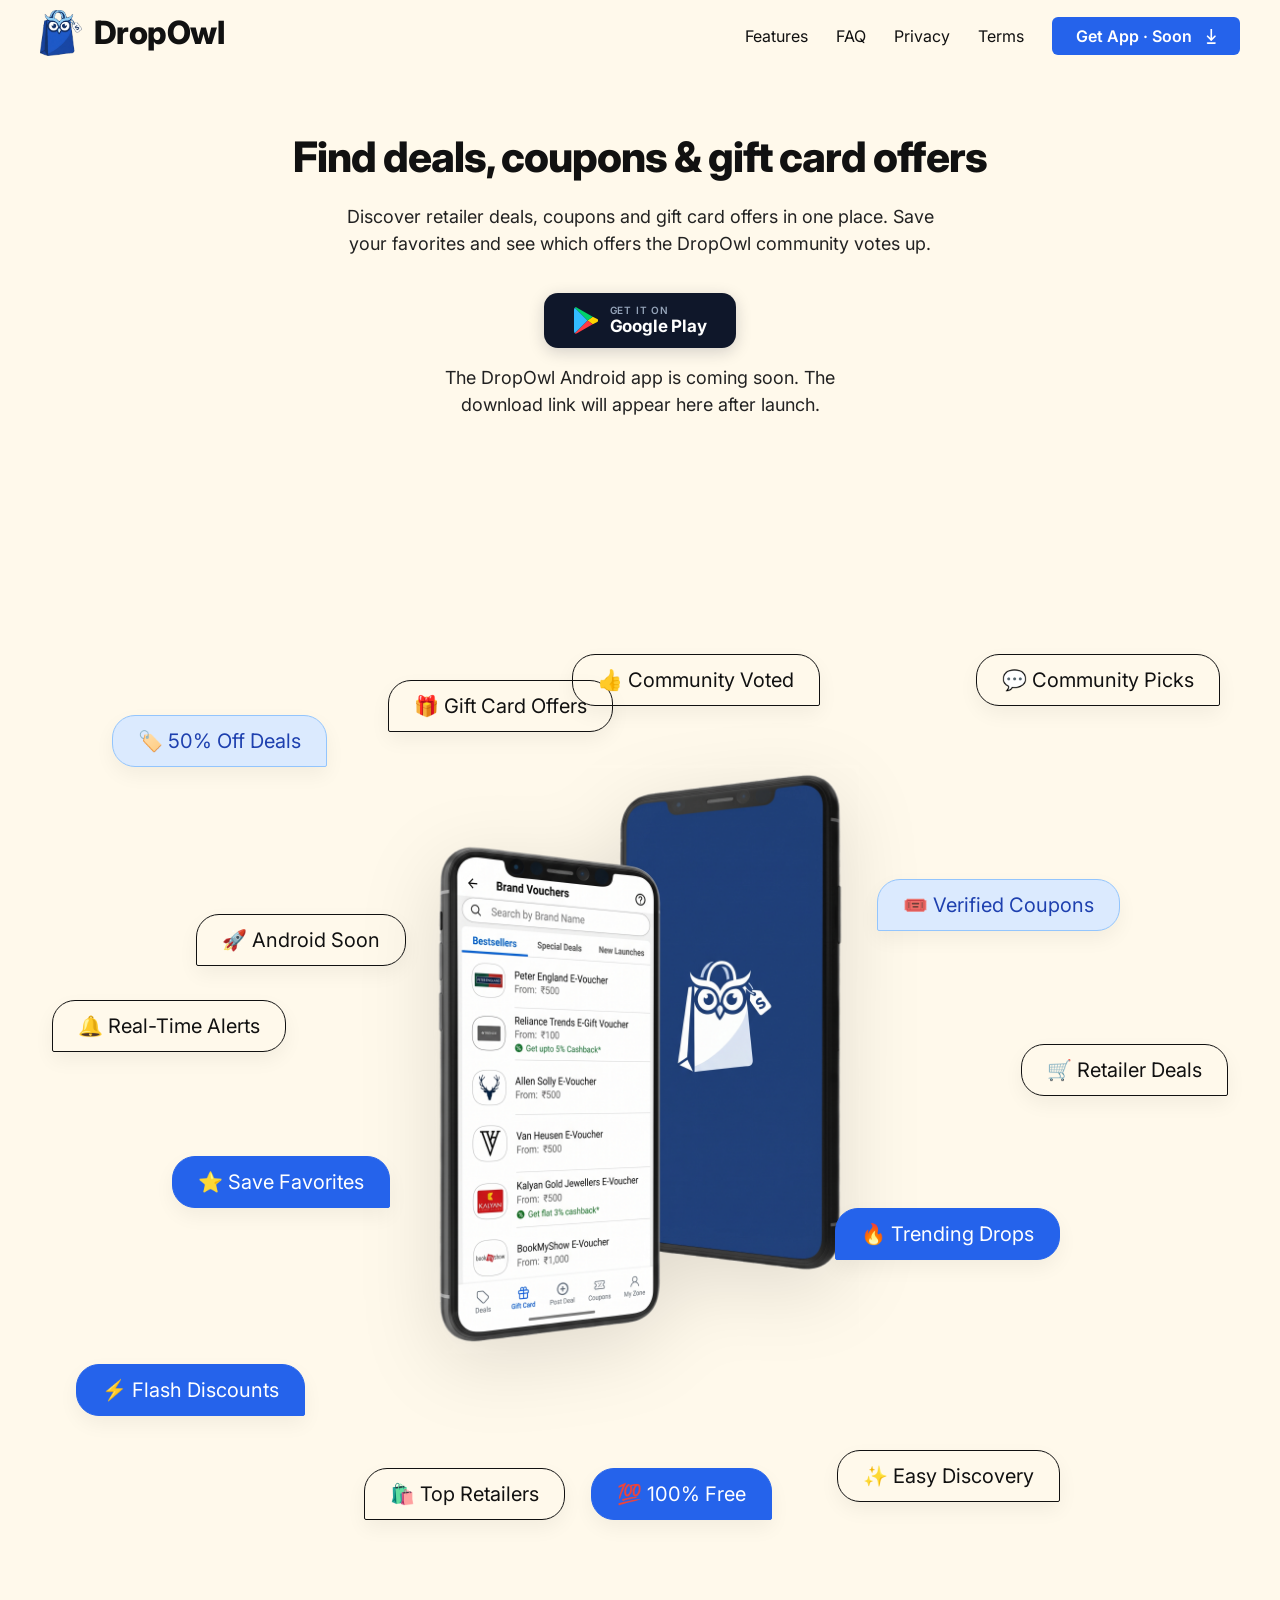
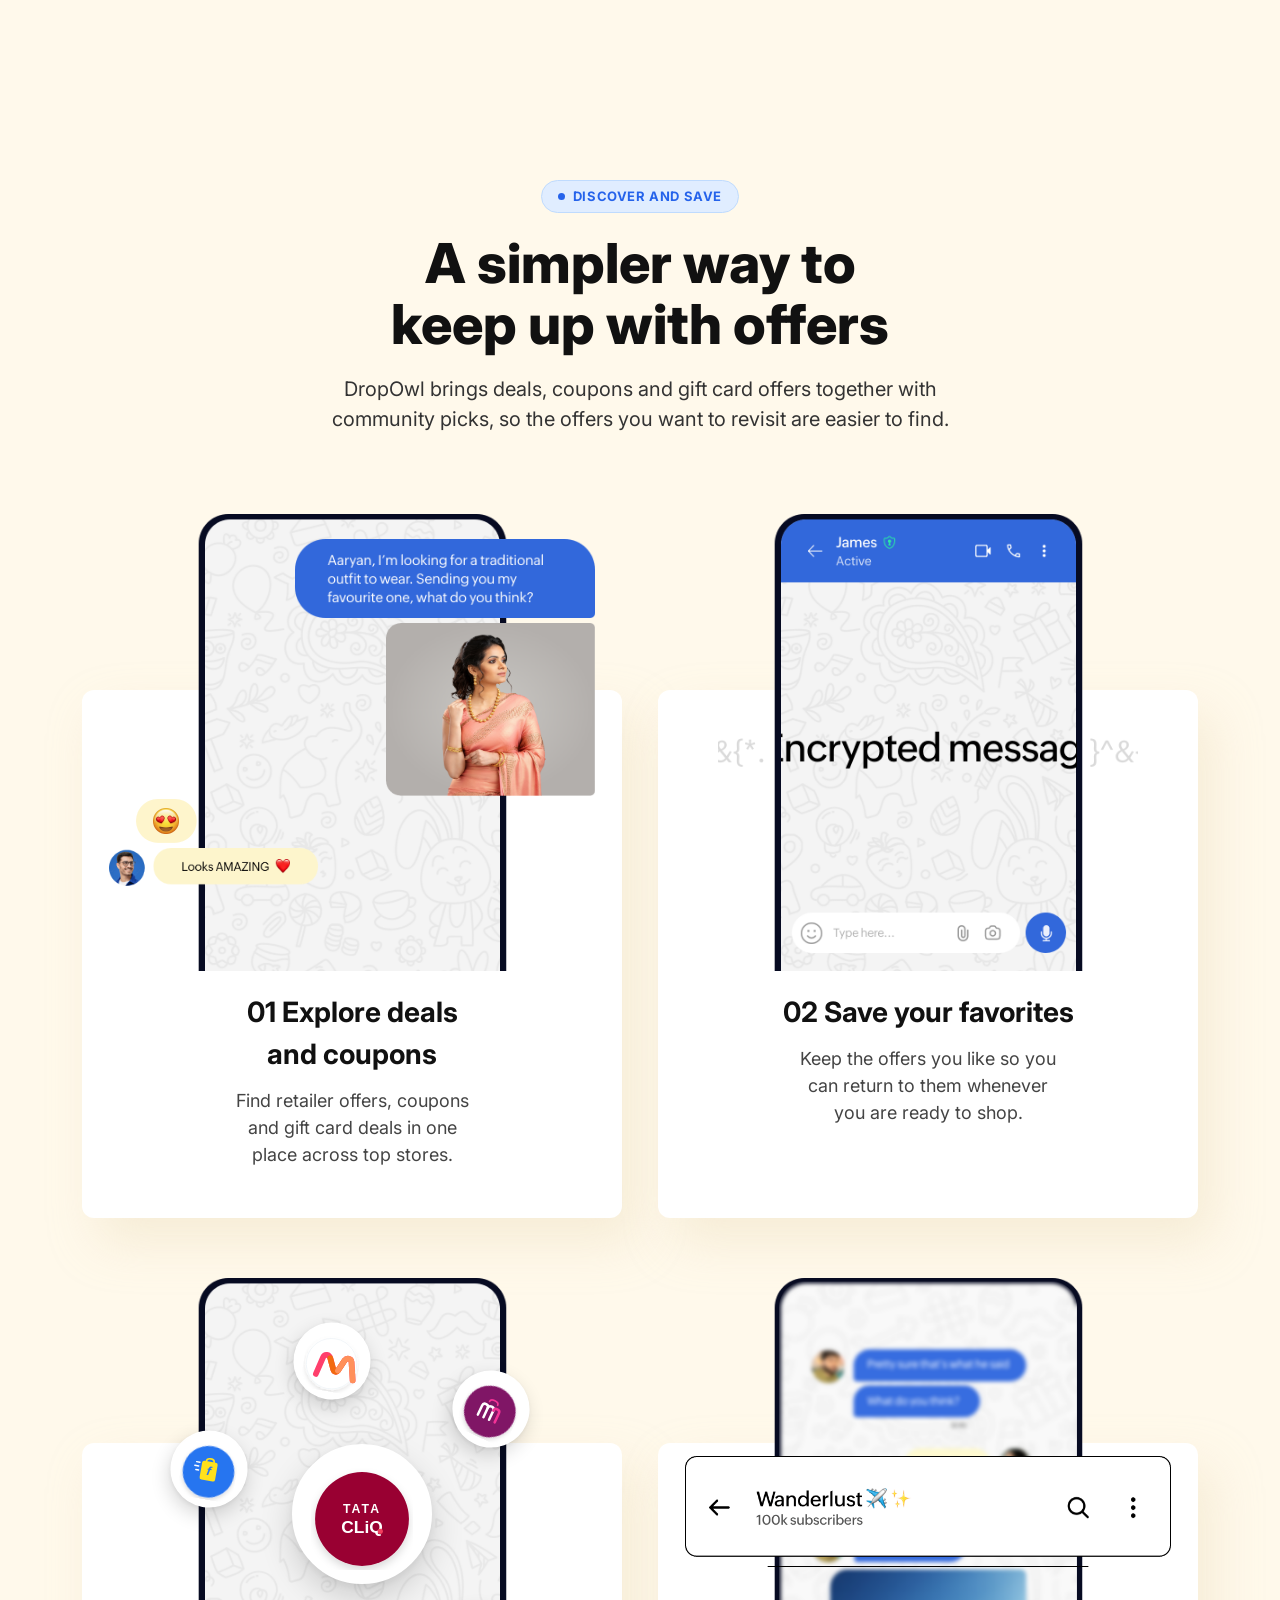
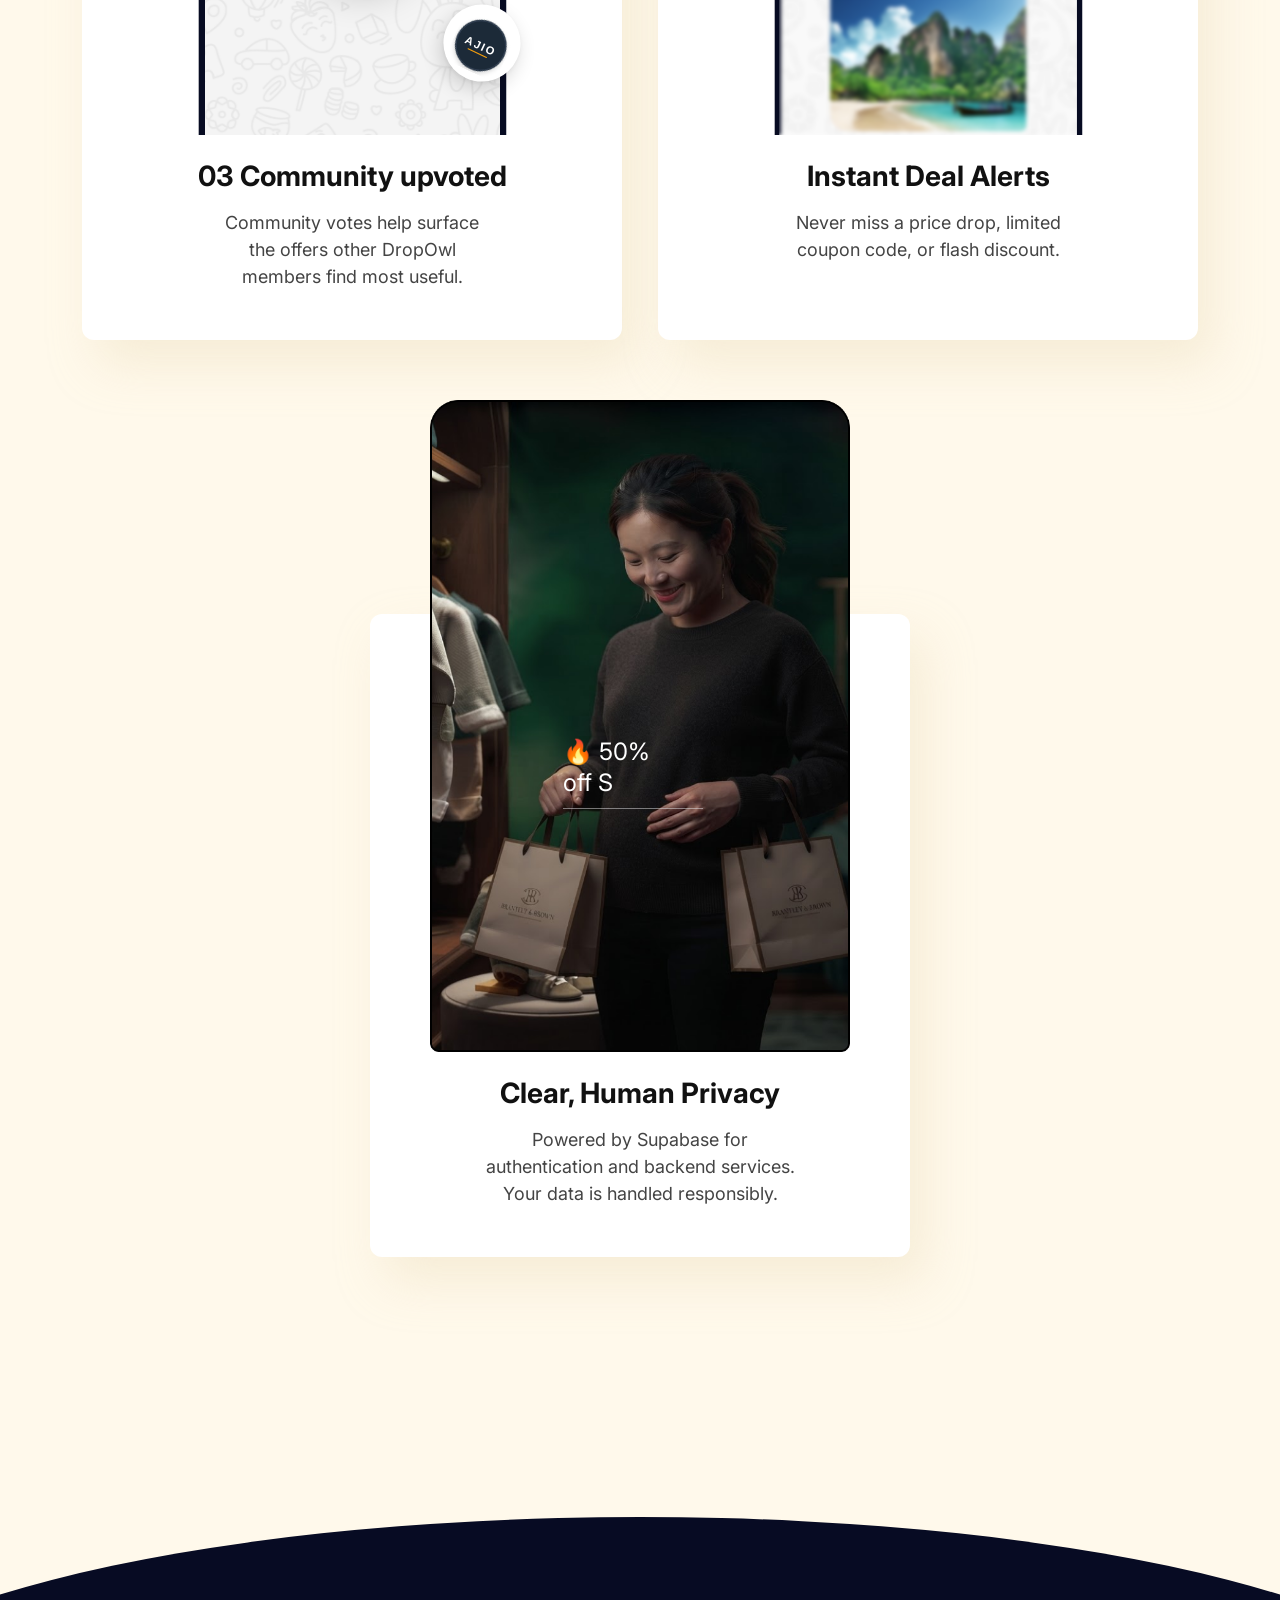
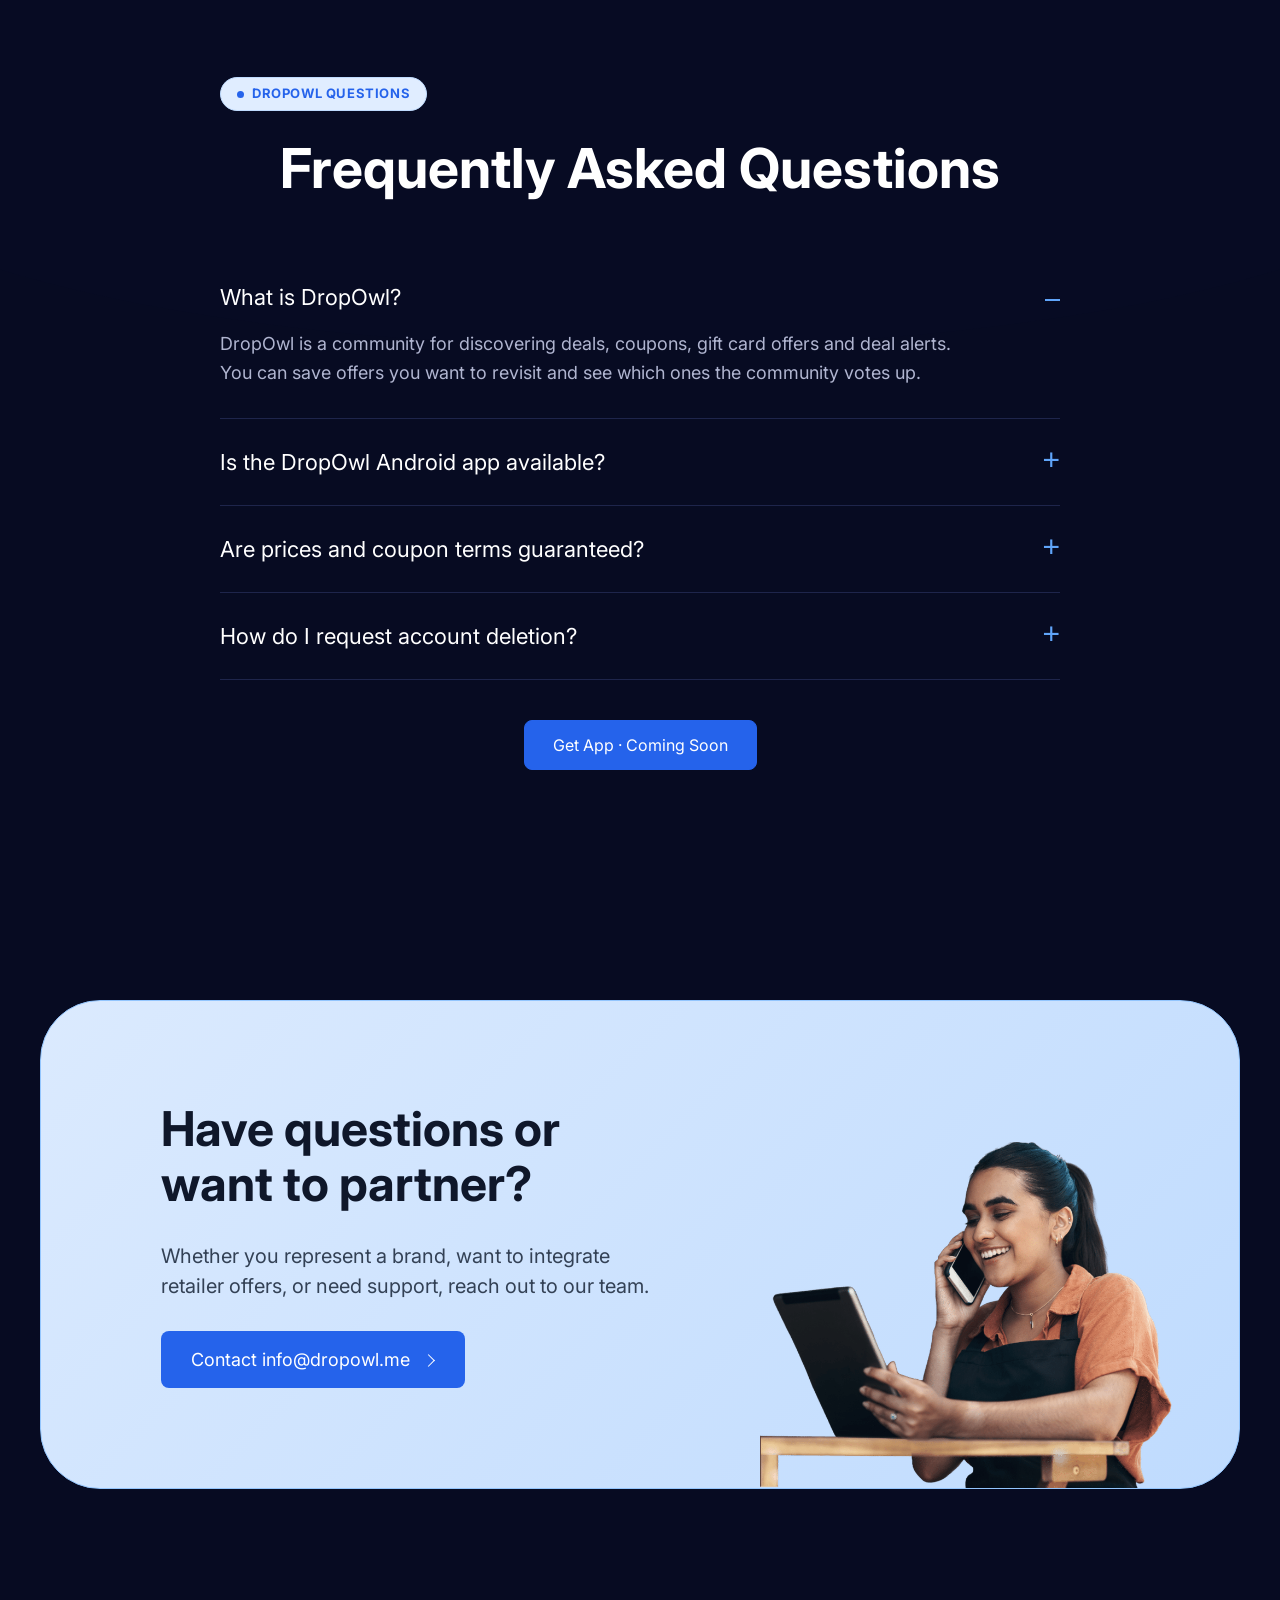
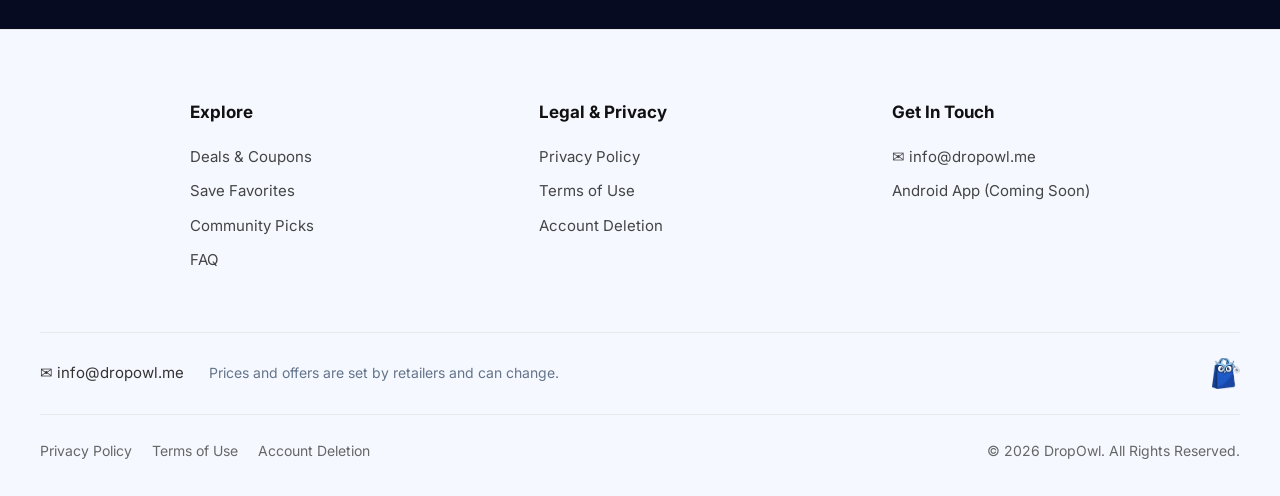
==== commit 97e7ec55: "Stabilize mobile scrolling" ====
--- a/index.html
+++ b/index.html
@@ -22,7 +22,7 @@
     <link href="https://fonts.googleapis.com/css2?family=Caveat:wght@600;700&family=Inter:wght@400;500;600;700;800;900&display=swap" rel="stylesheet">
     
     <!-- Stylesheet -->
-    <link rel="stylesheet" href="css/style.css?v=mobile-chips-20261013d">
+    <link rel="stylesheet" href="css/style.css?v=scroll-stability-20261013e">
 </head>
 <body class="zw-page-6946 i18n-en">
 
--- a/css/style.css
+++ b/css/style.css
@@ -87,7 +87,7 @@
 
 .zw-product-header {
     background: var(--bg-page);
-    transition: all 0.3s ease;
+    transition: background-color 0.3s ease;
 }
 
 .zw-product-header .content-wrap {
@@ -98,11 +98,12 @@
     padding: 10px 40px;
     max-width: 1600px;
     margin: 0 auto;
-    transition: border-bottom 0.25s ease;
+    border-bottom: 1px solid transparent;
+    transition: border-bottom-color 0.25s ease;
 }
 
 .zw-product-header .content-wrap.active {
-    border-bottom: 1px solid var(--border-color);
+    border-bottom-color: var(--border-color);
 }
 
 .brand-link {
@@ -1281,6 +1282,10 @@
 }
 
 @media only screen and (max-width: 991px) {
+    html,
+    body {
+        overscroll-behavior-y: none;
+    }
     header {
         position: fixed;
         inset: 0 0 auto;
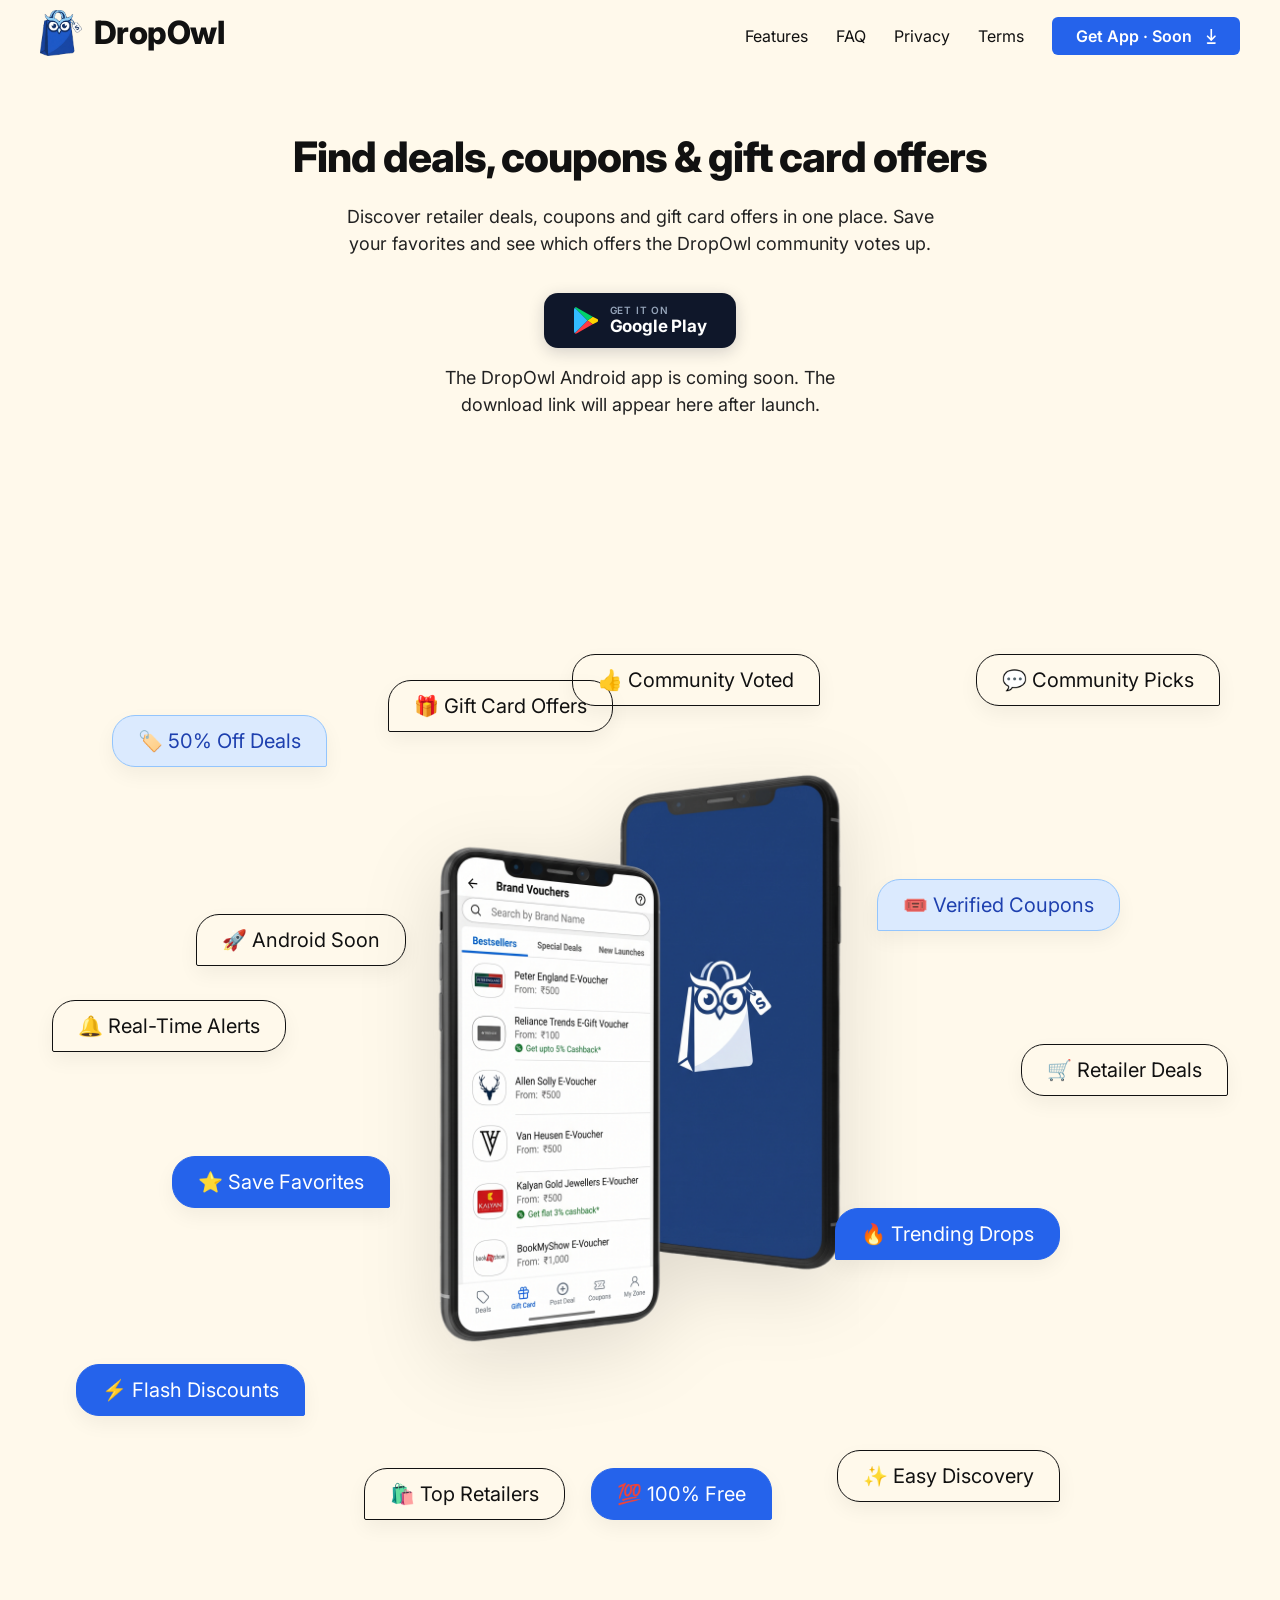
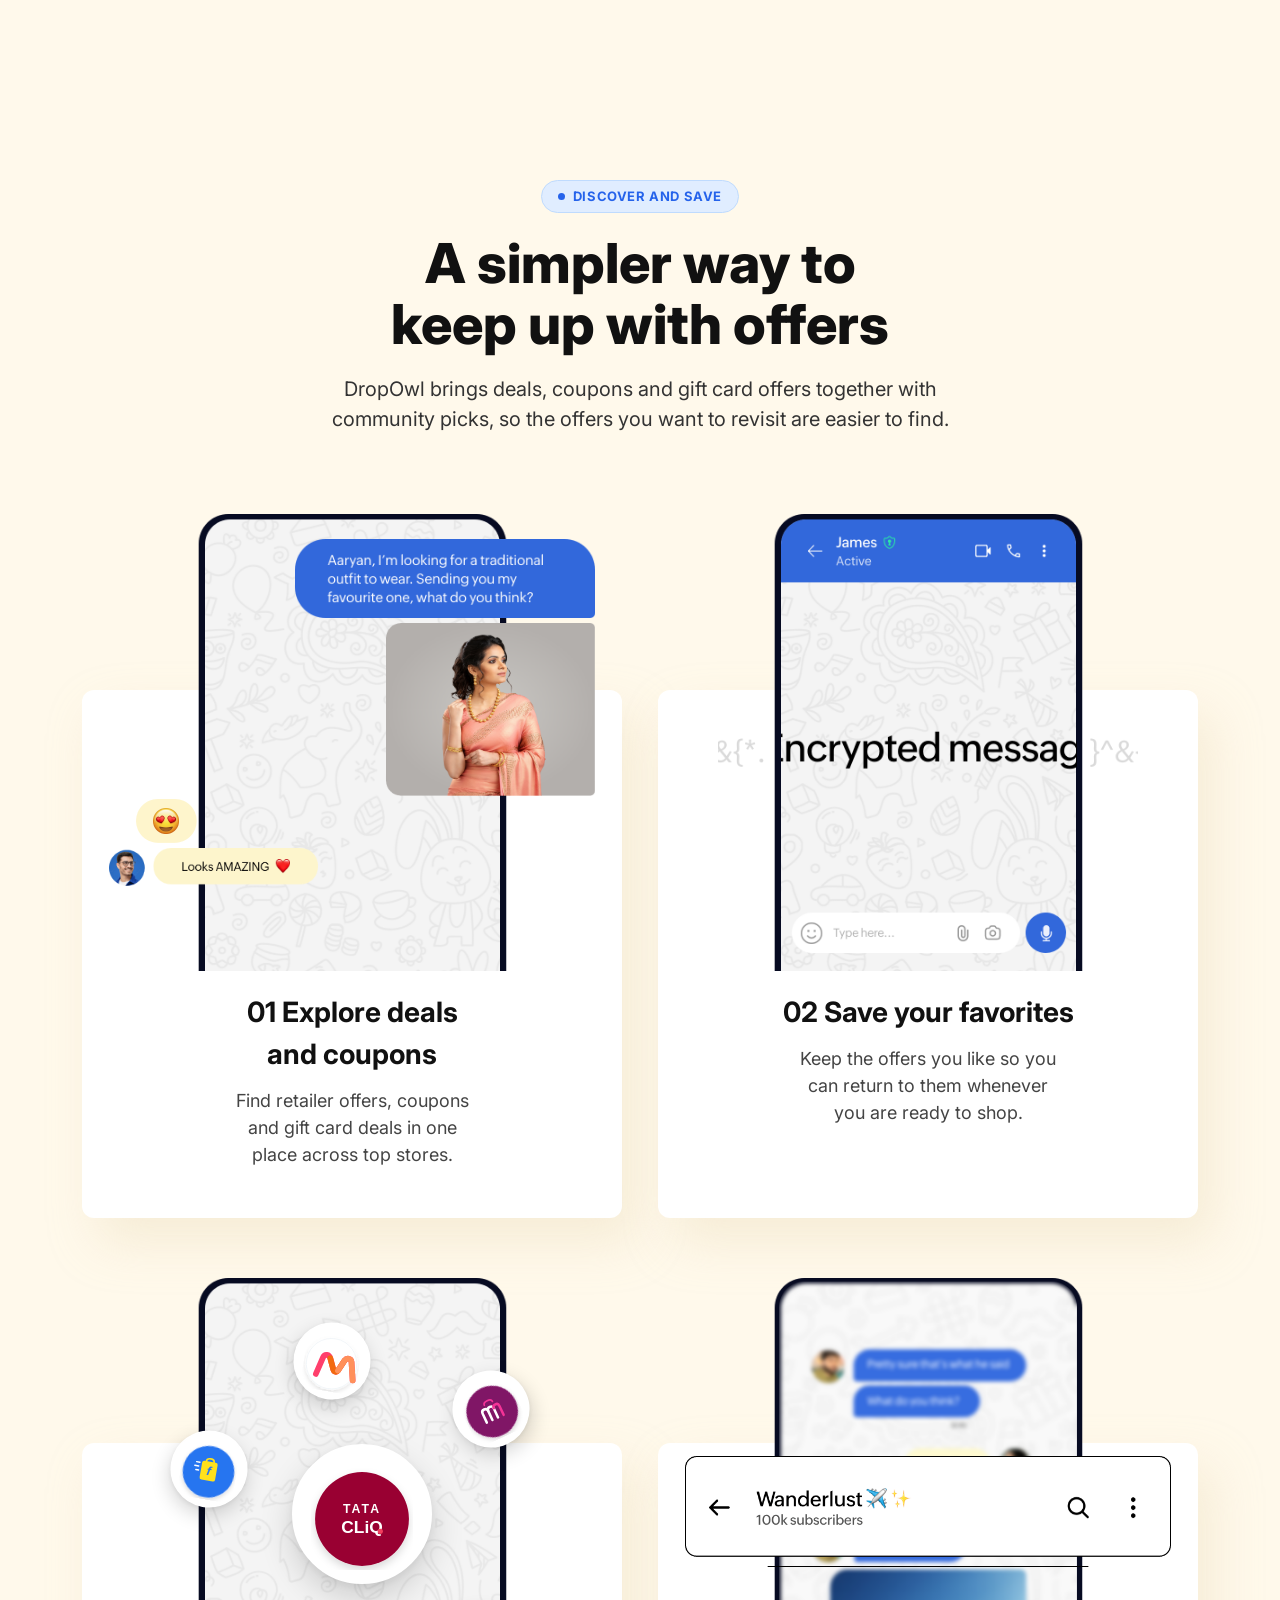
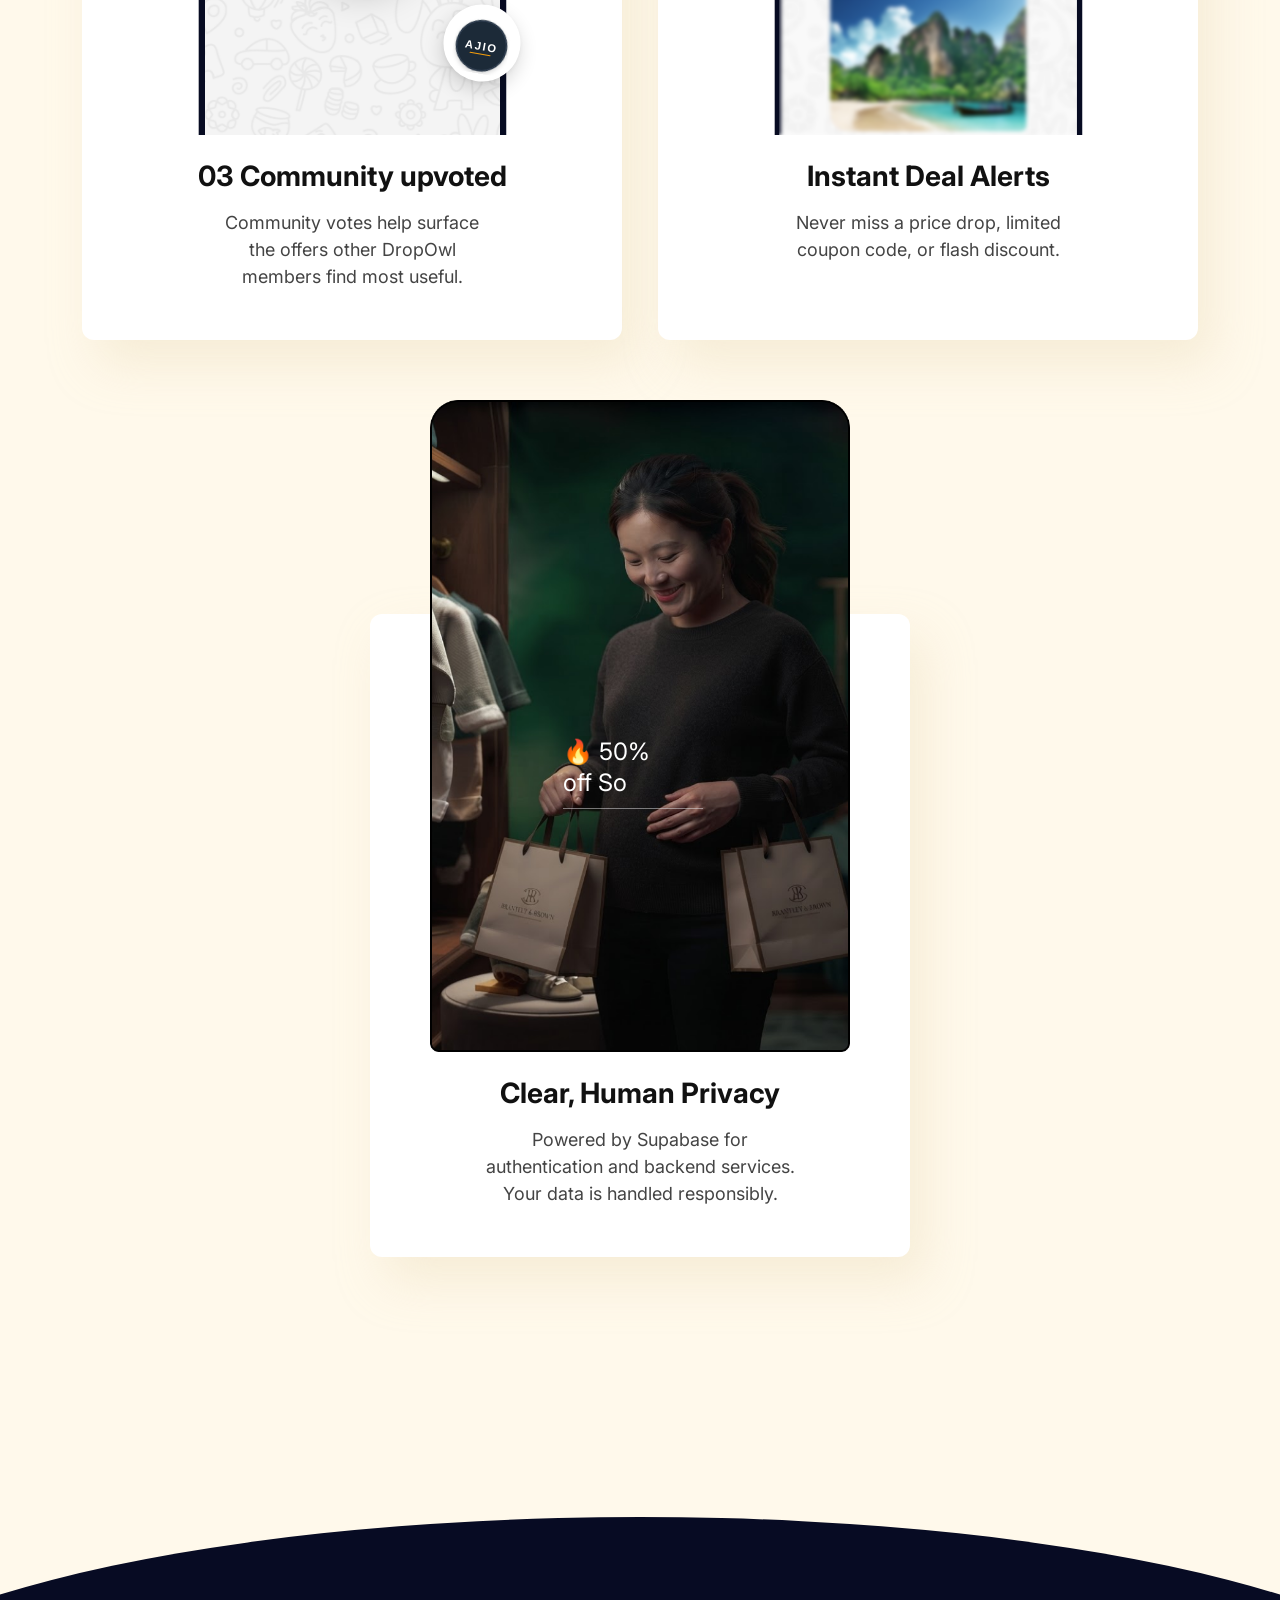
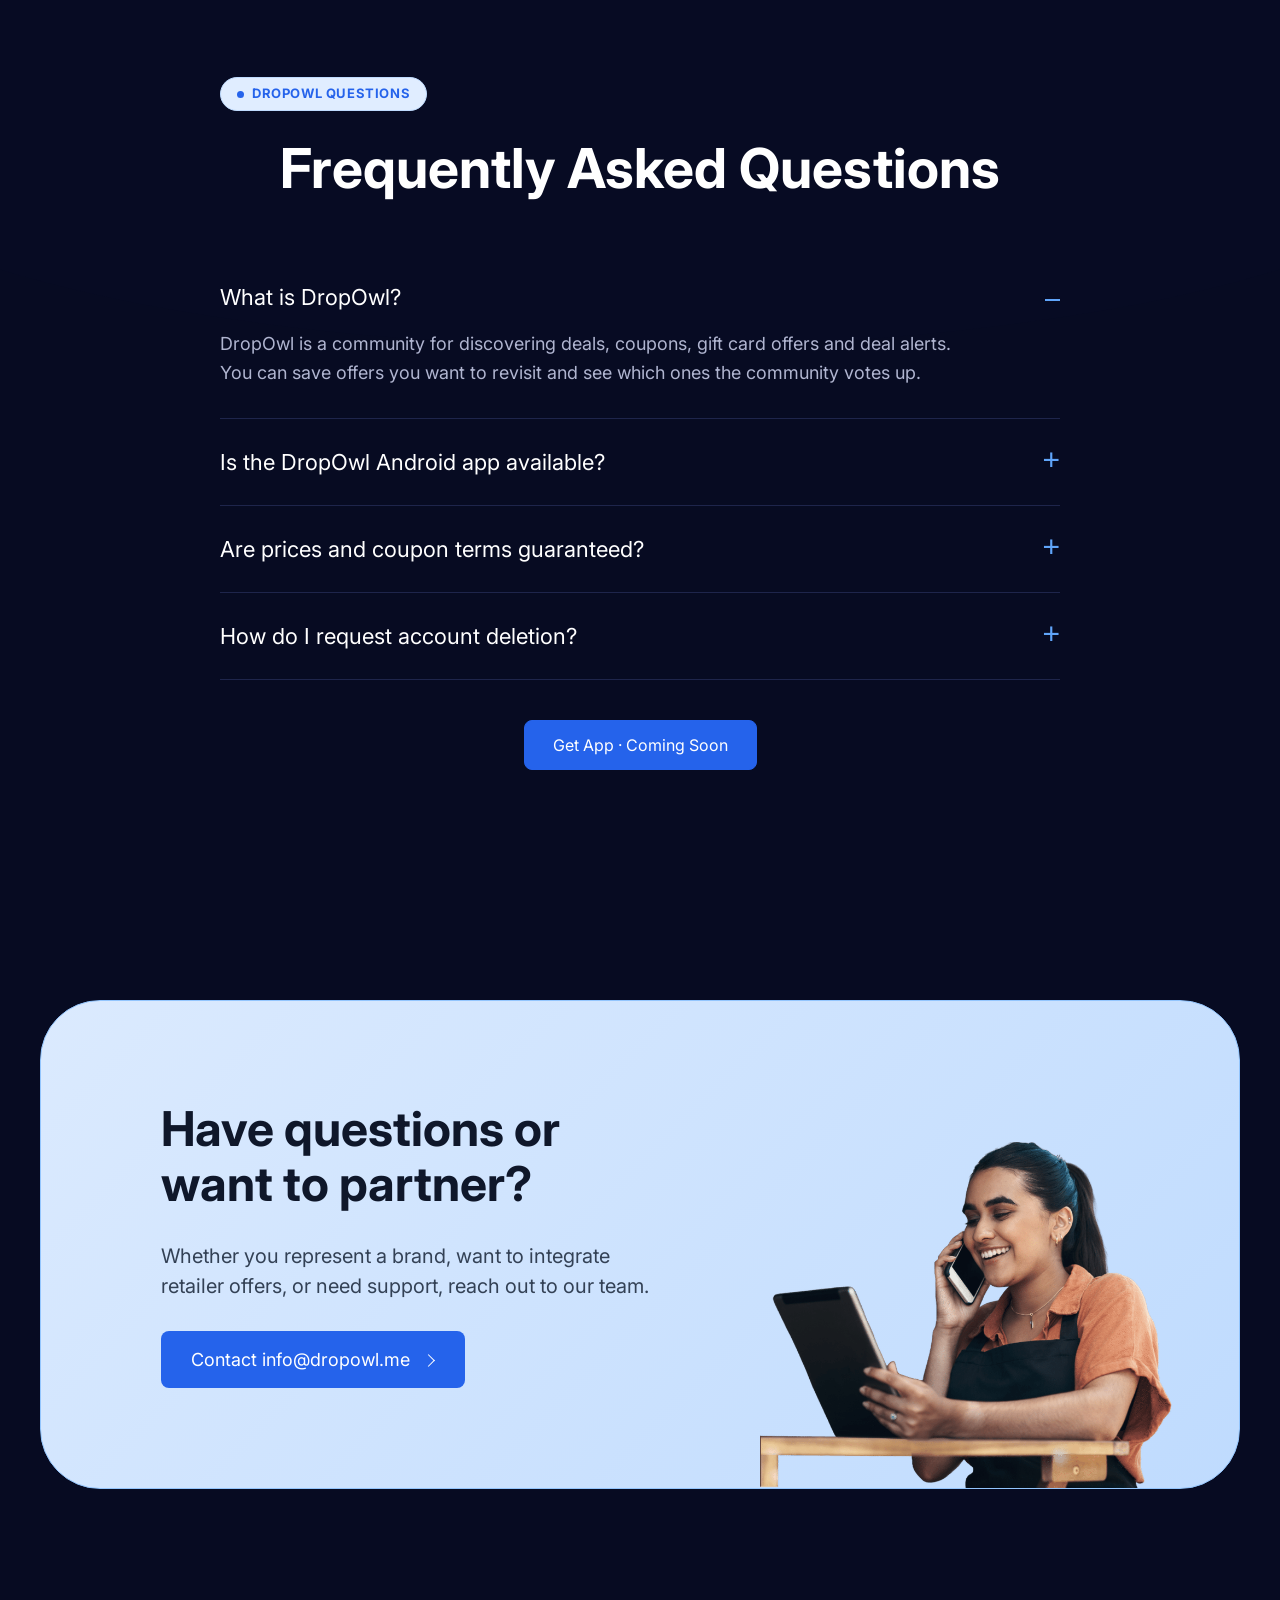
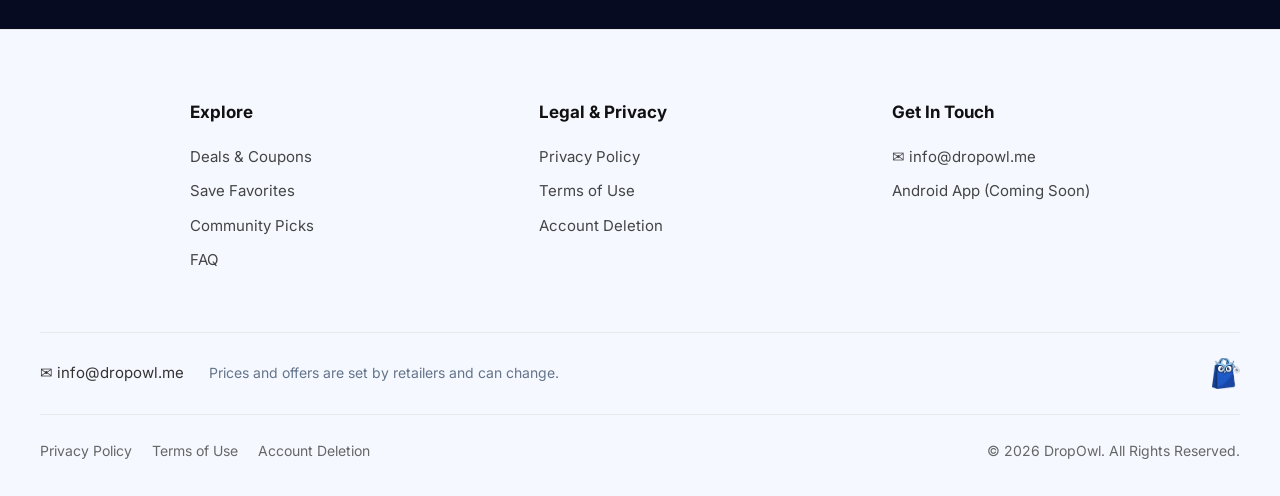
==== commit b9fbf99d: "Prevent horizontal page movement on mobile" ====
--- a/index.html
+++ b/index.html
@@ -22,7 +22,7 @@
     <link href="https://fonts.googleapis.com/css2?family=Caveat:wght@600;700&family=Inter:wght@400;500;600;700;800;900&display=swap" rel="stylesheet">
     
     <!-- Stylesheet -->
-    <link rel="stylesheet" href="css/style.css?v=scroll-stability-20261013e">
+    <link rel="stylesheet" href="css/style.css?v=scroll-stability-20261013f">
 </head>
 <body class="zw-page-6946 i18n-en">
 
--- a/css/style.css
+++ b/css/style.css
@@ -41,7 +41,7 @@
     font-family: var(--zf-primary-regular);
     font-size: 16px;
     line-height: 1.5;
-    overflow-x: hidden;
+    overflow-x: clip;
     width: 100%;
 }
 
@@ -1284,7 +1284,7 @@
 @media only screen and (max-width: 991px) {
     html,
     body {
-        overscroll-behavior-y: none;
+        overscroll-behavior: none;
     }
     header {
         position: fixed;
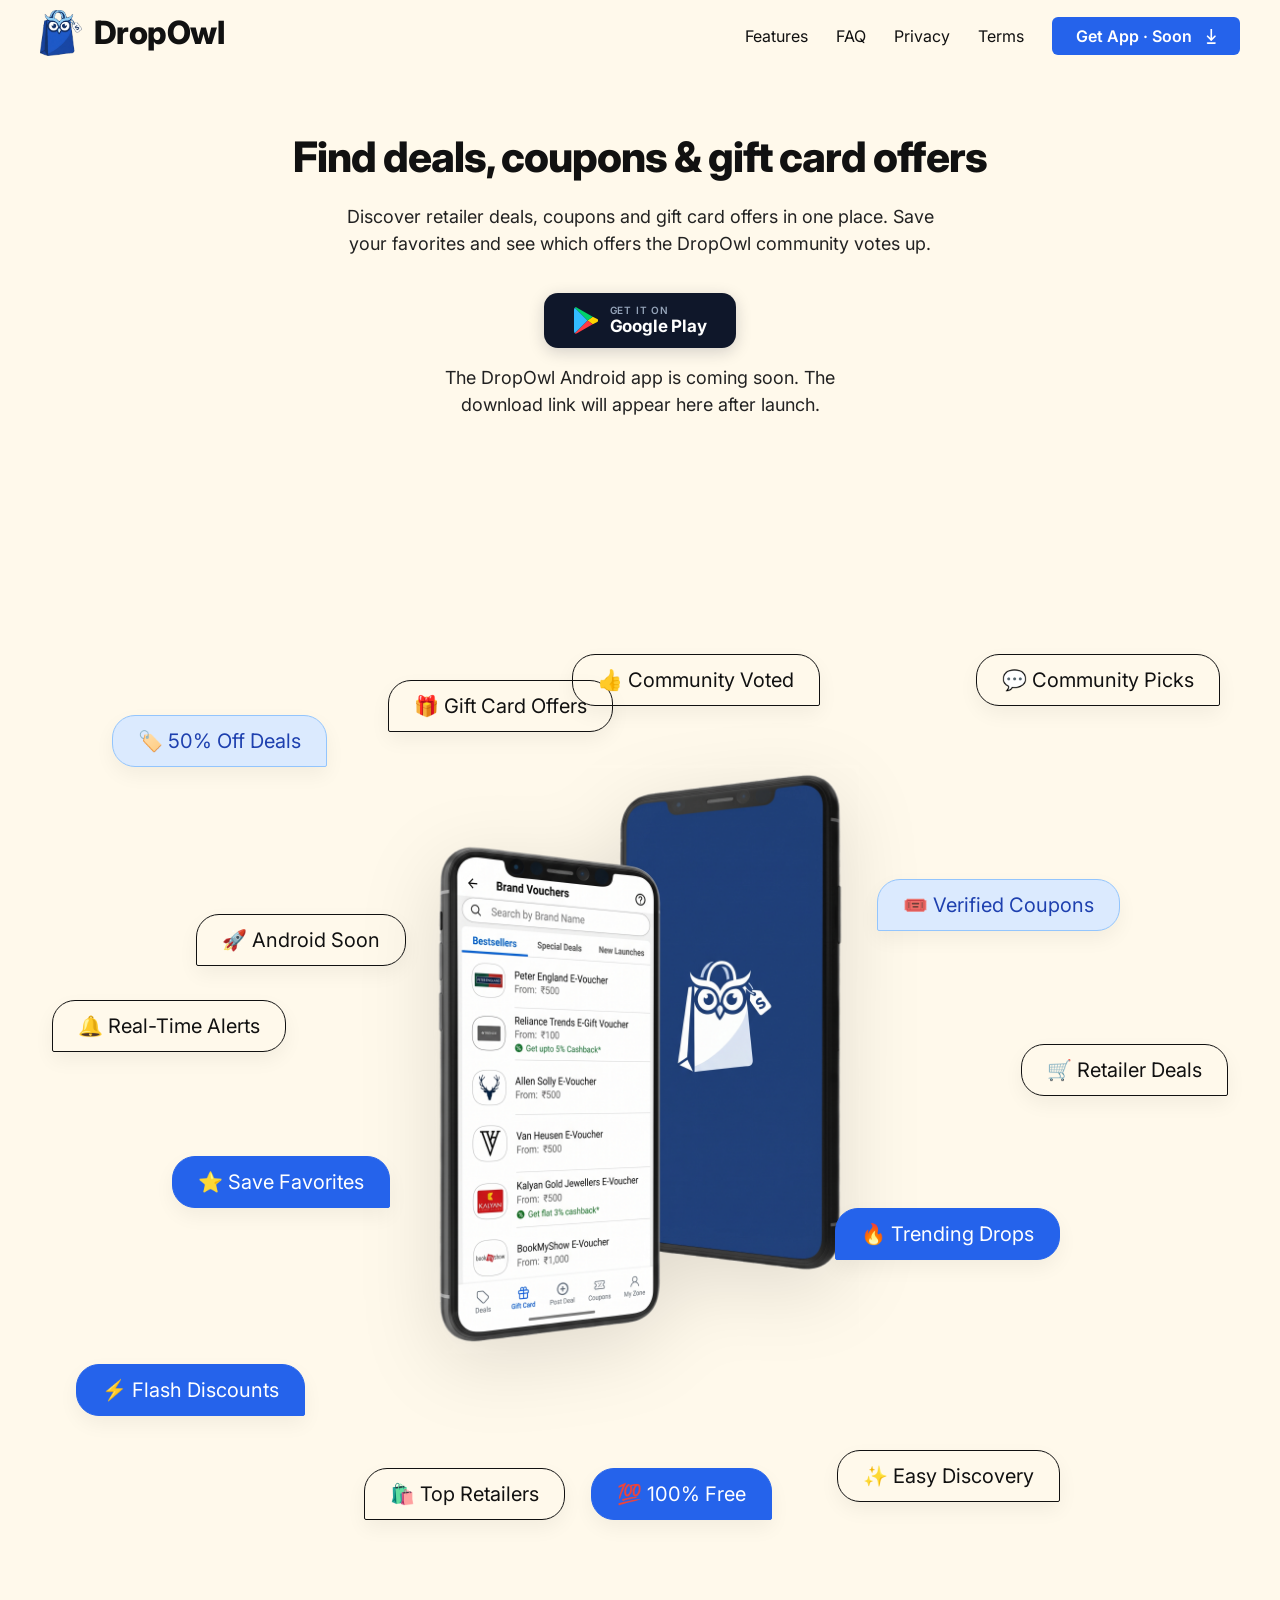
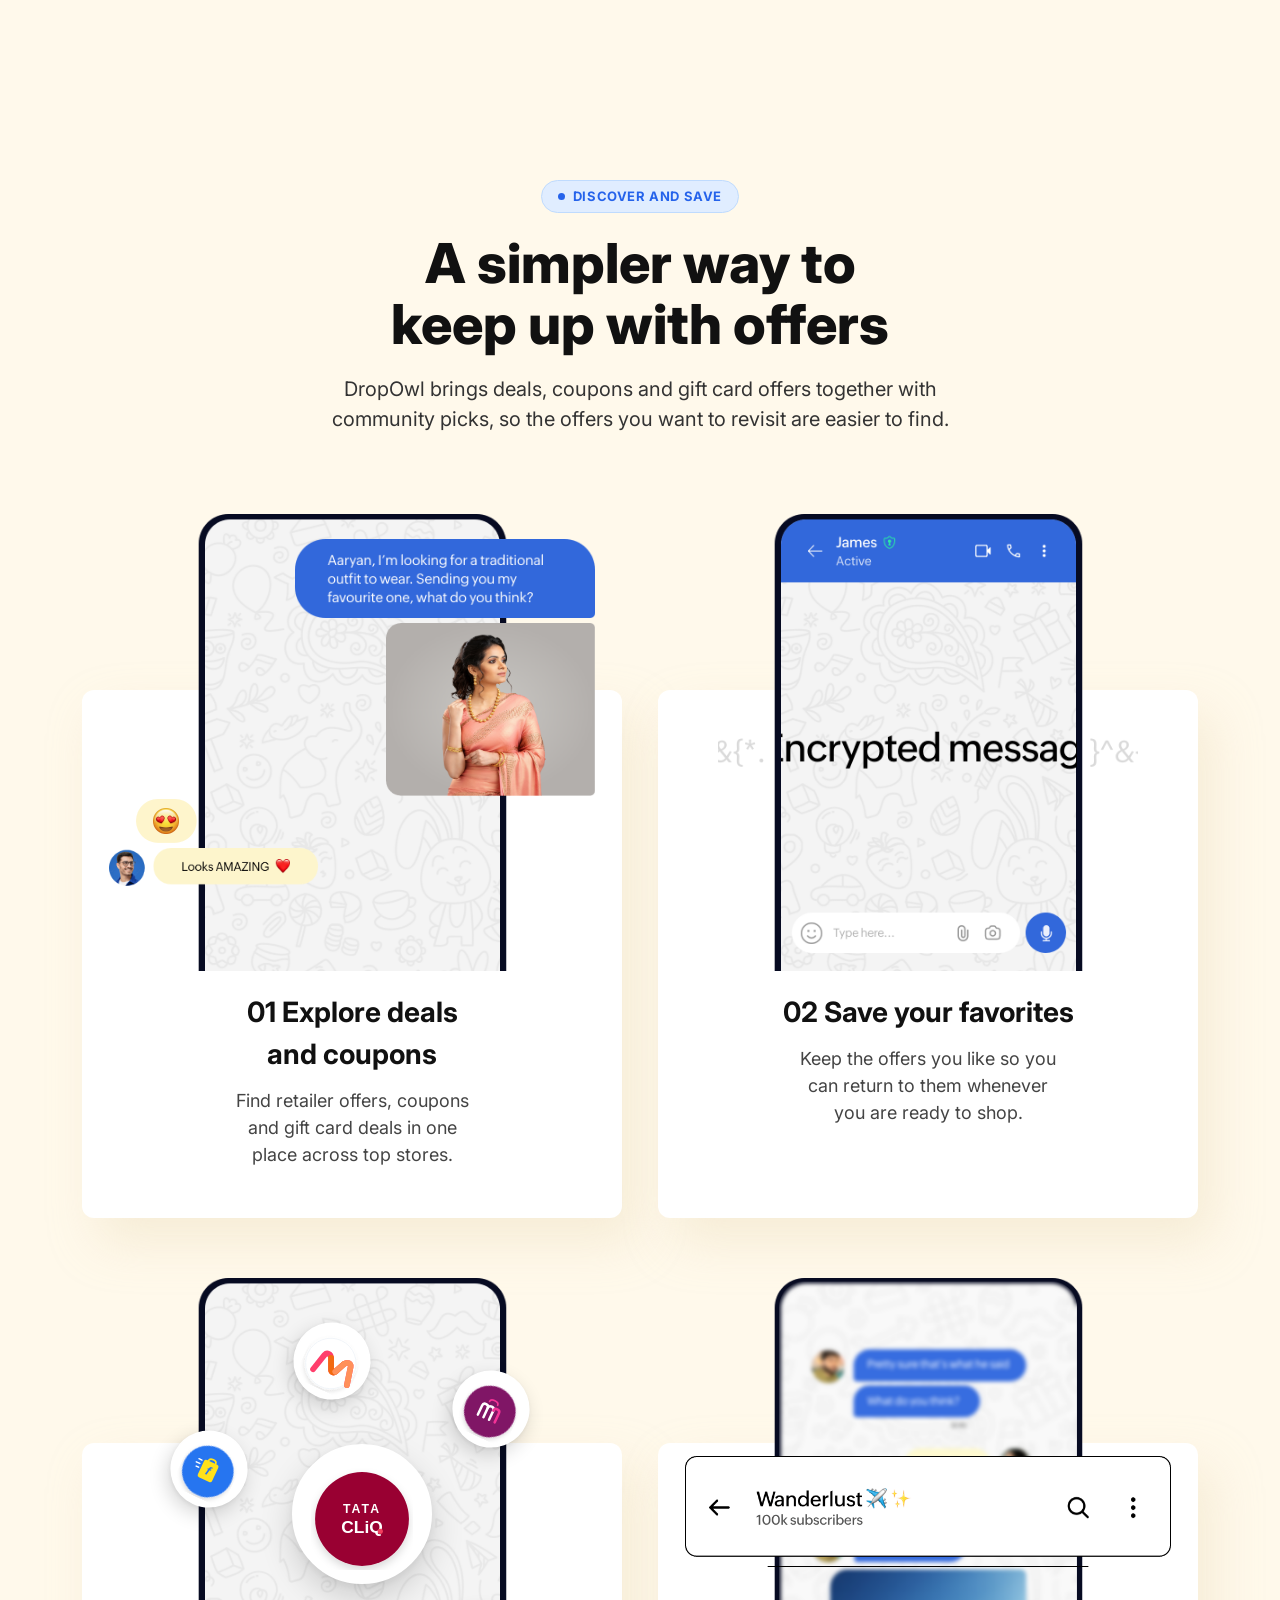
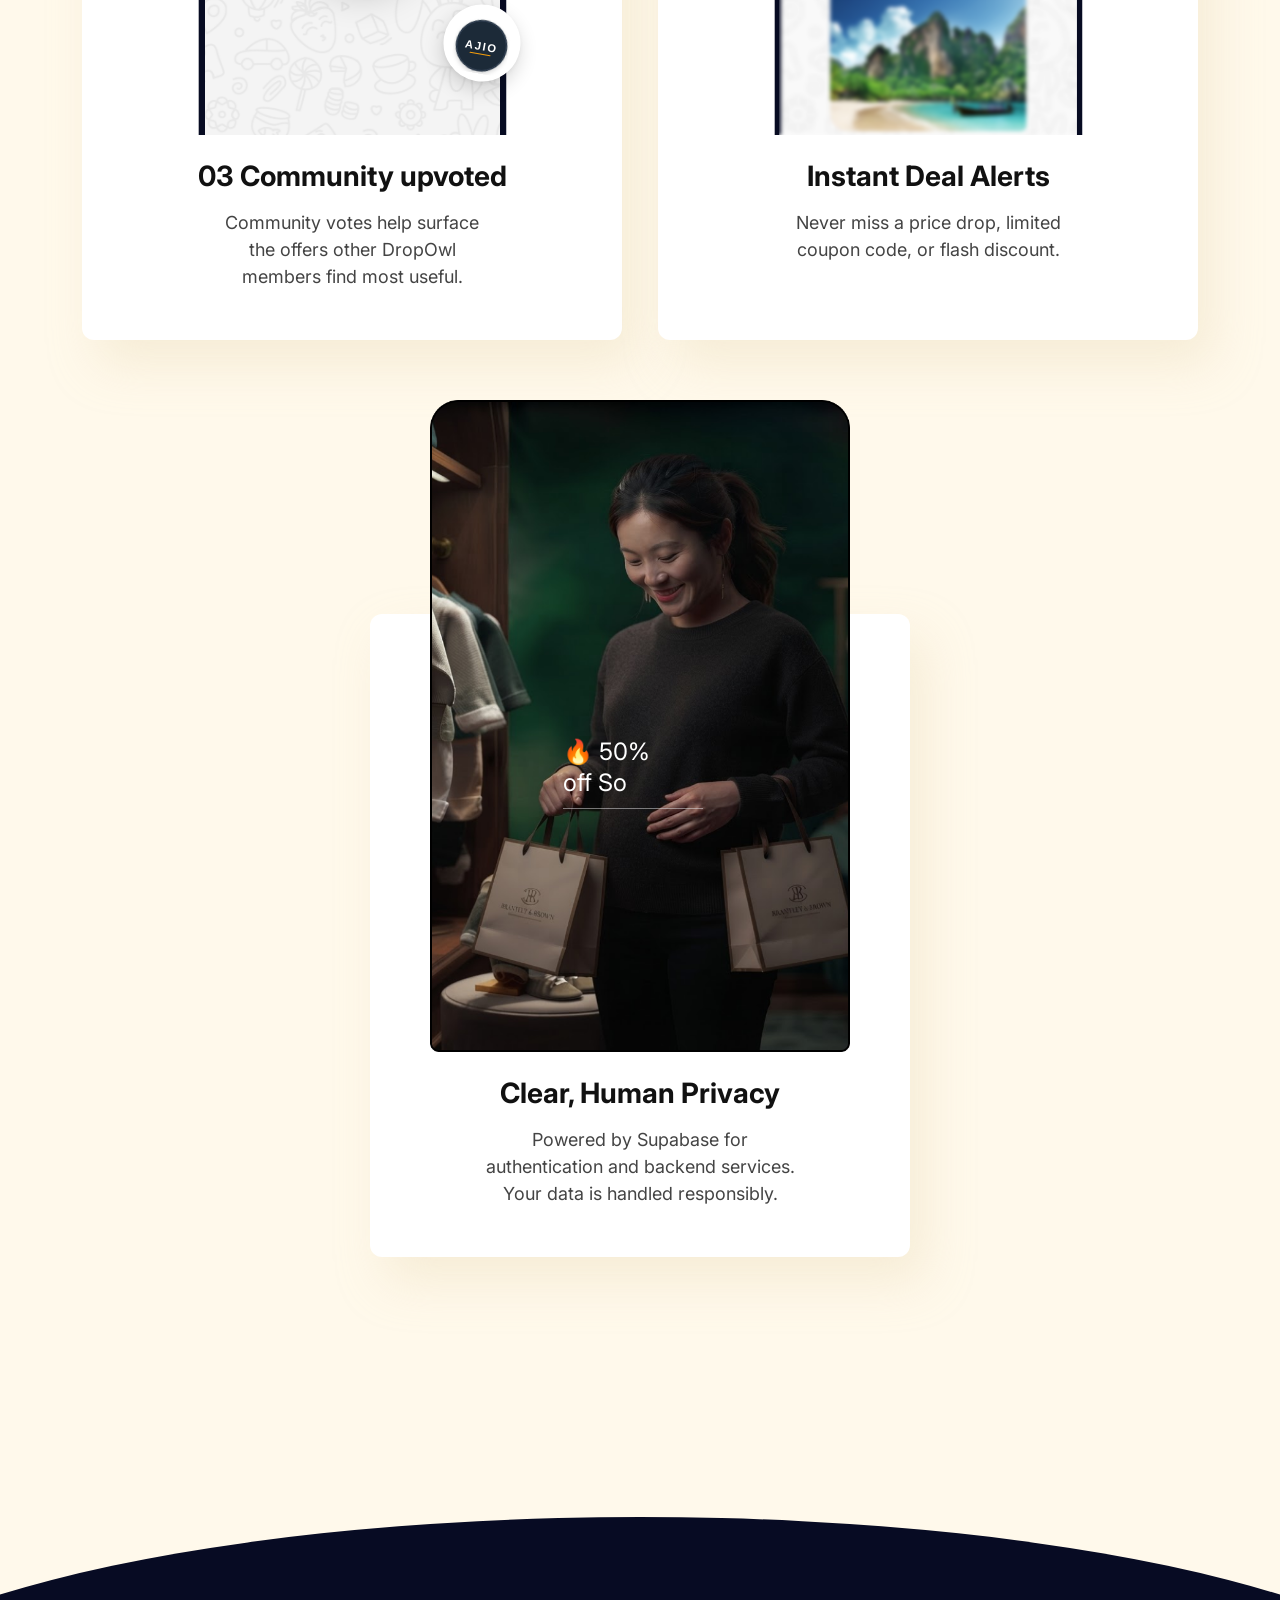
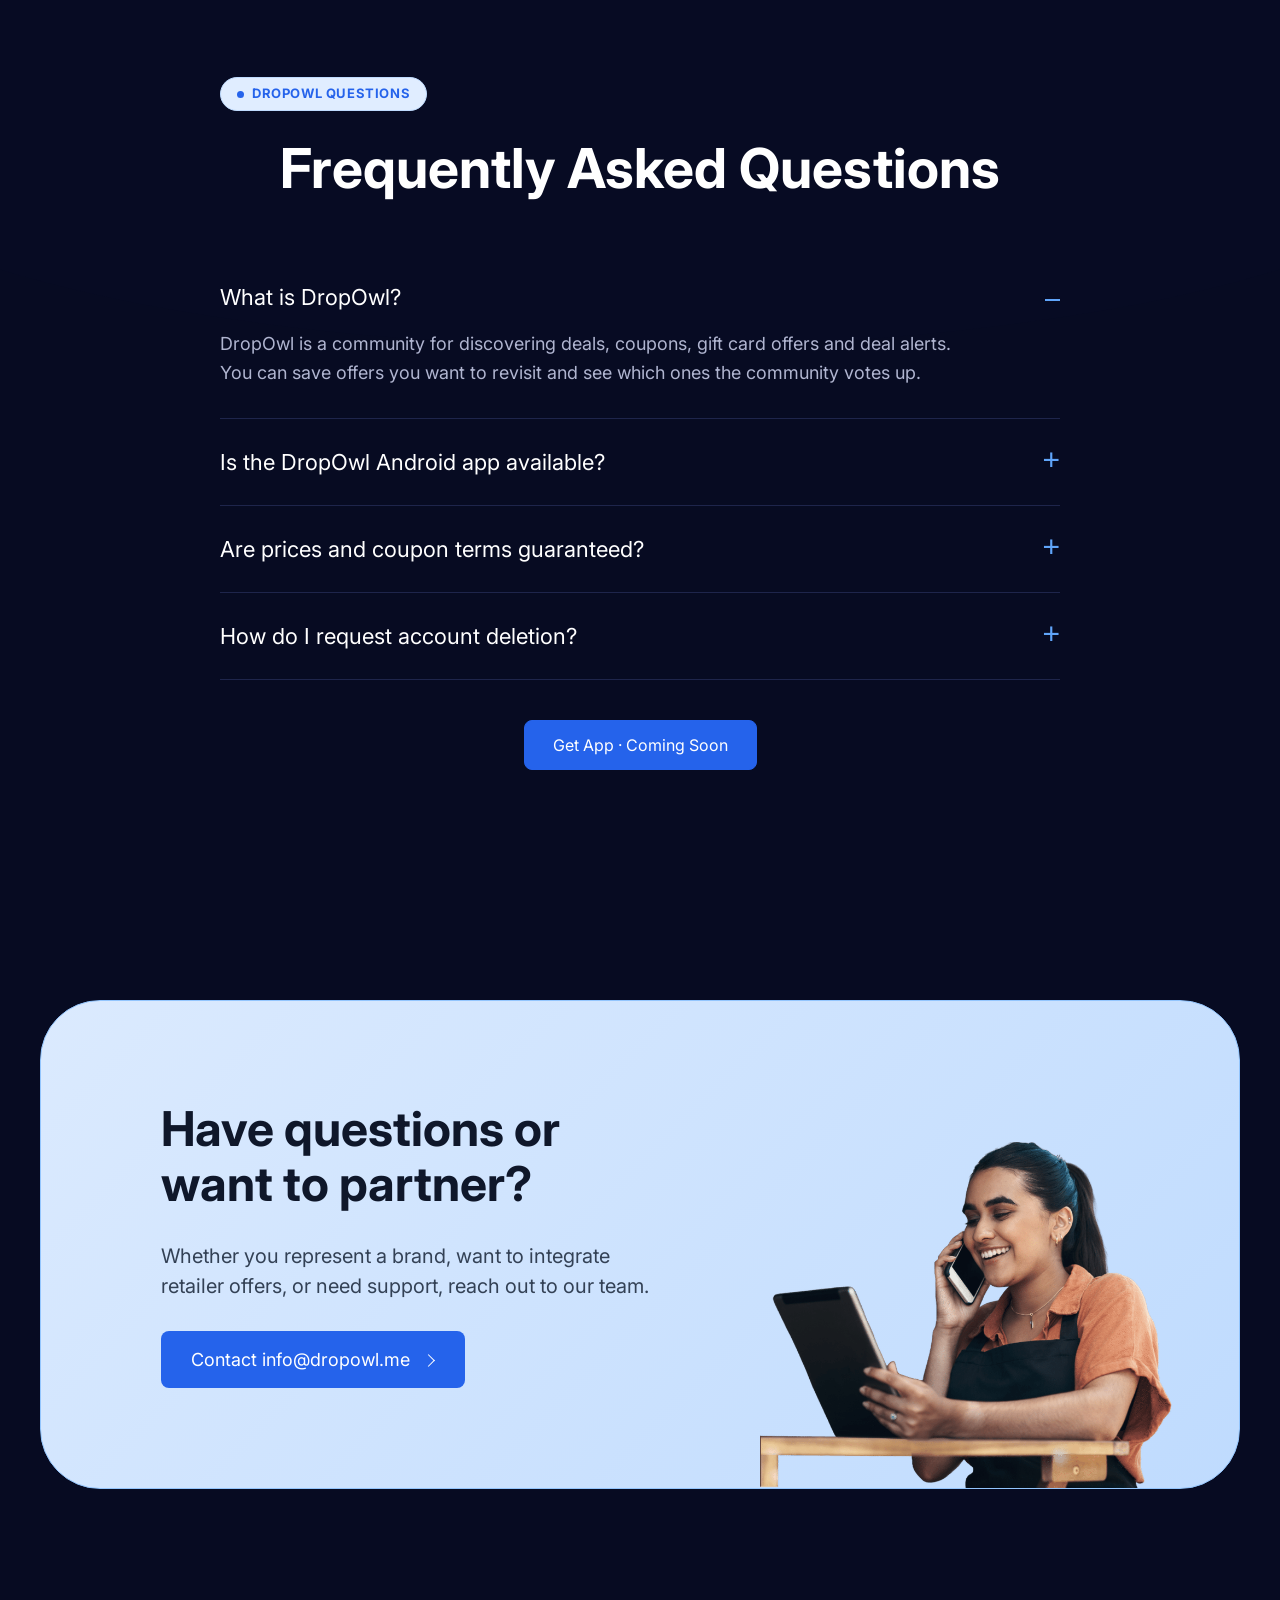
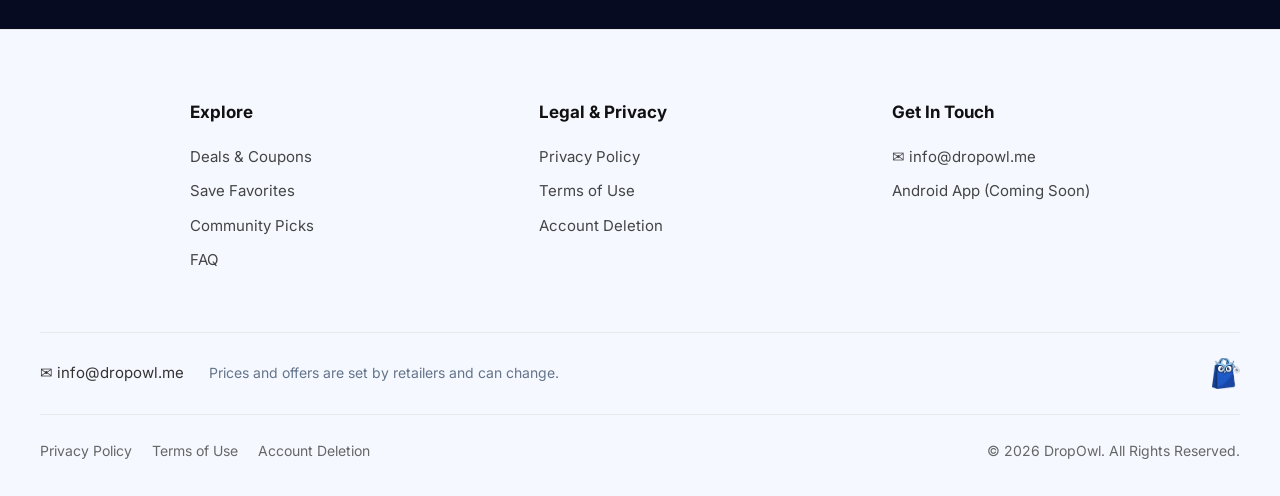
==== commit 4e8fcd5b: "Block horizontal touch panning on mobile" ====
--- a/index.html
+++ b/index.html
@@ -22,7 +22,7 @@
     <link href="https://fonts.googleapis.com/css2?family=Caveat:wght@600;700&family=Inter:wght@400;500;600;700;800;900&display=swap" rel="stylesheet">
     
     <!-- Stylesheet -->
-    <link rel="stylesheet" href="css/style.css?v=scroll-stability-20261013f">
+    <link rel="stylesheet" href="css/style.css?v=scroll-stability-20261013g">
 </head>
 <body class="zw-page-6946 i18n-en">
 
--- a/css/style.css
+++ b/css/style.css
@@ -1285,6 +1285,7 @@
     html,
     body {
         overscroll-behavior: none;
+        touch-action: pan-y pinch-zoom;
     }
     header {
         position: fixed;
